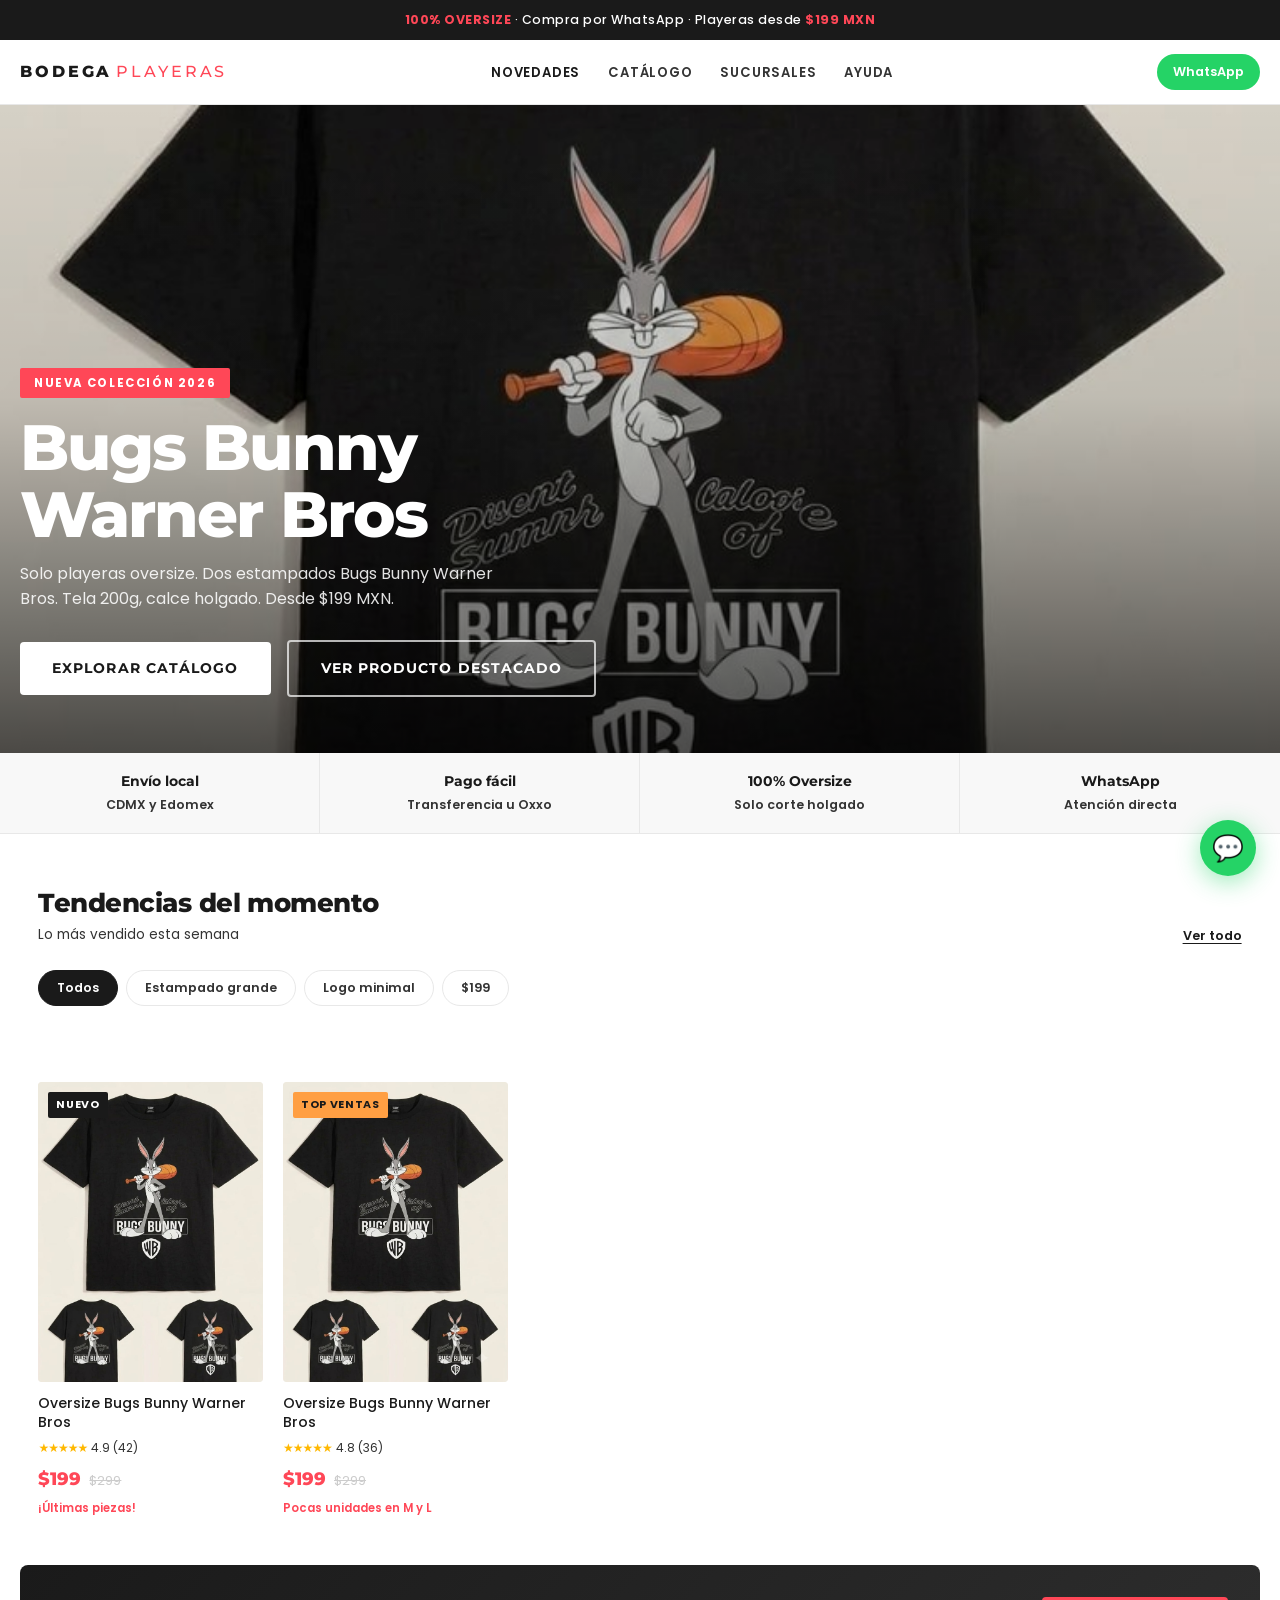
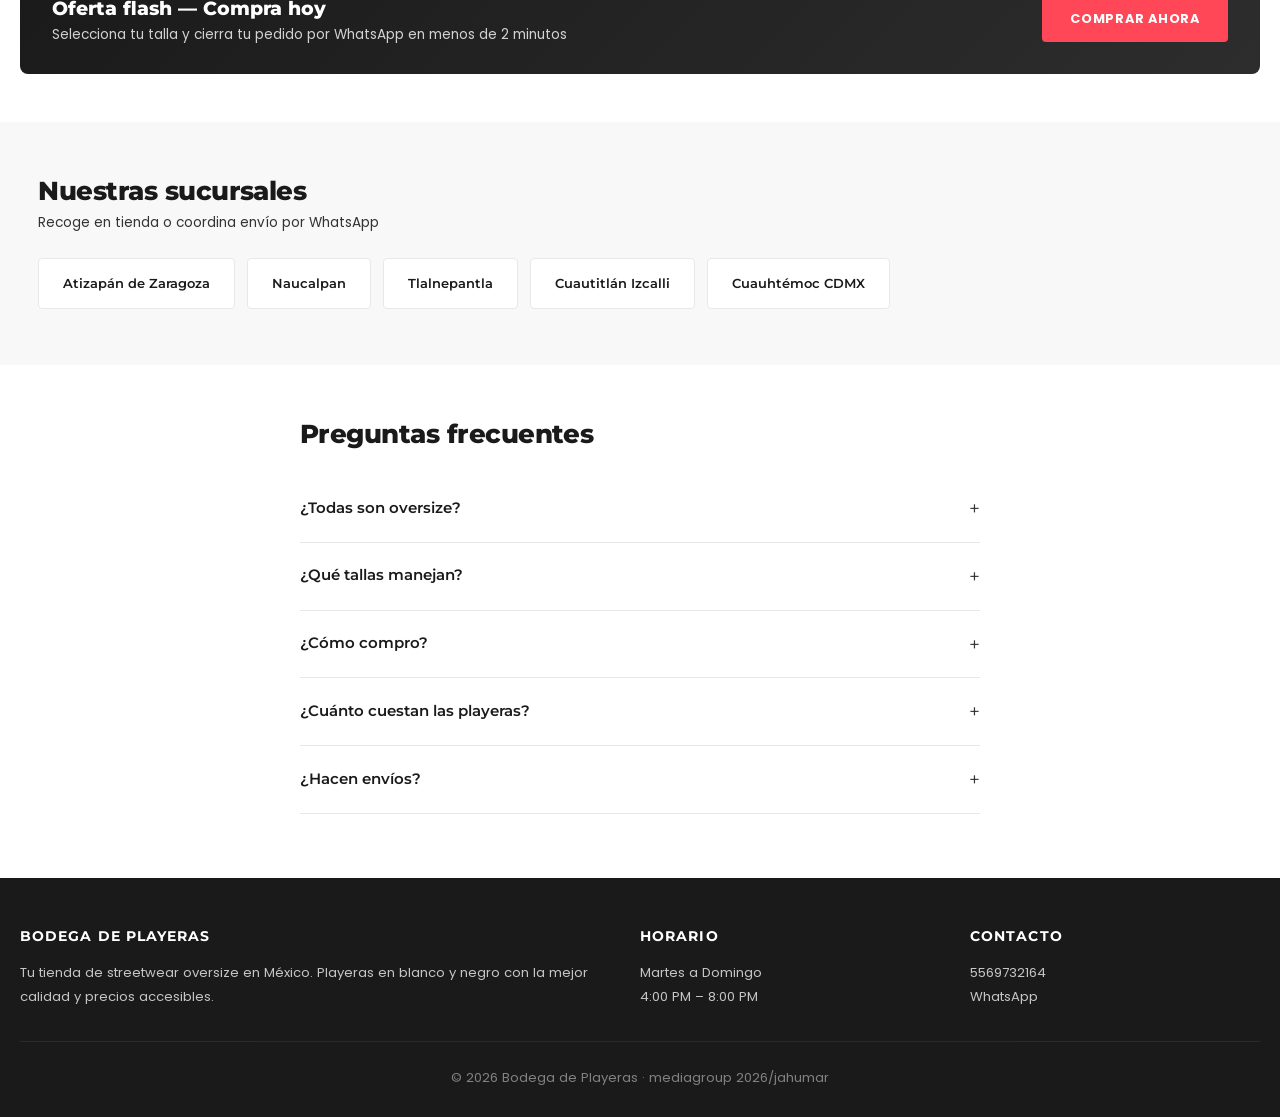
==== index.html @ 6061776b "Integrar foto de producto Bugs Bunny oversize en todo el sitio Co-authored-by: Cursor <cursoragent@c" ====
<!DOCTYPE html>
<html lang="es-MX">
<head>
    <meta charset="UTF-8">
    <meta name="viewport" content="width=device-width, initial-scale=1.0">
    <meta name="google-site-verification" content="XdOp3pEtUwwZTBhezQK1dflrmtGBMwA7yBj2yys1PDE">

    <title>Bodega de Playeras | Streetwear Oversize — Desde $199</title>
    <meta name="description" content="Tienda de playeras oversize en blanco y negro. Estilo urbano, tallas XS-XXL. Compra directa por WhatsApp. Envío CDMX y Edomex. 5569732164">
    <link rel="canonical" href="https://bodegadeplayeras.netlify.app/">

    <link rel="preconnect" href="https://fonts.googleapis.com">
    <link rel="preconnect" href="https://fonts.gstatic.com" crossorigin>
    <link href="https://fonts.googleapis.com/css2?family=Montserrat:wght@400;500;600;700;800&family=Poppins:wght@400;500;600;700&display=swap" rel="stylesheet">
    <link rel="stylesheet" href="styles.css">
</head>
<body>

    <div class="promo-bar">
        <strong>100% OVERSIZE</strong> · Compra por WhatsApp · Playeras desde <strong>$199 MXN</strong>
    </div>

    <header class="site-header">
        <div class="site-header__inner">
            <a href="index.html" class="site-header__logo">BODEGA<span>PLAYERAS</span></a>
            <ul class="site-header__nav" id="mainNav">
                <li><a href="#novedades" class="is-active">Novedades</a></li>
                <li><a href="#catalogo">Catálogo</a></li>
                <li><a href="#sucursales">Sucursales</a></li>
                <li><a href="#faq">Ayuda</a></li>
            </ul>
            <div class="site-header__actions">
                <a href="https://wa.me/525569732164" class="site-header__wa" target="_blank" rel="noopener">WhatsApp</a>
                <button class="site-header__menu-btn" id="menuBtn" aria-label="Menú">
                    <span></span><span></span><span></span>
                </button>
            </div>
        </div>
    </header>

    <!-- Hero: reemplaza src con tu foto principal de campaña -->
    <section class="hero-shop">
        <img class="hero-shop__bg hero-shop__bg--product" src="playera-producto.png" alt="Playera Oversize Bugs Bunny Warner Bros">
        <div class="hero-shop__overlay"></div>
        <div class="hero-shop__content">
            <span class="hero-shop__badge">Nueva colección 2026</span>
            <h1 class="hero-shop__title">Bugs Bunny<br>Warner Bros</h1>
            <p class="hero-shop__sub">Solo playeras oversize. Dos estampados Bugs Bunny Warner Bros. Tela 200g, calce holgado. Desde $199 MXN.</p>
            <a href="#catalogo" class="hero-shop__cta">Explorar catálogo</a>
            <a href="producto.html" class="hero-shop__cta hero-shop__cta--ghost">Ver producto destacado</a>
        </div>
    </section>

    <div class="trust-strip">
        <div class="trust-strip__item"><strong>Envío local</strong>CDMX y Edomex</div>
        <div class="trust-strip__item"><strong>Pago fácil</strong>Transferencia u Oxxo</div>
        <div class="trust-strip__item"><strong>100% Oversize</strong>Solo corte holgado</div>
        <div class="trust-strip__item"><strong>WhatsApp</strong>Atención directa</div>
    </div>

    <section class="shop-section" id="novedades">
        <div class="container">
            <div class="section-head">
                <div>
                    <h2>Tendencias del momento</h2>
                    <p>Lo más vendido esta semana</p>
                </div>
                <a href="#catalogo" class="section-head__link">Ver todo</a>
            </div>

            <div class="filter-chips" id="filterChips">
                <button class="chip is-active" data-filter="all">Todos</button>
                <button class="chip" data-filter="grande">Estampado grande</button>
                <button class="chip" data-filter="minimal">Logo minimal</button>
                <button class="chip" data-filter="199">$199</button>
            </div>
        </div>
    </section>

    <!-- Catálogo: reemplaza imágenes src con tus fotos reales -->
    <section class="shop-section" id="catalogo" style="padding-top:0">
        <div class="container">
            <div class="shop-grid" id="shopGrid">

                <a href="producto.html" class="shop-card" data-variant="grande" data-price="199">
                    <div class="shop-card__media shop-card__media--product">
                        <span class="shop-card__badge shop-card__badge--new">Nuevo</span>
                        <img src="playera-producto.png" alt="Oversize Bugs Bunny Warner Bros" loading="lazy">
                    </div>
                    <h3 class="shop-card__title">Oversize Bugs Bunny Warner Bros</h3>
                    <div class="shop-card__rating">
                        <span class="shop-card__stars">★★★★★</span>
                        <span class="shop-card__reviews">4.9 (42)</span>
                    </div>
                    <div class="shop-card__price">
                        <span class="shop-card__price-now">$199</span>
                        <span class="shop-card__price-old">$299</span>
                    </div>
                    <p class="shop-card__urgency">¡Últimas piezas!</p>
                </a>

                <a href="producto.html" class="shop-card" data-variant="minimal" data-price="199">
                    <div class="shop-card__media shop-card__media--product shop-card__media--card">
                        <span class="shop-card__badge shop-card__badge--hot">Top ventas</span>
                        <img src="playera-producto.png" alt="Oversize Bugs Bunny Warner Bros" loading="lazy">
                    </div>
                    <h3 class="shop-card__title">Oversize Bugs Bunny Warner Bros</h3>
                    <div class="shop-card__rating">
                        <span class="shop-card__stars">★★★★★</span>
                        <span class="shop-card__reviews">4.8 (36)</span>
                    </div>
                    <div class="shop-card__price">
                        <span class="shop-card__price-now">$199</span>
                        <span class="shop-card__price-old">$299</span>
                    </div>
                    <p class="shop-card__urgency">Pocas unidades en M y L</p>
                </a>

            </div>
        </div>
    </section>

    <div class="flash-banner">
        <div>
            <h3>Oferta flash — Compra hoy</h3>
            <p>Selecciona tu talla y cierra tu pedido por WhatsApp en menos de 2 minutos</p>
        </div>
        <a href="producto.html" class="flash-banner__btn">Comprar ahora</a>
    </div>

    <section class="zones-section" id="sucursales">
        <div class="container">
            <div class="section-head">
                <div>
                    <h2>Nuestras sucursales</h2>
                    <p>Recoge en tienda o coordina envío por WhatsApp</p>
                </div>
            </div>
            <div class="zones-scroll">
                <a href="atizapan.html" class="zone-pill">Atizapán de Zaragoza</a>
                <a href="naucalpan.html" class="zone-pill">Naucalpan</a>
                <a href="tlalnepantla.html" class="zone-pill">Tlalnepantla</a>
                <a href="izcalli.html" class="zone-pill">Cuautitlán Izcalli</a>
                <a href="cuhutemoc.html" class="zone-pill">Cuauhtémoc CDMX</a>
            </div>
        </div>
    </section>

    <section class="faq-section" id="faq">
        <div class="section-head" style="margin-bottom:20px">
            <h2>Preguntas frecuentes</h2>
        </div>
        <div class="faq-list">
            <details>
                <summary>¿Todas son oversize?</summary>
                <p>Sí. Todas nuestras playeras son 100% oversize: corte holgado, mangas amplias y caída streetwear. Solo cambia el diseño del estampado (grande o logo pequeño).</p>
            </details>
            <details>
                <summary>¿Qué tallas manejan?</summary>
                <p>Contamos con tallas XS, S, M, L, XL y XXL. Al comprar, selecciona tu talla en la página del producto y te confirmamos disponibilidad por WhatsApp.</p>
            </details>
            <details>
                <summary>¿Cómo compro?</summary>
                <p>Elige tu playera, selecciona talla y pulsa "Comprar por WhatsApp". Te enviamos un mensaje prellenado para coordinar pago (transferencia u Oxxo) y entrega.</p>
            </details>
            <details>
                <summary>¿Cuánto cuestan las playeras?</summary>
                <p>Los precios van de $199 a $299 MXN según el modelo. Los precios están visibles en cada producto del catálogo.</p>
            </details>
            <details>
                <summary>¿Hacen envíos?</summary>
                <p>Sí, envío express en zona metropolitana (CDMX y Estado de México). También puedes recoger en nuestras sucursales de martes a domingo de 4 a 8 PM.</p>
            </details>
        </div>
    </section>

    <footer class="site-footer" id="contacto">
        <div class="site-footer__grid">
            <div>
                <h4>Bodega de Playeras</h4>
                <p>Tu tienda de streetwear oversize en México. Playeras en blanco y negro con la mejor calidad y precios accesibles.</p>
            </div>
            <div>
                <h4>Horario</h4>
                <ul>
                    <li>Martes a Domingo</li>
                    <li>4:00 PM – 8:00 PM</li>
                </ul>
            </div>
            <div>
                <h4>Contacto</h4>
                <ul>
                    <li><a href="tel:+525569732164">5569732164</a></li>
                    <li><a href="https://wa.me/525569732164" target="_blank" rel="noopener">WhatsApp</a></li>
                </ul>
            </div>
        </div>
        <p class="site-footer__bottom">&copy; 2026 Bodega de Playeras · mediagroup 2026/jahumar</p>
    </footer>

    <a href="https://wa.me/525569732164" class="wa-float" target="_blank" rel="noopener" aria-label="WhatsApp">💬</a>

    <script src="home.js"></script>
    <script type="application/ld+json">
    {
      "@context": "https://schema.org",
      "@type": "ClothingStore",
      "name": "Bodega de Playeras",
      "url": "https://bodegadeplayeras.netlify.app",
      "telephone": "+525569732164",
      "address": { "@type": "PostalAddress", "addressRegion": "Estado de México", "addressCountry": "MX" }
    }
    </script>
</body>
</html>
---- styles.css ----
/**
 * Bodega de Playeras — Sistema visual OVRSZ
 * Inspiración: moda rápida global (limpio, fotos grandes, urgencia)
 * Identidad propia: tipografía bold, coral + negro, sin copiar marcas
 */

:root {
    --ink: #1a1a1a;
    --ink-soft: #333333;
    --white: #ffffff;
    --bg: #ffffff;
    --bg-soft: #f8f8f8;
    --bg-muted: #f2f2f2;
    --line: #e8e8e8;
    --line-dark: #cccccc;
    --coral: #ff4757;
    --coral-soft: rgba(255, 71, 87, 0.1);
    --amber: #ff9f43;
    --green: #2ed573;
    --star: #ffb800;
    --wa: #25d366;
    --font-body: 'Poppins', system-ui, sans-serif;
    --font-display: 'Montserrat', system-ui, sans-serif;
    --ease: cubic-bezier(0.4, 0, 0.2, 1);
    --shadow-sm: 0 2px 16px rgba(0, 0, 0, 0.06);
    --shadow-md: 0 8px 32px rgba(0, 0, 0, 0.1);
    --radius: 4px;
    --radius-lg: 8px;
    --container: min(1280px, 94vw);
}

*, *::before, *::after { margin: 0; padding: 0; box-sizing: border-box; }

html { scroll-behavior: smooth; }

body {
    font-family: var(--font-body);
    background: var(--bg);
    color: var(--ink);
    line-height: 1.6;
    -webkit-font-smoothing: antialiased;
}

img { display: block; max-width: 100%; }

a { color: inherit; text-decoration: none; transition: all 0.3s ease; }

button { font-family: inherit; cursor: pointer; border: none; background: none; }

.container { width: var(--container); margin-inline: auto; }

/* ═══ PROMO BAR ═══ */
.promo-bar {
    background: var(--ink);
    color: var(--white);
    text-align: center;
    font-size: 0.78rem;
    font-weight: 500;
    letter-spacing: 0.04em;
    padding: 10px 16px;
}

.promo-bar strong { color: var(--coral); font-weight: 700; }

/* ═══ HEADER ═══ */
.site-header {
    position: sticky;
    top: 0;
    z-index: 200;
    background: rgba(255, 255, 255, 0.97);
    backdrop-filter: blur(16px);
    border-bottom: 1px solid var(--line);
}

.site-header__inner {
    max-width: 1280px;
    margin: 0 auto;
    padding: 14px 20px;
    display: flex;
    align-items: center;
    justify-content: space-between;
    gap: 16px;
}

.site-header__logo {
    font-family: var(--font-display);
    font-weight: 800;
    font-size: 1rem;
    letter-spacing: 0.18em;
    color: var(--ink);
    flex-shrink: 0;
}

.site-header__logo span {
    font-weight: 500;
    color: var(--coral);
    margin-left: 4px;
}

.site-header__nav {
    display: flex;
    gap: 28px;
    list-style: none;
}

.site-header__nav a {
    font-size: 0.82rem;
    font-weight: 600;
    text-transform: uppercase;
    letter-spacing: 0.06em;
    color: var(--ink-soft);
}

.site-header__nav a:hover,
.site-header__nav a.is-active { color: var(--ink); }

.site-header__actions {
    display: flex;
    align-items: center;
    gap: 14px;
}

.site-header__wa {
    font-size: 0.8rem;
    font-weight: 600;
    padding: 8px 16px;
    background: var(--wa);
    color: var(--white);
    border-radius: 20px;
    transition: all 0.3s ease;
}

.site-header__wa:hover {
    transform: translateY(-1px);
    box-shadow: 0 4px 16px rgba(37, 211, 102, 0.35);
}

.site-header__menu-btn {
    display: none;
    width: 36px;
    height: 36px;
    flex-direction: column;
    justify-content: center;
    gap: 5px;
    padding: 6px;
}

.site-header__menu-btn span {
    display: block;
    height: 2px;
    background: var(--ink);
    border-radius: 2px;
    transition: all 0.3s ease;
}

.sucursal-tag {
    font-size: 0.65rem;
    font-weight: 700;
    letter-spacing: 0.1em;
    color: var(--coral);
    background: var(--coral-soft);
    padding: 3px 8px;
    border-radius: 3px;
    margin-left: 8px;
    vertical-align: middle;
}

/* ═══ HERO ═══ */
.hero-shop {
    position: relative;
    min-height: 72vh;
    display: flex;
    align-items: flex-end;
    overflow: hidden;
    background: var(--bg-muted);
}

.hero-shop__bg {
    position: absolute;
    inset: 0;
    width: 100%;
    height: 100%;
    object-fit: cover;
    object-position: center top;
}

.hero-shop__overlay {
    position: absolute;
    inset: 0;
    background: linear-gradient(to top, rgba(0,0,0,0.65) 0%, rgba(0,0,0,0.1) 55%, transparent 100%);
}

.hero-shop__content {
    position: relative;
    z-index: 2;
    padding: 48px 20px 56px;
    max-width: 1280px;
    margin: 0 auto;
    width: 100%;
}

.hero-shop__badge {
    display: inline-block;
    font-size: 0.72rem;
    font-weight: 700;
    letter-spacing: 0.14em;
    text-transform: uppercase;
    background: var(--coral);
    color: var(--white);
    padding: 6px 14px;
    border-radius: 2px;
    margin-bottom: 16px;
}

.hero-shop__title {
    font-family: var(--font-display);
    font-size: clamp(2.2rem, 6vw, 4rem);
    font-weight: 800;
    color: var(--white);
    line-height: 1.05;
    letter-spacing: -0.03em;
    margin-bottom: 12px;
}

.hero-shop__sub {
    font-size: 1rem;
    color: rgba(255,255,255,0.88);
    max-width: 480px;
    margin-bottom: 28px;
}

.hero-shop__cta {
    display: inline-flex;
    align-items: center;
    gap: 8px;
    padding: 16px 32px;
    background: var(--white);
    color: var(--ink);
    font-family: var(--font-display);
    font-weight: 700;
    font-size: 0.85rem;
    letter-spacing: 0.08em;
    text-transform: uppercase;
    border-radius: var(--radius);
    transition: all 0.3s ease;
}

.hero-shop__cta:hover {
    background: var(--ink);
    color: var(--white);
    transform: translateY(-2px);
}

.hero-shop__cta--ghost {
    background: transparent;
    color: var(--white);
    border: 2px solid rgba(255,255,255,0.7);
    margin-left: 12px;
}

.hero-shop__cta--ghost:hover {
    background: var(--white);
    color: var(--ink);
    border-color: var(--white);
}

/* Hero local (sucursales) */
.hero-local {
    background: var(--bg-muted);
    padding: 48px 20px;
    text-align: center;
    border-bottom: 1px solid var(--line);
}

.hero-local h1 {
    font-family: var(--font-display);
    font-size: clamp(1.5rem, 4vw, 2.2rem);
    font-weight: 800;
    letter-spacing: -0.02em;
    margin-bottom: 10px;
}

.hero-local p {
    color: var(--ink-soft);
    font-size: 0.95rem;
    max-width: 560px;
    margin: 0 auto;
}

/* ═══ TRUST STRIP ═══ */
.trust-strip {
    display: grid;
    grid-template-columns: repeat(4, 1fr);
    border-bottom: 1px solid var(--line);
    background: var(--bg-soft);
}

.trust-strip__item {
    padding: 18px 16px;
    text-align: center;
    font-size: 0.78rem;
    font-weight: 600;
    color: var(--ink-soft);
    border-right: 1px solid var(--line);
}

.trust-strip__item:last-child { border-right: none; }

.trust-strip__item strong {
    display: block;
    font-family: var(--font-display);
    font-size: 0.85rem;
    color: var(--ink);
    margin-bottom: 2px;
}

/* ═══ SECTION HEADERS ═══ */
.section-head {
    display: flex;
    justify-content: space-between;
    align-items: flex-end;
    flex-wrap: wrap;
    gap: 12px;
    margin-bottom: 24px;
}

.section-head h2 {
    font-family: var(--font-display);
    font-size: clamp(1.25rem, 3vw, 1.65rem);
    font-weight: 800;
    letter-spacing: -0.02em;
}

.section-head p {
    font-size: 0.85rem;
    color: var(--ink-soft);
}

.section-head__link {
    font-size: 0.8rem;
    font-weight: 600;
    text-decoration: underline;
    text-underline-offset: 3px;
}

/* ═══ FILTER CHIPS ═══ */
.filter-chips {
    display: flex;
    gap: 8px;
    flex-wrap: wrap;
    margin-bottom: 28px;
}

.chip {
    padding: 8px 18px;
    font-size: 0.78rem;
    font-weight: 600;
    border: 1.5px solid var(--line);
    border-radius: 20px;
    background: var(--white);
    color: var(--ink-soft);
    transition: all 0.3s ease;
}

.chip:hover,
.chip.is-active {
    border-color: var(--ink);
    background: var(--ink);
    color: var(--white);
}

/* ═══ PRODUCT GRID (homepage) ═══ */
.shop-section {
    padding: 48px 20px;
}

.shop-grid {
    display: grid;
    grid-template-columns: repeat(auto-fill, minmax(220px, 1fr));
    gap: 20px;
}

.shop-card {
    position: relative;
    transition: transform 0.3s ease;
}

.shop-card:hover { transform: translateY(-4px); }

.shop-card__media {
    position: relative;
    aspect-ratio: 3 / 4;
    overflow: hidden;
    background: var(--bg-muted);
    border-radius: var(--radius);
    margin-bottom: 12px;
}

.shop-card__media img {
    width: 100%;
    height: 100%;
    object-fit: cover;
    transition: transform 0.5s ease;
}

.shop-card:hover .shop-card__media img { transform: scale(1.06); }

.shop-card__badge {
    position: absolute;
    top: 10px;
    left: 10px;
    font-size: 0.68rem;
    font-weight: 700;
    letter-spacing: 0.06em;
    text-transform: uppercase;
    padding: 4px 8px;
    border-radius: 2px;
    z-index: 2;
}

.shop-card__badge--new { background: var(--ink); color: var(--white); }
.shop-card__badge--sale { background: var(--coral); color: var(--white); }
.shop-card__badge--hot { background: var(--amber); color: var(--ink); }

.shop-card__wish {
    position: absolute;
    top: 10px;
    right: 10px;
    width: 32px;
    height: 32px;
    background: rgba(255,255,255,0.92);
    border-radius: 50%;
    display: flex;
    align-items: center;
    justify-content: center;
    font-size: 0.9rem;
    opacity: 0;
    transition: all 0.3s ease;
}

.shop-card:hover .shop-card__wish { opacity: 1; }

.shop-card__title {
    font-size: 0.88rem;
    font-weight: 500;
    color: var(--ink);
    margin-bottom: 6px;
    line-height: 1.35;
    display: -webkit-box;
    -webkit-line-clamp: 2;
    -webkit-box-orient: vertical;
    overflow: hidden;
}

.shop-card__rating {
    display: flex;
    align-items: center;
    gap: 4px;
    margin-bottom: 8px;
    font-size: 0.75rem;
}

.shop-card__stars { color: var(--star); letter-spacing: -1px; }

.shop-card__reviews { color: var(--ink-soft); }

.shop-card__price {
    display: flex;
    align-items: baseline;
    gap: 8px;
}

.shop-card__price-now {
    font-family: var(--font-display);
    font-size: 1.1rem;
    font-weight: 800;
    color: var(--coral);
}

.shop-card__price-old {
    font-size: 0.82rem;
    color: var(--line-dark);
    text-decoration: line-through;
}

.shop-card__urgency {
    font-size: 0.72rem;
    font-weight: 600;
    color: var(--coral);
    margin-top: 6px;
}

/* ═══ FLASH BANNER ═══ */
.flash-banner {
    margin: 0 20px 48px;
    max-width: calc(1280px - 40px);
    margin-inline: auto;
    background: linear-gradient(135deg, var(--ink) 0%, #2d2d2d 100%);
    border-radius: var(--radius-lg);
    padding: 28px 32px;
    display: flex;
    align-items: center;
    justify-content: space-between;
    flex-wrap: wrap;
    gap: 20px;
    color: var(--white);
}

.flash-banner h3 {
    font-family: var(--font-display);
    font-size: 1.2rem;
    font-weight: 800;
}

.flash-banner p { font-size: 0.85rem; opacity: 0.8; }

.flash-banner__btn {
    padding: 12px 28px;
    background: var(--coral);
    color: var(--white);
    font-weight: 700;
    font-size: 0.8rem;
    letter-spacing: 0.06em;
    text-transform: uppercase;
    border-radius: var(--radius);
    transition: all 0.3s ease;
}

.flash-banner__btn:hover {
    background: #ff6b7a;
    transform: scale(1.03);
}

/* ═══ SUCURSALES ═══ */
.zones-section {
    padding: 48px 20px;
    background: var(--bg-soft);
}

.zones-scroll {
    display: flex;
    gap: 12px;
    overflow-x: auto;
    padding-bottom: 8px;
    scrollbar-width: thin;
}

.zone-pill {
    flex-shrink: 0;
    padding: 14px 24px;
    background: var(--white);
    border: 1.5px solid var(--line);
    border-radius: var(--radius);
    font-family: var(--font-display);
    font-size: 0.82rem;
    font-weight: 600;
    transition: all 0.3s ease;
    white-space: nowrap;
}

.zone-pill:hover {
    border-color: var(--ink);
    background: var(--ink);
    color: var(--white);
}

/* ═══ LOOKBOOK ═══ */
.lookbook-section { padding: 48px 20px; }

.lookbook-masonry {
    display: grid;
    grid-template-columns: repeat(3, 1fr);
    gap: 12px;
}

.lookbook-masonry figure {
    position: relative;
    overflow: hidden;
    border-radius: var(--radius);
    aspect-ratio: 3/4;
}

.lookbook-masonry figure:first-child { grid-row: span 1; }

.lookbook-masonry img {
    width: 100%;
    height: 100%;
    object-fit: cover;
    transition: transform 0.5s ease;
}

.lookbook-masonry figure:hover img { transform: scale(1.05); }

.lookbook-masonry figcaption {
    position: absolute;
    bottom: 0;
    left: 0;
    right: 0;
    padding: 16px;
    background: linear-gradient(transparent, rgba(0,0,0,0.6));
    color: var(--white);
    font-size: 0.8rem;
    font-weight: 600;
    letter-spacing: 0.08em;
    text-transform: uppercase;
}

/* ═══ FAQ ═══ */
.faq-section {
    padding: 48px 20px 64px;
    max-width: 720px;
    margin: 0 auto;
}

.faq-list details {
    border-bottom: 1px solid var(--line);
    padding: 18px 0;
}

.faq-list summary {
    font-family: var(--font-display);
    font-weight: 600;
    font-size: 0.92rem;
    cursor: pointer;
    list-style: none;
    display: flex;
    justify-content: space-between;
    align-items: center;
}

.faq-list summary::after {
    content: '+';
    font-size: 1.2rem;
    font-weight: 400;
    color: var(--ink-soft);
    transition: transform 0.3s ease;
}

.faq-list details[open] summary::after { transform: rotate(45deg); }

.faq-list p {
    margin-top: 12px;
    font-size: 0.88rem;
    color: var(--ink-soft);
    line-height: 1.7;
}

/* ═══ FOOTER ═══ */
.site-footer {
    background: var(--ink);
    color: rgba(255,255,255,0.75);
    padding: 48px 20px 28px;
}

.site-footer__grid {
    max-width: 1280px;
    margin: 0 auto 32px;
    display: grid;
    grid-template-columns: 2fr 1fr 1fr;
    gap: 40px;
}

.site-footer h4 {
    font-family: var(--font-display);
    color: var(--white);
    font-size: 0.85rem;
    font-weight: 700;
    letter-spacing: 0.08em;
    text-transform: uppercase;
    margin-bottom: 14px;
}

.site-footer p,
.site-footer li {
    font-size: 0.82rem;
    line-height: 1.8;
    list-style: none;
}

.site-footer a:hover { color: var(--white); }

.site-footer__bottom {
    max-width: 1280px;
    margin: 0 auto;
    padding-top: 24px;
    border-top: 1px solid rgba(255,255,255,0.12);
    font-size: 0.75rem;
    text-align: center;
    opacity: 0.6;
}

/* ═══ WHATSAPP FLOAT ═══ */
.wa-float {
    position: fixed;
    bottom: 24px;
    right: 24px;
    z-index: 300;
    width: 56px;
    height: 56px;
    background: var(--wa);
    color: var(--white);
    border-radius: 50%;
    display: flex;
    align-items: center;
    justify-content: center;
    font-size: 1.6rem;
    box-shadow: 0 6px 24px rgba(37, 211, 102, 0.45);
    transition: all 0.3s ease;
}

.wa-float:hover {
    transform: scale(1.08);
    box-shadow: 0 8px 32px rgba(37, 211, 102, 0.55);
}

/* ═══ PRODUCT PAGE (detalle) ═══ */
.product-page { padding: 24px 20px 60px; }

.product-page__inner {
    max-width: 1200px;
    margin: 0 auto;
    display: grid;
    grid-template-columns: 1fr 1fr;
    gap: 48px;
    align-items: start;
}

/* ═══ PRODUCT GALLERY (detalle) ═══ */
.gallery {
    position: sticky;
    top: 80px;
}

.gallery__main {
    position: relative;
    overflow: hidden;
    background: linear-gradient(165deg, #fafafa 0%, #f2f2f4 50%, #ebebed 100%);
    border-radius: var(--radius-lg);
    aspect-ratio: 3 / 4;
    cursor: crosshair;
    box-shadow: 0 4px 24px rgba(0, 0, 0, 0.08);
    border: 1px solid var(--line);
}

.gallery__main::before {
    content: '';
    position: absolute;
    inset: 0;
    background: radial-gradient(ellipse at 50% 30%, rgba(255, 255, 255, 0.5), transparent 70%);
    pointer-events: none;
    z-index: 1;
}

.gallery__main-img {
    width: 100%;
    height: 100%;
    object-fit: cover;
    object-position: center 42%;
    padding: 0;
    transform: scale(1.32);
    transform-origin: center center;
    filter: brightness(1.09) contrast(1.06) saturate(1.08);
    transition: opacity 0.35s ease, transform 0.2s ease-out;
    will-change: transform, opacity;
}

/* Recorte optimizado por diseño */
.gallery__main-img.photo--grande {
    object-position: 50% 44%;
    transform: scale(1.38);
}

.gallery__main-img.photo--chica {
    object-position: 50% 36%;
    transform: scale(1.45);
}

.gallery__main-img.is-fading {
    opacity: 0;
}

.gallery__thumbs {
    display: grid;
    grid-template-columns: repeat(2, 1fr);
    gap: 12px;
    margin-top: 14px;
}

.gallery__thumb {
    position: relative;
    aspect-ratio: 1;
    overflow: hidden;
    border: 2.5px solid transparent;
    border-radius: var(--radius-lg);
    padding: 0;
    background: linear-gradient(165deg, #fafafa, #efeff2);
    transition: all 0.3s ease;
    opacity: 0.72;
    box-shadow: var(--shadow-sm);
}

.gallery__thumb img {
    width: 100%;
    height: 100%;
    object-fit: cover;
    object-position: center 42%;
    padding: 0;
    transform: scale(1.35);
    filter: brightness(1.07) contrast(1.05) saturate(1.06);
    pointer-events: none;
    transition: transform 0.3s ease;
}

.gallery__thumb[data-index="1"] img {
    object-position: 50% 36%;
    transform: scale(1.42);
}

.gallery__thumb:hover {
    opacity: 1;
    border-color: var(--line-dark);
    transform: translateY(-2px);
}

.gallery__thumb.is-active {
    opacity: 1;
    border-color: var(--ink);
    box-shadow: 0 0 0 1px var(--ink);
}

.gallery__thumb-label {
    position: absolute;
    bottom: 0;
    left: 0;
    right: 0;
    padding: 8px 6px;
    font-size: 0.68rem;
    font-weight: 600;
    text-align: center;
    color: var(--ink);
    background: linear-gradient(transparent, rgba(255, 255, 255, 0.95));
    letter-spacing: 0.02em;
}

.gallery__counter {
    position: absolute;
    top: 14px;
    right: 14px;
    z-index: 2;
    font-size: 0.72rem;
    font-weight: 600;
    color: var(--ink-soft);
    background: rgba(255, 255, 255, 0.92);
    padding: 5px 10px;
    border-radius: 20px;
    border: 1px solid var(--line);
}

/* Fotos de producto — recorte estudio en catálogo */
.shop-card__media--product {
    background: #f5f0e8;
}

.shop-card__media--product img {
    object-fit: cover;
    object-position: center 42%;
    transform: scale(1.32);
    padding: 0;
    filter: brightness(1.08) contrast(1.05) saturate(1.06);
    transition: transform 0.5s ease, filter 0.3s ease;
}

.shop-card__media--product.shop-card__media--chica img {
    object-position: center 36%;
    transform: scale(1.38);
}

.shop-card:hover .shop-card__media--product img {
    transform: scale(1.38);
}

.shop-card:hover .shop-card__media--product.shop-card__media--chica img {
    transform: scale(1.44);
}

.gallery__composite {
    width: 100%;
    display: block;
    border-radius: var(--radius-lg);
    box-shadow: 0 4px 24px rgba(0, 0, 0, 0.08);
    border: 1px solid var(--line);
    background: #f5f0e8;
}

.hero-shop--gradient {
    background: linear-gradient(135deg, #1a1a1a 0%, #2d2d2d 50%, #1a1a1a 100%);
}

.hero-shop__bg--product {
    object-fit: cover;
    object-position: center 28%;
    filter: brightness(0.88) contrast(1.04);
}

.shop-card__media--product img {
    object-fit: cover;
    object-position: center 22%;
    transform: scale(1.05);
    padding: 0;
    filter: none;
}

.shop-card__media--card img {
    object-position: center 30%;
}

.product-info { padding-top: 8px; }

.product-info__title {
    font-family: var(--font-display);
    font-size: clamp(1.5rem, 3vw, 1.85rem);
    font-weight: 700;
    line-height: 1.25;
    letter-spacing: -0.02em;
    margin-bottom: 16px;
}

.product-info__price-row {
    display: flex;
    align-items: baseline;
    gap: 12px;
    margin-bottom: 14px;
}

.product-info__price {
    font-family: var(--font-display);
    font-size: 2rem;
    font-weight: 800;
    color: var(--coral);
    letter-spacing: -0.03em;
}

.product-info__currency {
    font-size: 1rem;
    font-weight: 600;
    color: var(--ink-soft);
}

.product-info__price-old {
    font-size: 1rem;
    color: var(--line-dark);
    text-decoration: line-through;
}

.product-info__rating {
    display: flex;
    align-items: center;
    gap: 8px;
    margin-bottom: 20px;
}

.stars { display: flex; gap: 2px; }

.stars__icon { color: var(--star); font-size: 1.1rem; line-height: 1; }

.stars__icon--half { position: relative; color: var(--line); }

.stars__icon--half::before {
    content: '★';
    position: absolute;
    left: 0;
    width: 50%;
    overflow: hidden;
    color: var(--star);
}

.product-info__rating-score { font-weight: 700; font-size: 0.95rem; }
.product-info__rating-count { font-size: 0.85rem; color: var(--ink-soft); }

.product-info__desc {
    font-size: 0.92rem;
    color: var(--ink-soft);
    margin-bottom: 28px;
    line-height: 1.75;
}

.size-selector { margin-bottom: 24px; }

.size-selector__header {
    display: flex;
    justify-content: space-between;
    align-items: center;
    flex-wrap: wrap;
    gap: 8px;
    margin-bottom: 14px;
}

.size-selector__label {
    font-family: var(--font-display);
    font-weight: 700;
    font-size: 0.9rem;
    text-transform: uppercase;
    letter-spacing: 0.06em;
}

.size-selector__urgency {
    font-size: 0.75rem;
    font-weight: 600;
    color: var(--amber);
    background: rgba(255, 159, 67, 0.12);
    padding: 4px 10px;
    border-radius: 20px;
    animation: pulse-urgency 2s ease-in-out infinite;
}

@keyframes pulse-urgency {
    0%, 100% { opacity: 1; }
    50% { opacity: 0.75; }
}

.size-selector__grid {
    display: grid;
    grid-template-columns: repeat(6, 1fr);
    gap: 8px;
}

.size-btn {
    aspect-ratio: 1;
    min-height: 48px;
    display: flex;
    align-items: center;
    justify-content: center;
    font-family: var(--font-display);
    font-size: 0.85rem;
    font-weight: 600;
    border: 1.5px solid var(--line-dark);
    border-radius: var(--radius);
    background: var(--white);
    color: var(--ink);
    transition: all 0.3s ease;
}

.size-btn:hover { border-color: var(--ink); background: var(--bg-soft); }

.size-btn.is-selected {
    background: var(--ink);
    color: var(--white);
    border-color: var(--ink);
    border-width: 2.5px;
    transform: scale(1.04);
    box-shadow: var(--shadow-sm);
}

.size-selector__hint {
    margin-top: 10px;
    font-size: 0.78rem;
    font-weight: 500;
    color: var(--coral);
}

.btn-buy {
    width: 100%;
    padding: 18px 24px;
    background: var(--ink);
    color: var(--white);
    font-family: var(--font-display);
    font-size: 0.95rem;
    font-weight: 700;
    letter-spacing: 0.04em;
    text-transform: uppercase;
    border-radius: var(--radius);
    transition: all 0.3s ease;
    box-shadow: var(--shadow-md);
}

.btn-buy:hover {
    background: #333;
    transform: translateY(-2px);
    box-shadow: 0 12px 36px rgba(0, 0, 0, 0.18);
}

.product-info__trust {
    list-style: none;
    margin-top: 24px;
    padding-top: 24px;
    border-top: 1px solid var(--line);
}

.product-info__trust li {
    font-size: 0.82rem;
    color: var(--ink-soft);
    padding: 6px 0;
}

/* Modal */
.alert-modal {
    position: fixed;
    inset: 0;
    z-index: 1000;
    display: flex;
    align-items: center;
    justify-content: center;
    padding: 20px;
}

.alert-modal[hidden] { display: none; }

.alert-modal__backdrop {
    position: absolute;
    inset: 0;
    background: rgba(0, 0, 0, 0.45);
    backdrop-filter: blur(4px);
}

.alert-modal__box {
    position: relative;
    background: var(--white);
    border-radius: 12px;
    padding: 32px 28px;
    max-width: 380px;
    width: 100%;
    text-align: center;
    box-shadow: 0 20px 60px rgba(0, 0, 0, 0.2);
}

.alert-modal__icon {
    width: 52px;
    height: 52px;
    margin: 0 auto 16px;
    border-radius: 50%;
    background: var(--coral-soft);
    color: var(--coral);
    font-size: 1.5rem;
    font-weight: 800;
    display: flex;
    align-items: center;
    justify-content: center;
}

.alert-modal__title {
    font-family: var(--font-display);
    font-size: 1.15rem;
    font-weight: 700;
    margin-bottom: 8px;
}

.alert-modal__text {
    font-size: 0.9rem;
    color: var(--ink-soft);
    margin-bottom: 22px;
    line-height: 1.6;
}

.alert-modal__btn {
    width: 100%;
    padding: 14px;
    background: var(--ink);
    color: var(--white);
    font-weight: 600;
    font-size: 0.9rem;
    border-radius: var(--radius);
    transition: all 0.3s ease;
}

.alert-modal__btn:hover { background: #333; }

/* Local page SEO text */
.seo-block {
    max-width: 720px;
    margin: 0 auto;
    padding: 32px 20px;
    text-align: center;
}

.seo-block h2 {
    font-family: var(--font-display);
    font-size: 1.3rem;
    font-weight: 800;
    margin-bottom: 10px;
}

.seo-block h2 span { color: var(--coral); }

.seo-block p { font-size: 0.9rem; color: var(--ink-soft); }

/* ═══ RESPONSIVE ═══ */
@media (max-width: 900px) {
    .site-header__nav { display: none; }
    .site-header__menu-btn { display: flex; }

    .site-header__nav.is-open {
        display: flex;
        flex-direction: column;
        position: absolute;
        top: 100%;
        left: 0;
        right: 0;
        background: var(--white);
        padding: 20px;
        border-bottom: 1px solid var(--line);
        gap: 16px;
    }

    .trust-strip { grid-template-columns: repeat(2, 1fr); }
    .trust-strip__item:nth-child(2) { border-right: none; }
    .trust-strip__item { border-bottom: 1px solid var(--line); }

    .product-page__inner { grid-template-columns: 1fr; gap: 28px; }
    .gallery { position: static; }
    .size-selector__grid { grid-template-columns: repeat(3, 1fr); }

    .lookbook-masonry { grid-template-columns: 1fr 1fr; }
    .site-footer__grid { grid-template-columns: 1fr; gap: 28px; }

    .hero-shop__cta--ghost { margin-left: 0; margin-top: 10px; }
}

@media (max-width: 600px) {
    .shop-grid { grid-template-columns: repeat(2, 1fr); gap: 12px; }
    .lookbook-masonry { grid-template-columns: 1fr; }
    .flash-banner { margin: 0 14px 36px; padding: 20px; }
    .hero-shop { min-height: 60vh; }
}

@media (max-width: 480px) {
    .product-info__price { font-size: 1.65rem; }
    .btn-buy { font-size: 0.82rem; padding: 16px 18px; }
}

/* Hidden filter */
.shop-card.is-hidden { display: none; }
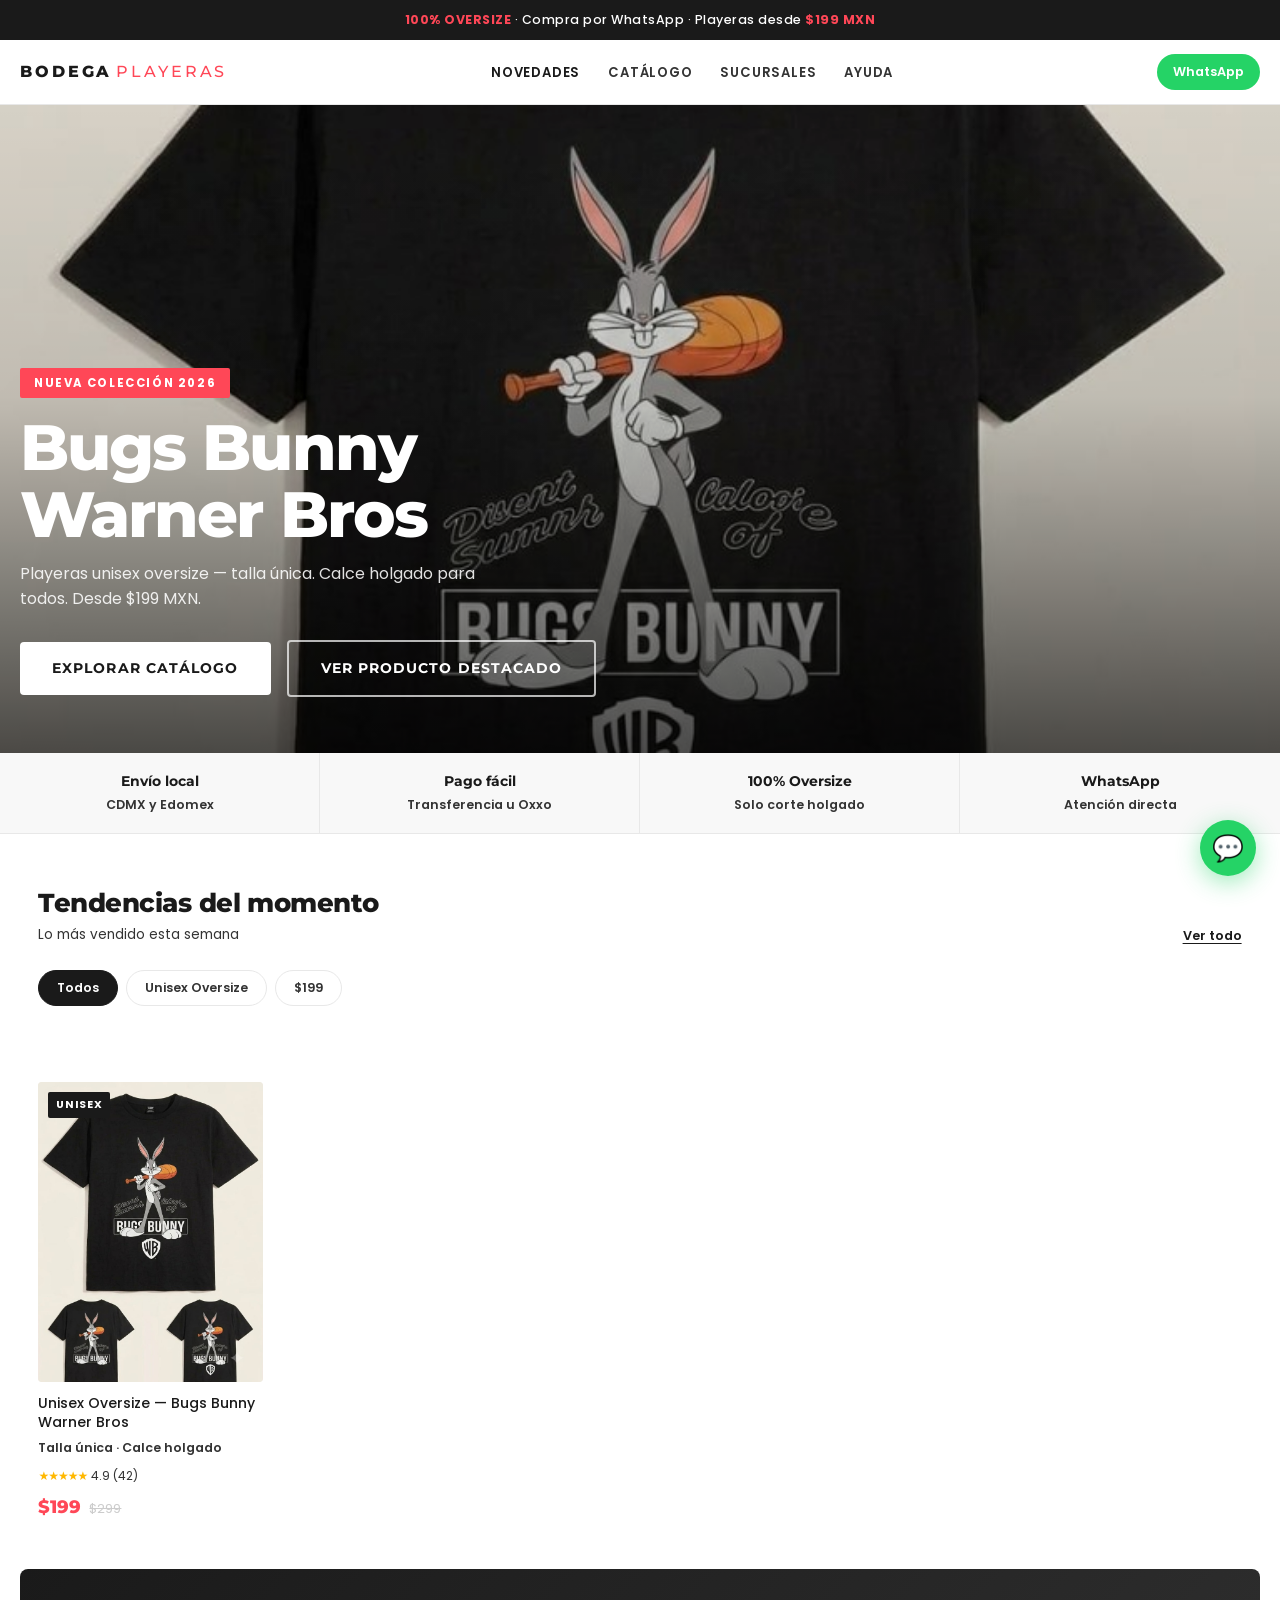
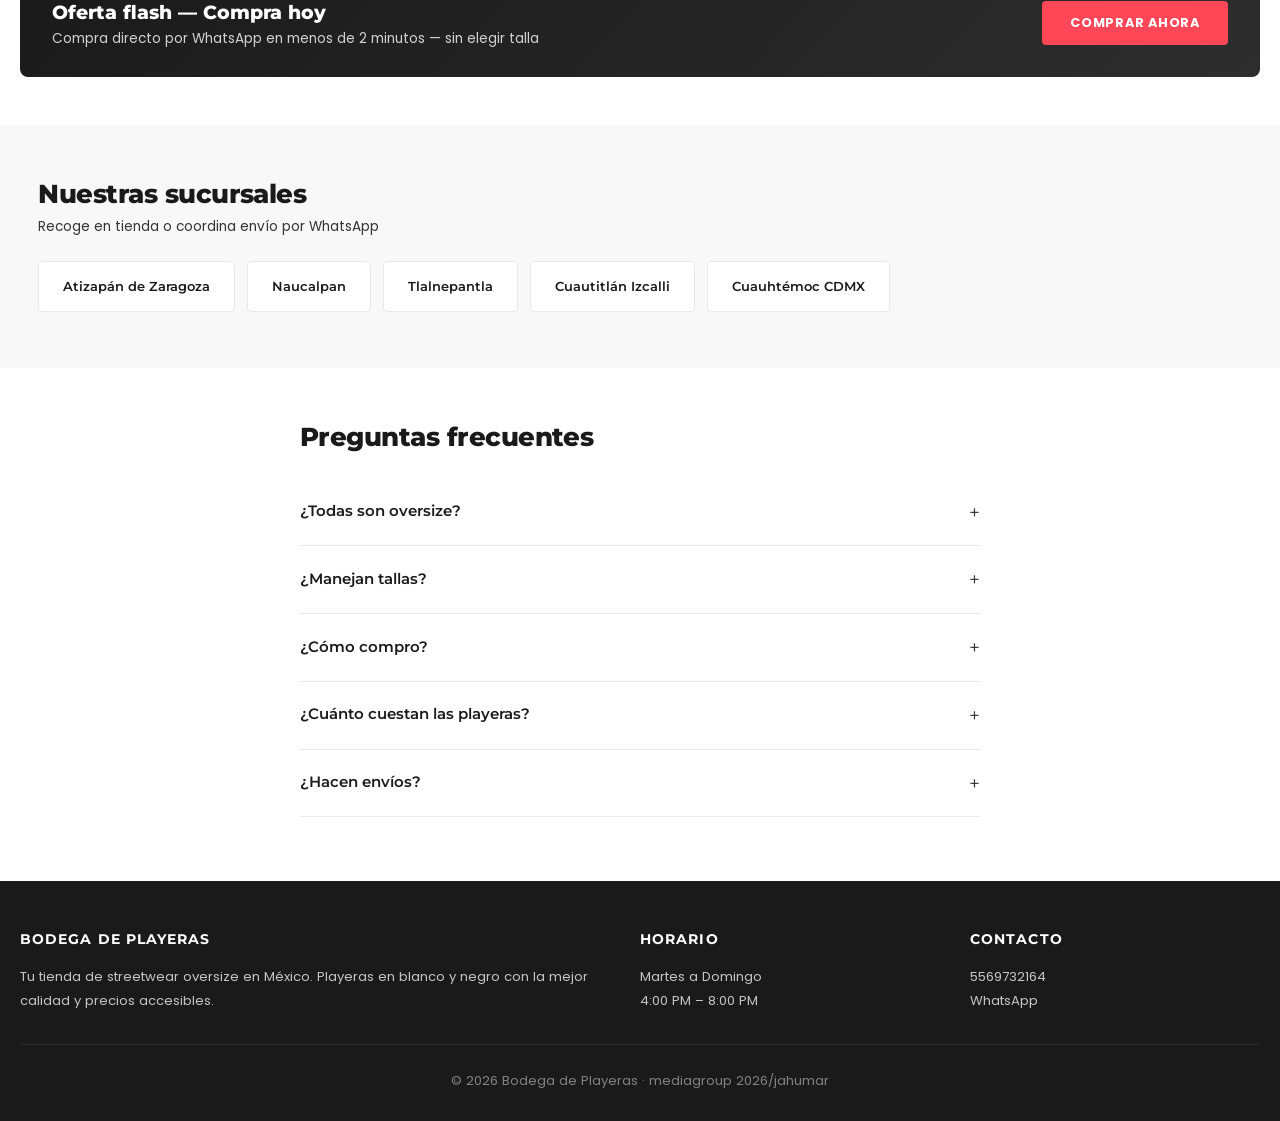
==== commit b8f20b99: "Quitar selector de tallas: solo unisex oversize talla única Elimina XS–XXL y compra directa por What" ====
--- a/index.html
+++ b/index.html
@@ -6,7 +6,7 @@
     <meta name="google-site-verification" content="XdOp3pEtUwwZTBhezQK1dflrmtGBMwA7yBj2yys1PDE">
 
     <title>Bodega de Playeras | Streetwear Oversize — Desde $199</title>
-    <meta name="description" content="Tienda de playeras oversize en blanco y negro. Estilo urbano, tallas XS-XXL. Compra directa por WhatsApp. Envío CDMX y Edomex. 5569732164">
+    <meta name="description" content="Playeras unisex oversize. Talla única holgada. Compra directa por WhatsApp. Envío CDMX y Edomex. 5569732164">
     <link rel="canonical" href="https://bodegadeplayeras.netlify.app/">
 
     <link rel="preconnect" href="https://fonts.googleapis.com">
@@ -45,7 +45,7 @@
         <div class="hero-shop__content">
             <span class="hero-shop__badge">Nueva colección 2026</span>
             <h1 class="hero-shop__title">Bugs Bunny<br>Warner Bros</h1>
-            <p class="hero-shop__sub">Solo playeras oversize. Dos estampados Bugs Bunny Warner Bros. Tela 200g, calce holgado. Desde $199 MXN.</p>
+            <p class="hero-shop__sub">Playeras unisex oversize — talla única. Calce holgado para todos. Desde $199 MXN.</p>
             <a href="#catalogo" class="hero-shop__cta">Explorar catálogo</a>
             <a href="producto.html" class="hero-shop__cta hero-shop__cta--ghost">Ver producto destacado</a>
         </div>
@@ -70,8 +70,7 @@
 
             <div class="filter-chips" id="filterChips">
                 <button class="chip is-active" data-filter="all">Todos</button>
-                <button class="chip" data-filter="grande">Estampado grande</button>
-                <button class="chip" data-filter="minimal">Logo minimal</button>
+                <button class="chip" data-filter="oversize">Unisex Oversize</button>
                 <button class="chip" data-filter="199">$199</button>
             </div>
         </div>
@@ -82,12 +81,13 @@
         <div class="container">
             <div class="shop-grid" id="shopGrid">
 
-                <a href="producto.html" class="shop-card" data-variant="grande" data-price="199">
+                <a href="producto.html" class="shop-card" data-variant="oversize" data-price="199">
                     <div class="shop-card__media shop-card__media--product">
-                        <span class="shop-card__badge shop-card__badge--new">Nuevo</span>
-                        <img src="playera-producto.png" alt="Oversize Bugs Bunny Warner Bros" loading="lazy">
+                        <span class="shop-card__badge shop-card__badge--new">Unisex</span>
+                        <img src="playera-producto.png" alt="Unisex Oversize Bugs Bunny Warner Bros" loading="lazy">
                     </div>
-                    <h3 class="shop-card__title">Oversize Bugs Bunny Warner Bros</h3>
+                    <h3 class="shop-card__title">Unisex Oversize — Bugs Bunny Warner Bros</h3>
+                    <p class="shop-card__fit">Talla única · Calce holgado</p>
                     <div class="shop-card__rating">
                         <span class="shop-card__stars">★★★★★</span>
                         <span class="shop-card__reviews">4.9 (42)</span>
@@ -96,24 +96,6 @@
                         <span class="shop-card__price-now">$199</span>
                         <span class="shop-card__price-old">$299</span>
                     </div>
-                    <p class="shop-card__urgency">¡Últimas piezas!</p>
-                </a>
-
-                <a href="producto.html" class="shop-card" data-variant="minimal" data-price="199">
-                    <div class="shop-card__media shop-card__media--product shop-card__media--card">
-                        <span class="shop-card__badge shop-card__badge--hot">Top ventas</span>
-                        <img src="playera-producto.png" alt="Oversize Bugs Bunny Warner Bros" loading="lazy">
-                    </div>
-                    <h3 class="shop-card__title">Oversize Bugs Bunny Warner Bros</h3>
-                    <div class="shop-card__rating">
-                        <span class="shop-card__stars">★★★★★</span>
-                        <span class="shop-card__reviews">4.8 (36)</span>
-                    </div>
-                    <div class="shop-card__price">
-                        <span class="shop-card__price-now">$199</span>
-                        <span class="shop-card__price-old">$299</span>
-                    </div>
-                    <p class="shop-card__urgency">Pocas unidades en M y L</p>
                 </a>
 
             </div>
@@ -123,7 +105,7 @@
     <div class="flash-banner">
         <div>
             <h3>Oferta flash — Compra hoy</h3>
-            <p>Selecciona tu talla y cierra tu pedido por WhatsApp en menos de 2 minutos</p>
+            <p>Compra directo por WhatsApp en menos de 2 minutos — sin elegir talla</p>
         </div>
         <a href="producto.html" class="flash-banner__btn">Comprar ahora</a>
     </div>
@@ -153,19 +135,19 @@
         <div class="faq-list">
             <details>
                 <summary>¿Todas son oversize?</summary>
-                <p>Sí. Todas nuestras playeras son 100% oversize: corte holgado, mangas amplias y caída streetwear. Solo cambia el diseño del estampado (grande o logo pequeño).</p>
+                <p>Sí. Todas nuestras playeras son <strong>unisex oversize</strong>: corte holgado, mangas amplias y caída streetwear en talla única.</p>
             </details>
             <details>
-                <summary>¿Qué tallas manejan?</summary>
-                <p>Contamos con tallas XS, S, M, L, XL y XXL. Al comprar, selecciona tu talla en la página del producto y te confirmamos disponibilidad por WhatsApp.</p>
+                <summary>¿Manejan tallas?</summary>
+                <p>No. Todas nuestras playeras son <strong>unisex oversize en talla única</strong>. Un solo calce holgado que adapta a la mayoría, sin elegir XS, S, M, L, etc.</p>
             </details>
             <details>
                 <summary>¿Cómo compro?</summary>
-                <p>Elige tu playera, selecciona talla y pulsa "Comprar por WhatsApp". Te enviamos un mensaje prellenado para coordinar pago (transferencia u Oxxo) y entrega.</p>
+                <p>Elige tu playera y pulsa "Comprar por WhatsApp". Te enviamos un mensaje prellenado para coordinar pago (transferencia u Oxxo) y entrega.</p>
             </details>
             <details>
                 <summary>¿Cuánto cuestan las playeras?</summary>
-                <p>Los precios van de $199 a $299 MXN según el modelo. Los precios están visibles en cada producto del catálogo.</p>
+                <p>La playera Bugs Bunny Warner Bros está en <strong>$199 MXN</strong> (antes $299). Precio visible en el catálogo y en la página del producto.</p>
             </details>
             <details>
                 <summary>¿Hacen envíos?</summary>
--- a/styles.css
+++ b/styles.css
@@ -914,6 +914,39 @@
     object-position: center 30%;
 }
 
+.shop-card__fit {
+    font-size: 0.78rem;
+    font-weight: 600;
+    color: var(--ink-soft);
+    margin-bottom: 8px;
+}
+
+.fit-badge {
+    display: flex;
+    flex-wrap: wrap;
+    gap: 8px;
+    margin-bottom: 10px;
+}
+
+.fit-badge__tag {
+    font-size: 0.75rem;
+    font-weight: 700;
+    letter-spacing: 0.04em;
+    text-transform: uppercase;
+    padding: 6px 12px;
+    border: 1.5px solid var(--ink);
+    border-radius: var(--radius);
+    background: var(--ink);
+    color: var(--white);
+}
+
+.fit-badge__note {
+    font-size: 0.82rem;
+    color: var(--ink-soft);
+    margin-bottom: 24px;
+    line-height: 1.5;
+}
+
 .product-info { padding-top: 8px; }
 
 .product-info__title {
@@ -984,80 +1017,6 @@
     line-height: 1.75;
 }
 
-.size-selector { margin-bottom: 24px; }
-
-.size-selector__header {
-    display: flex;
-    justify-content: space-between;
-    align-items: center;
-    flex-wrap: wrap;
-    gap: 8px;
-    margin-bottom: 14px;
-}
-
-.size-selector__label {
-    font-family: var(--font-display);
-    font-weight: 700;
-    font-size: 0.9rem;
-    text-transform: uppercase;
-    letter-spacing: 0.06em;
-}
-
-.size-selector__urgency {
-    font-size: 0.75rem;
-    font-weight: 600;
-    color: var(--amber);
-    background: rgba(255, 159, 67, 0.12);
-    padding: 4px 10px;
-    border-radius: 20px;
-    animation: pulse-urgency 2s ease-in-out infinite;
-}
-
-@keyframes pulse-urgency {
-    0%, 100% { opacity: 1; }
-    50% { opacity: 0.75; }
-}
-
-.size-selector__grid {
-    display: grid;
-    grid-template-columns: repeat(6, 1fr);
-    gap: 8px;
-}
-
-.size-btn {
-    aspect-ratio: 1;
-    min-height: 48px;
-    display: flex;
-    align-items: center;
-    justify-content: center;
-    font-family: var(--font-display);
-    font-size: 0.85rem;
-    font-weight: 600;
-    border: 1.5px solid var(--line-dark);
-    border-radius: var(--radius);
-    background: var(--white);
-    color: var(--ink);
-    transition: all 0.3s ease;
-}
-
-.size-btn:hover { border-color: var(--ink); background: var(--bg-soft); }
-
-.size-btn.is-selected {
-    background: var(--ink);
-    color: var(--white);
-    border-color: var(--ink);
-    border-width: 2.5px;
-    transform: scale(1.04);
-    box-shadow: var(--shadow-sm);
-}
-
-.size-selector__hint {
-    margin-top: 10px;
-    font-size: 0.78rem;
-    font-weight: 500;
-    color: var(--coral);
-}
-
 .btn-buy {
     width: 100%;
     padding: 18px 24px;
@@ -1091,78 +1050,6 @@
     color: var(--ink-soft);
     padding: 6px 0;
 }
-
-/* Modal */
-.alert-modal {
-    position: fixed;
-    inset: 0;
-    z-index: 1000;
-    display: flex;
-    align-items: center;
-    justify-content: center;
-    padding: 20px;
-}
-
-.alert-modal[hidden] { display: none; }
-
-.alert-modal__backdrop {
-    position: absolute;
-    inset: 0;
-    background: rgba(0, 0, 0, 0.45);
-    backdrop-filter: blur(4px);
-}
-
-.alert-modal__box {
-    position: relative;
-    background: var(--white);
-    border-radius: 12px;
-    padding: 32px 28px;
-    max-width: 380px;
-    width: 100%;
-    text-align: center;
-    box-shadow: 0 20px 60px rgba(0, 0, 0, 0.2);
-}
-
-.alert-modal__icon {
-    width: 52px;
-    height: 52px;
-    margin: 0 auto 16px;
-    border-radius: 50%;
-    background: var(--coral-soft);
-    color: var(--coral);
-    font-size: 1.5rem;
-    font-weight: 800;
-    display: flex;
-    align-items: center;
-    justify-content: center;
-}
-
-.alert-modal__title {
-    font-family: var(--font-display);
-    font-size: 1.15rem;
-    font-weight: 700;
-    margin-bottom: 8px;
-}
-
-.alert-modal__text {
-    font-size: 0.9rem;
-    color: var(--ink-soft);
-    margin-bottom: 22px;
-    line-height: 1.6;
-}
-
-.alert-modal__btn {
-    width: 100%;
-    padding: 14px;
-    background: var(--ink);
-    color: var(--white);
-    font-weight: 600;
-    font-size: 0.9rem;
-    border-radius: var(--radius);
-    transition: all 0.3s ease;
-}
-
-.alert-modal__btn:hover { background: #333; }
 
 /* Local page SEO text */
 .seo-block {
@@ -1207,7 +1094,6 @@
 
     .product-page__inner { grid-template-columns: 1fr; gap: 28px; }
     .gallery { position: static; }
-    .size-selector__grid { grid-template-columns: repeat(3, 1fr); }
 
     .lookbook-masonry { grid-template-columns: 1fr 1fr; }
     .site-footer__grid { grid-template-columns: 1fr; gap: 28px; }
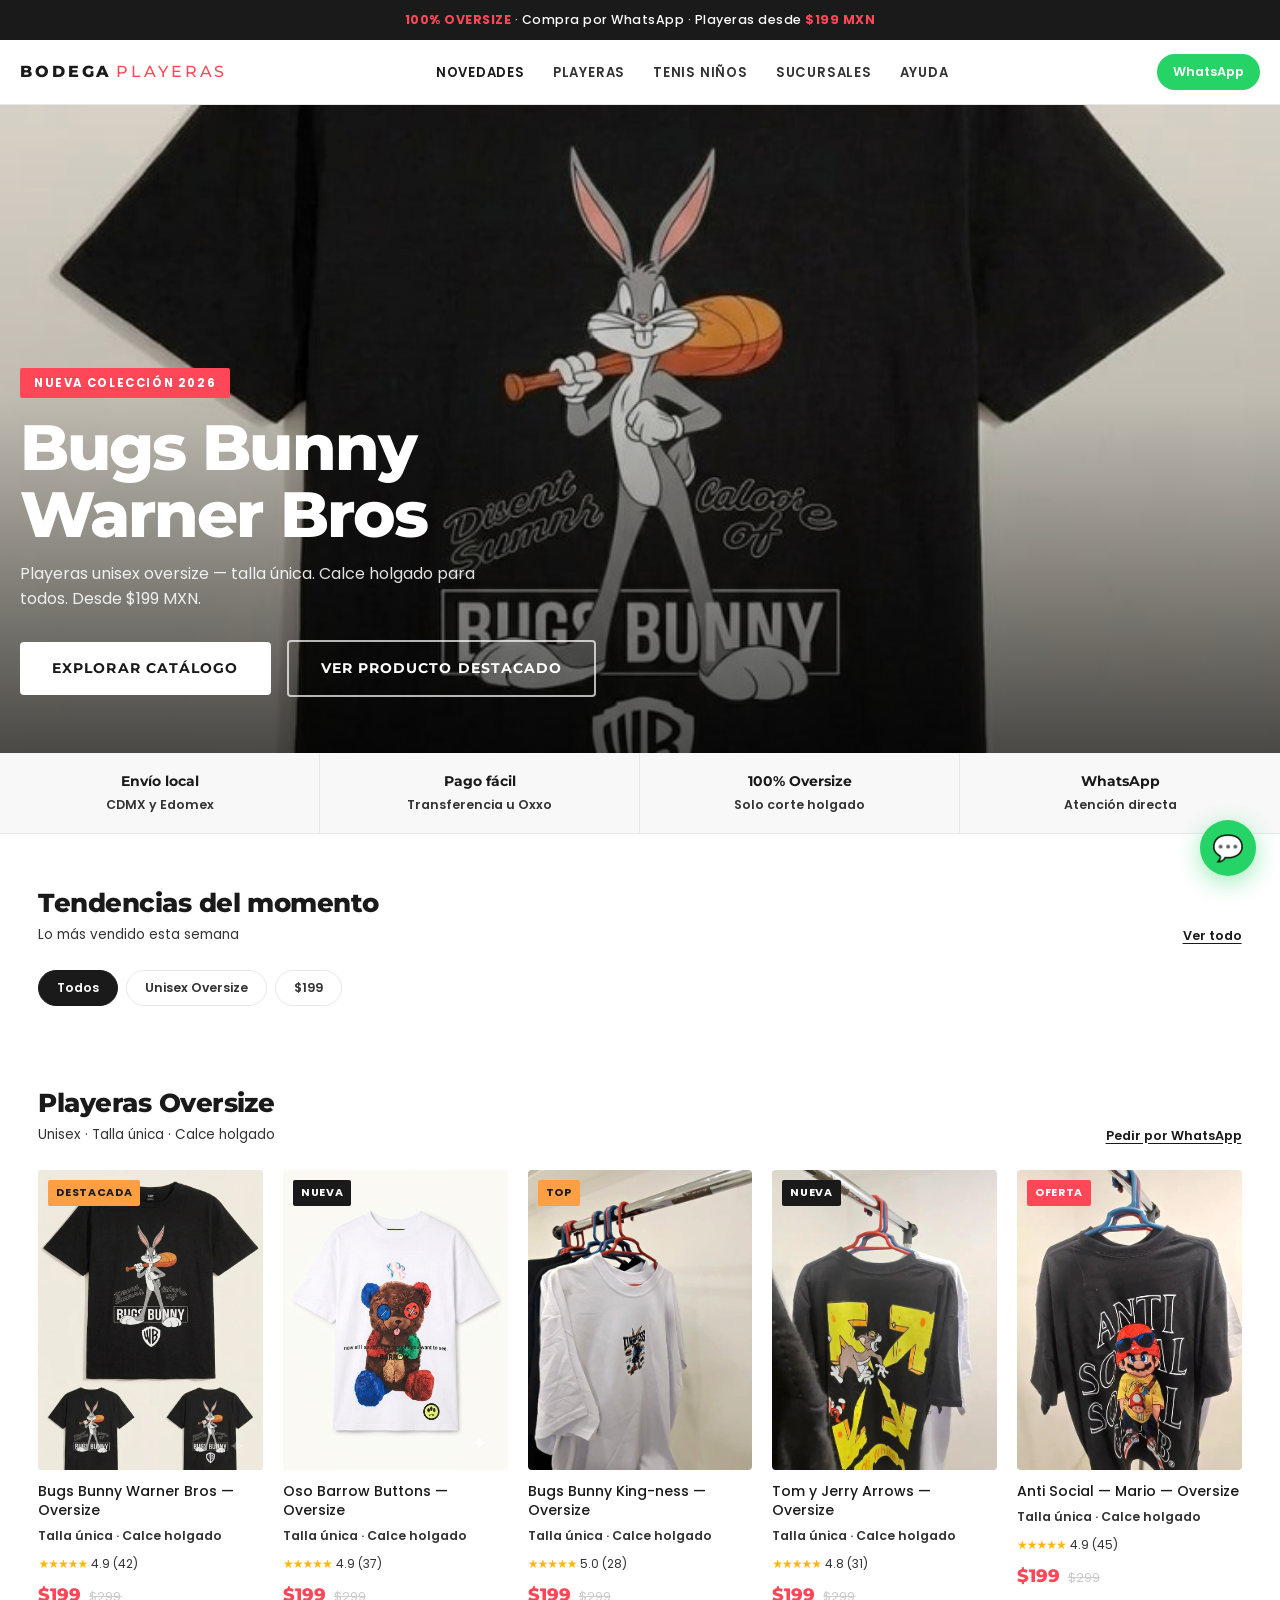
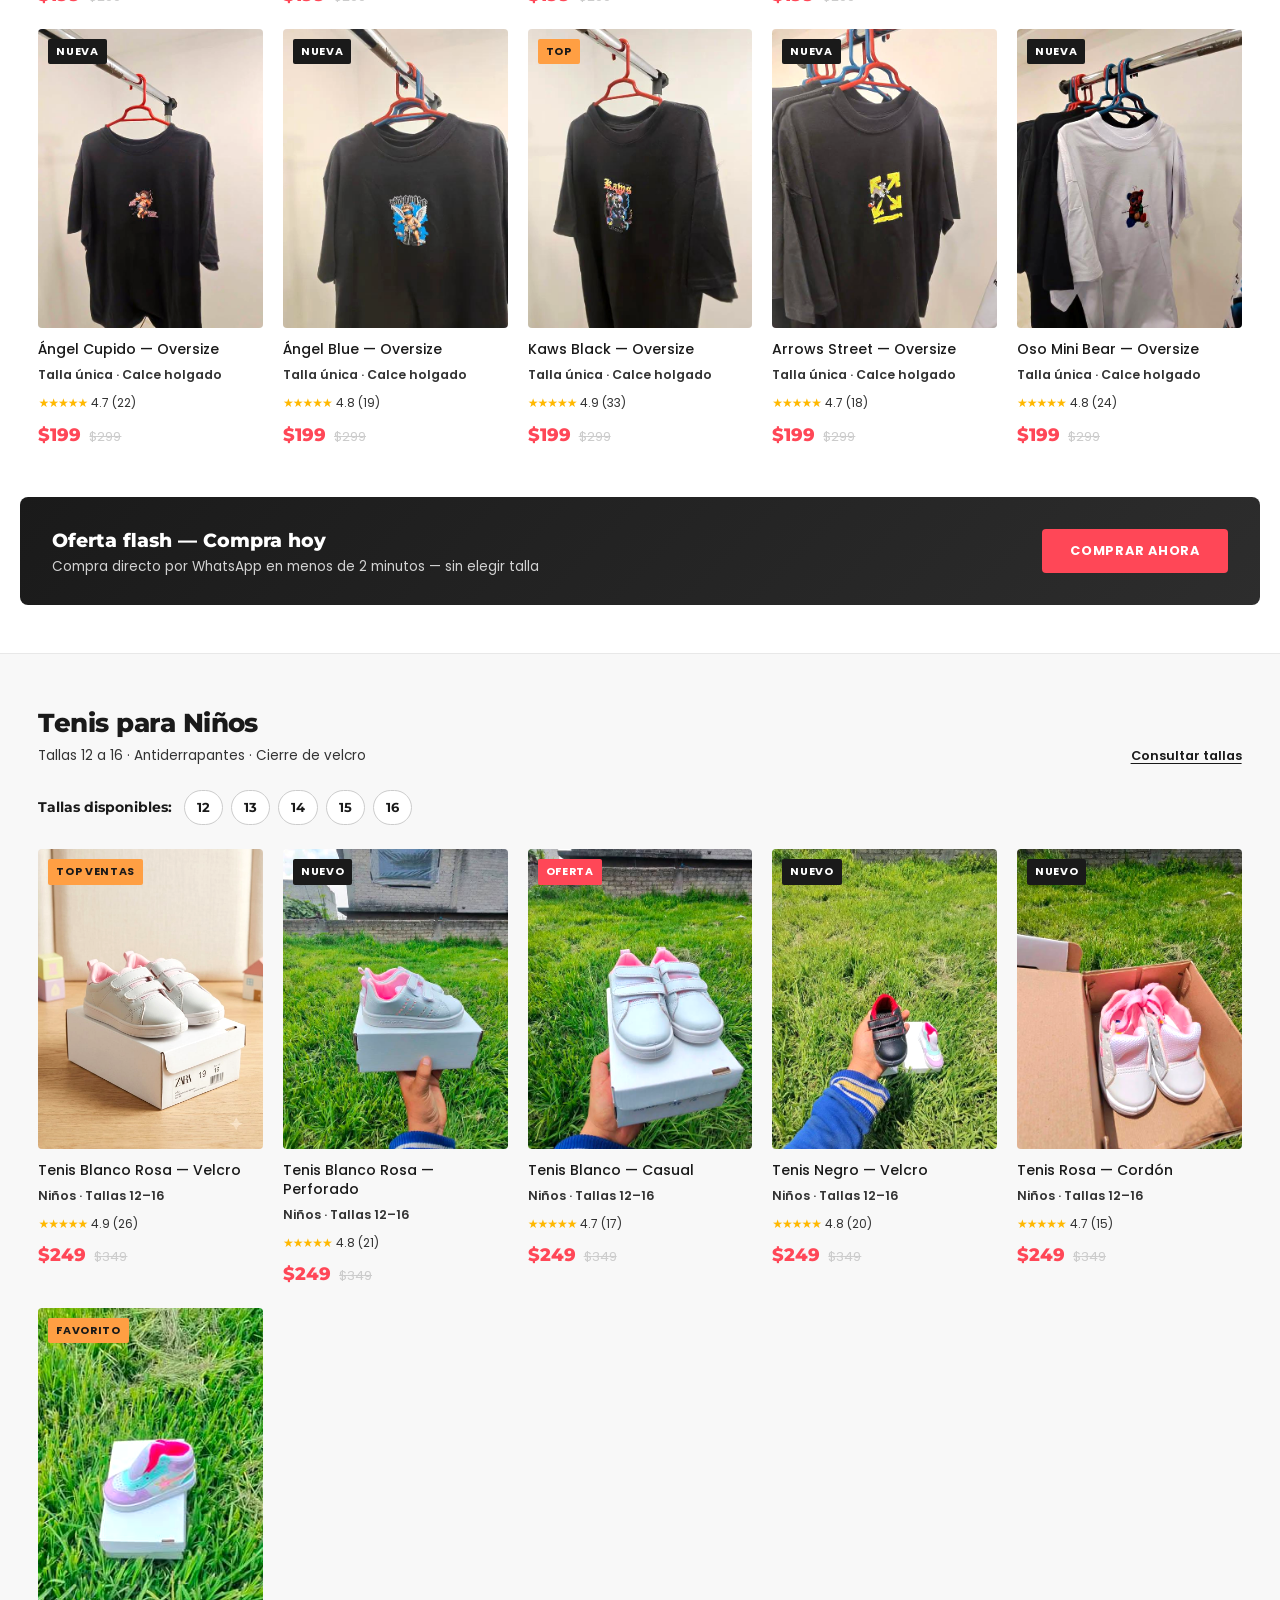
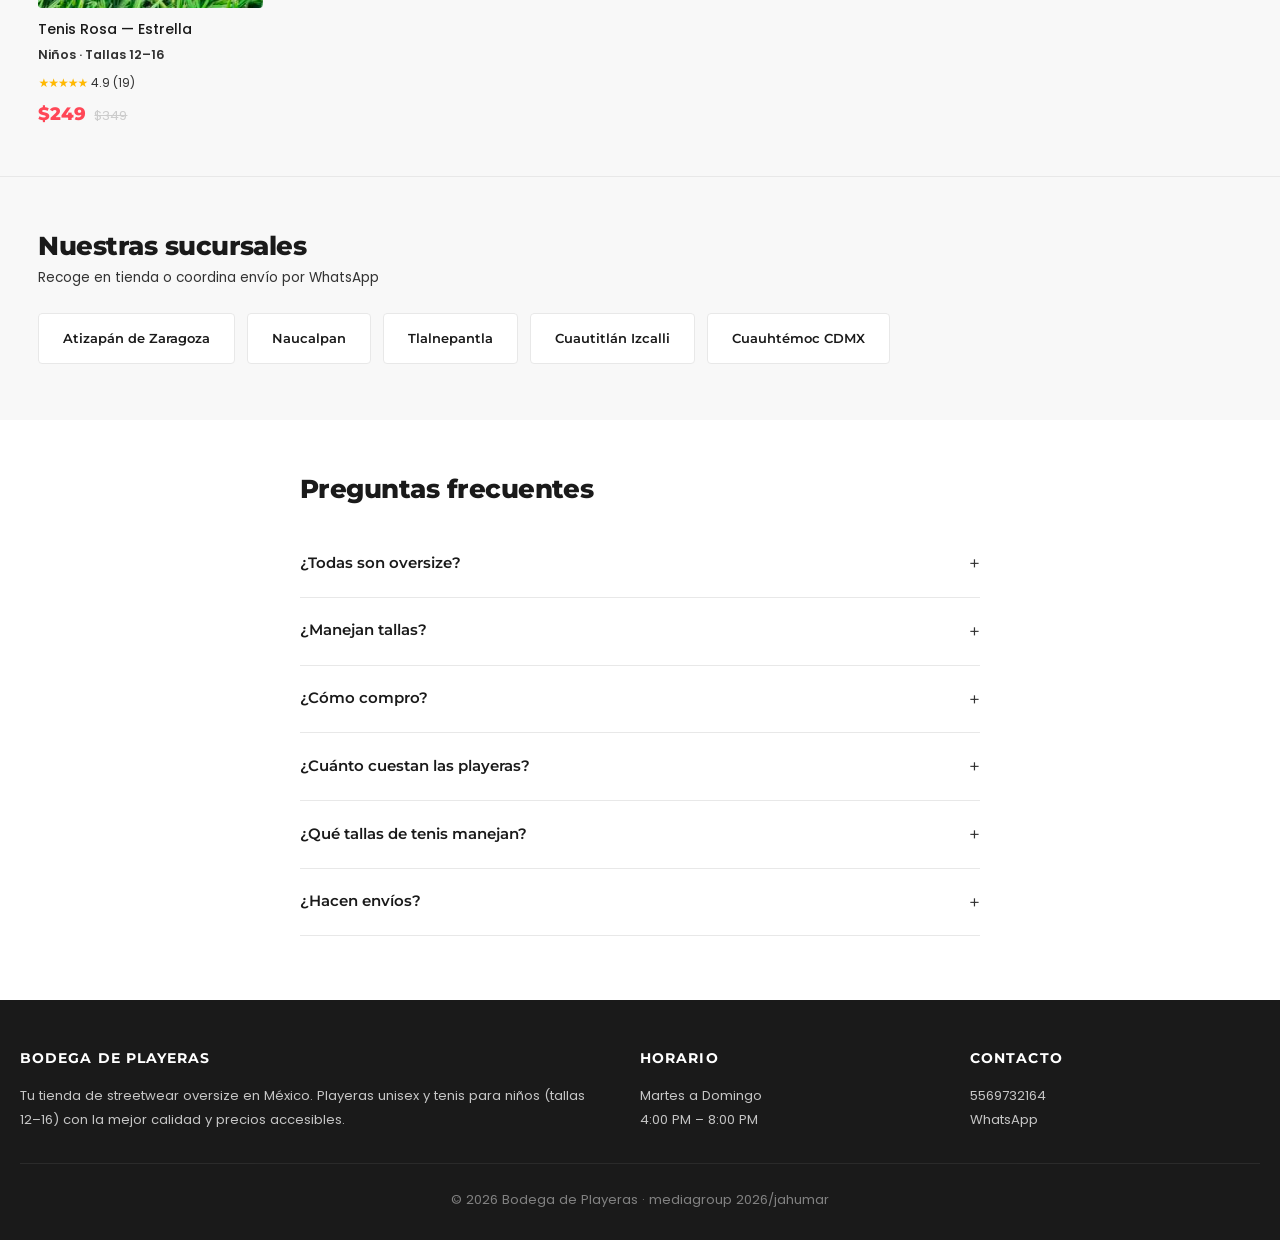
==== commit 218c715c: "Agregar catalogo de playeras real y seccion de tenis para ninos - Reemplazar tarjeta unica por catal" ====
--- a/index.html
+++ b/index.html
@@ -25,7 +25,8 @@
             <a href="index.html" class="site-header__logo">BODEGA<span>PLAYERAS</span></a>
             <ul class="site-header__nav" id="mainNav">
                 <li><a href="#novedades" class="is-active">Novedades</a></li>
-                <li><a href="#catalogo">Catálogo</a></li>
+                <li><a href="#catalogo">Playeras</a></li>
+                <li><a href="#tenis">Tenis Niños</a></li>
                 <li><a href="#sucursales">Sucursales</a></li>
                 <li><a href="#faq">Ayuda</a></li>
             </ul>
@@ -76,21 +77,182 @@
         </div>
     </section>
 
-    <!-- Catálogo: reemplaza imágenes src con tus fotos reales -->
+    <!-- Catálogo de playeras -->
     <section class="shop-section" id="catalogo" style="padding-top:0">
         <div class="container">
+            <div class="section-head">
+                <div>
+                    <h2>Playeras Oversize</h2>
+                    <p>Unisex · Talla única · Calce holgado</p>
+                </div>
+                <a href="https://wa.me/525569732164" class="section-head__link" target="_blank" rel="noopener">Pedir por WhatsApp</a>
+            </div>
+
             <div class="shop-grid" id="shopGrid">
 
                 <a href="producto.html" class="shop-card" data-variant="oversize" data-price="199">
                     <div class="shop-card__media shop-card__media--product">
-                        <span class="shop-card__badge shop-card__badge--new">Unisex</span>
-                        <img src="playera-producto.png" alt="Unisex Oversize Bugs Bunny Warner Bros" loading="lazy">
-                    </div>
-                    <h3 class="shop-card__title">Unisex Oversize — Bugs Bunny Warner Bros</h3>
+                        <span class="shop-card__badge shop-card__badge--hot">Destacada</span>
+                        <img src="playera-producto.png" alt="Playera Oversize Bugs Bunny Warner Bros" loading="lazy">
+                    </div>
+                    <h3 class="shop-card__title">Bugs Bunny Warner Bros — Oversize</h3>
                     <p class="shop-card__fit">Talla única · Calce holgado</p>
                     <div class="shop-card__rating">
                         <span class="shop-card__stars">★★★★★</span>
                         <span class="shop-card__reviews">4.9 (42)</span>
+                    </div>
+                    <div class="shop-card__price">
+                        <span class="shop-card__price-now">$199</span>
+                        <span class="shop-card__price-old">$299</span>
+                    </div>
+                </a>
+
+                <a href="https://wa.me/525569732164?text=Hola%2C%20me%20interesa%20la%20Playera%20Oso%20Barrow%20oversize%20por%20%24199%20MXN.%20%C2%BFSigue%20disponible%3F" class="shop-card" data-variant="oversize" data-price="199" target="_blank" rel="noopener">
+                    <div class="shop-card__media shop-card__media--tee">
+                        <span class="shop-card__badge shop-card__badge--new">Nueva</span>
+                        <img src="img/WhatsApp%20Image%202026-07-10%20at%203.26.46%20PM%20(3).jpeg" alt="Playera Oso Barrow botones oversize" loading="lazy">
+                    </div>
+                    <h3 class="shop-card__title">Oso Barrow Buttons — Oversize</h3>
+                    <p class="shop-card__fit">Talla única · Calce holgado</p>
+                    <div class="shop-card__rating">
+                        <span class="shop-card__stars">★★★★★</span>
+                        <span class="shop-card__reviews">4.9 (37)</span>
+                    </div>
+                    <div class="shop-card__price">
+                        <span class="shop-card__price-now">$199</span>
+                        <span class="shop-card__price-old">$299</span>
+                    </div>
+                </a>
+
+                <a href="https://wa.me/525569732164?text=Hola%2C%20me%20interesa%20la%20Playera%20Bugs%20Bunny%20King-ness%20oversize%20por%20%24199%20MXN.%20%C2%BFSigue%20disponible%3F" class="shop-card" data-variant="oversize" data-price="199" target="_blank" rel="noopener">
+                    <div class="shop-card__media shop-card__media--tee">
+                        <span class="shop-card__badge shop-card__badge--hot">Top</span>
+                        <img src="img/WhatsApp%20Image%202026-07-10%20at%203.26.47%20PM%20(3).jpeg" alt="Playera Bugs Bunny King-ness blanca oversize" loading="lazy">
+                    </div>
+                    <h3 class="shop-card__title">Bugs Bunny King-ness — Oversize</h3>
+                    <p class="shop-card__fit">Talla única · Calce holgado</p>
+                    <div class="shop-card__rating">
+                        <span class="shop-card__stars">★★★★★</span>
+                        <span class="shop-card__reviews">5.0 (28)</span>
+                    </div>
+                    <div class="shop-card__price">
+                        <span class="shop-card__price-now">$199</span>
+                        <span class="shop-card__price-old">$299</span>
+                    </div>
+                </a>
+
+                <a href="https://wa.me/525569732164?text=Hola%2C%20me%20interesa%20la%20Playera%20Tom%20y%20Jerry%20oversize%20por%20%24199%20MXN.%20%C2%BFSigue%20disponible%3F" class="shop-card" data-variant="oversize" data-price="199" target="_blank" rel="noopener">
+                    <div class="shop-card__media shop-card__media--tee">
+                        <span class="shop-card__badge shop-card__badge--new">Nueva</span>
+                        <img src="img/WhatsApp%20Image%202026-07-10%20at%203.26.47%20PM%20(6).jpeg" alt="Playera Tom y Jerry negra oversize" loading="lazy">
+                    </div>
+                    <h3 class="shop-card__title">Tom y Jerry Arrows — Oversize</h3>
+                    <p class="shop-card__fit">Talla única · Calce holgado</p>
+                    <div class="shop-card__rating">
+                        <span class="shop-card__stars">★★★★★</span>
+                        <span class="shop-card__reviews">4.8 (31)</span>
+                    </div>
+                    <div class="shop-card__price">
+                        <span class="shop-card__price-now">$199</span>
+                        <span class="shop-card__price-old">$299</span>
+                    </div>
+                </a>
+
+                <a href="https://wa.me/525569732164?text=Hola%2C%20me%20interesa%20la%20Playera%20Anti%20Social%20Mario%20oversize%20por%20%24199%20MXN.%20%C2%BFSigue%20disponible%3F" class="shop-card" data-variant="oversize" data-price="199" target="_blank" rel="noopener">
+                    <div class="shop-card__media shop-card__media--tee">
+                        <span class="shop-card__badge shop-card__badge--sale">Oferta</span>
+                        <img src="img/WhatsApp%20Image%202026-07-10%20at%203.26.46%20PM%20(12).jpeg" alt="Playera Anti Social Social Club Mario negra oversize" loading="lazy">
+                    </div>
+                    <h3 class="shop-card__title">Anti Social — Mario — Oversize</h3>
+                    <p class="shop-card__fit">Talla única · Calce holgado</p>
+                    <div class="shop-card__rating">
+                        <span class="shop-card__stars">★★★★★</span>
+                        <span class="shop-card__reviews">4.9 (45)</span>
+                    </div>
+                    <div class="shop-card__price">
+                        <span class="shop-card__price-now">$199</span>
+                        <span class="shop-card__price-old">$299</span>
+                    </div>
+                </a>
+
+                <a href="https://wa.me/525569732164?text=Hola%2C%20me%20interesa%20la%20Playera%20Angel%20Cupido%20oversize%20por%20%24199%20MXN.%20%C2%BFSigue%20disponible%3F" class="shop-card" data-variant="oversize" data-price="199" target="_blank" rel="noopener">
+                    <div class="shop-card__media shop-card__media--tee">
+                        <span class="shop-card__badge shop-card__badge--new">Nueva</span>
+                        <img src="img/WhatsApp%20Image%202026-07-10%20at%203.26.47%20PM%20(7).jpeg" alt="Playera Ángel Cupido negra oversize" loading="lazy">
+                    </div>
+                    <h3 class="shop-card__title">Ángel Cupido — Oversize</h3>
+                    <p class="shop-card__fit">Talla única · Calce holgado</p>
+                    <div class="shop-card__rating">
+                        <span class="shop-card__stars">★★★★★</span>
+                        <span class="shop-card__reviews">4.7 (22)</span>
+                    </div>
+                    <div class="shop-card__price">
+                        <span class="shop-card__price-now">$199</span>
+                        <span class="shop-card__price-old">$299</span>
+                    </div>
+                </a>
+
+                <a href="https://wa.me/525569732164?text=Hola%2C%20me%20interesa%20la%20Playera%20Angel%20Blue%20oversize%20por%20%24199%20MXN.%20%C2%BFSigue%20disponible%3F" class="shop-card" data-variant="oversize" data-price="199" target="_blank" rel="noopener">
+                    <div class="shop-card__media shop-card__media--tee">
+                        <span class="shop-card__badge shop-card__badge--new">Nueva</span>
+                        <img src="img/WhatsApp%20Image%202026-07-10%20at%203.26.47%20PM%20(9).jpeg" alt="Playera Ángel Blue negra oversize" loading="lazy">
+                    </div>
+                    <h3 class="shop-card__title">Ángel Blue — Oversize</h3>
+                    <p class="shop-card__fit">Talla única · Calce holgado</p>
+                    <div class="shop-card__rating">
+                        <span class="shop-card__stars">★★★★★</span>
+                        <span class="shop-card__reviews">4.8 (19)</span>
+                    </div>
+                    <div class="shop-card__price">
+                        <span class="shop-card__price-now">$199</span>
+                        <span class="shop-card__price-old">$299</span>
+                    </div>
+                </a>
+
+                <a href="https://wa.me/525569732164?text=Hola%2C%20me%20interesa%20la%20Playera%20Kaws%20Black%20oversize%20por%20%24199%20MXN.%20%C2%BFSigue%20disponible%3F" class="shop-card" data-variant="oversize" data-price="199" target="_blank" rel="noopener">
+                    <div class="shop-card__media shop-card__media--tee">
+                        <span class="shop-card__badge shop-card__badge--hot">Top</span>
+                        <img src="img/WhatsApp%20Image%202026-07-10%20at%203.26.47%20PM%20(11).jpeg" alt="Playera Kaws negra oversize" loading="lazy">
+                    </div>
+                    <h3 class="shop-card__title">Kaws Black — Oversize</h3>
+                    <p class="shop-card__fit">Talla única · Calce holgado</p>
+                    <div class="shop-card__rating">
+                        <span class="shop-card__stars">★★★★★</span>
+                        <span class="shop-card__reviews">4.9 (33)</span>
+                    </div>
+                    <div class="shop-card__price">
+                        <span class="shop-card__price-now">$199</span>
+                        <span class="shop-card__price-old">$299</span>
+                    </div>
+                </a>
+
+                <a href="https://wa.me/525569732164?text=Hola%2C%20me%20interesa%20la%20Playera%20Arrows%20Off%20oversize%20por%20%24199%20MXN.%20%C2%BFSigue%20disponible%3F" class="shop-card" data-variant="oversize" data-price="199" target="_blank" rel="noopener">
+                    <div class="shop-card__media shop-card__media--tee">
+                        <span class="shop-card__badge shop-card__badge--new">Nueva</span>
+                        <img src="img/WhatsApp%20Image%202026-07-10%20at%203.26.47%20PM%20(2).jpeg" alt="Playera Arrows negra oversize" loading="lazy">
+                    </div>
+                    <h3 class="shop-card__title">Arrows Street — Oversize</h3>
+                    <p class="shop-card__fit">Talla única · Calce holgado</p>
+                    <div class="shop-card__rating">
+                        <span class="shop-card__stars">★★★★★</span>
+                        <span class="shop-card__reviews">4.7 (18)</span>
+                    </div>
+                    <div class="shop-card__price">
+                        <span class="shop-card__price-now">$199</span>
+                        <span class="shop-card__price-old">$299</span>
+                    </div>
+                </a>
+
+                <a href="https://wa.me/525569732164?text=Hola%2C%20me%20interesa%20la%20Playera%20Oso%20Mini%20oversize%20por%20%24199%20MXN.%20%C2%BFSigue%20disponible%3F" class="shop-card" data-variant="oversize" data-price="199" target="_blank" rel="noopener">
+                    <div class="shop-card__media shop-card__media--tee">
+                        <span class="shop-card__badge shop-card__badge--new">Nueva</span>
+                        <img src="img/WhatsApp%20Image%202026-07-10%20at%203.26.47%20PM%20(5).jpeg" alt="Playera Oso Mini blanca oversize" loading="lazy">
+                    </div>
+                    <h3 class="shop-card__title">Oso Mini Bear — Oversize</h3>
+                    <p class="shop-card__fit">Talla única · Calce holgado</p>
+                    <div class="shop-card__rating">
+                        <span class="shop-card__stars">★★★★★</span>
+                        <span class="shop-card__reviews">4.8 (24)</span>
                     </div>
                     <div class="shop-card__price">
                         <span class="shop-card__price-now">$199</span>
@@ -109,6 +271,134 @@
         </div>
         <a href="producto.html" class="flash-banner__btn">Comprar ahora</a>
     </div>
+
+    <!-- Tenis para niños (tallas 12–16) -->
+    <section class="shop-section shop-section--tenis" id="tenis">
+        <div class="container">
+            <div class="section-head">
+                <div>
+                    <h2>Tenis para Niños</h2>
+                    <p>Tallas 12 a 16 · Antiderrapantes · Cierre de velcro</p>
+                </div>
+                <a href="https://wa.me/525569732164?text=Hola%2C%20me%20interesan%20los%20Tenis%20para%20ni%C3%B1o%20(talla%2012-16).%20%C2%BFQu%C3%A9%20modelos%20tienen%3F" class="section-head__link" target="_blank" rel="noopener">Consultar tallas</a>
+            </div>
+
+            <div class="size-note">
+                <strong>Tallas disponibles:</strong>
+                <span class="size-pill">12</span>
+                <span class="size-pill">13</span>
+                <span class="size-pill">14</span>
+                <span class="size-pill">15</span>
+                <span class="size-pill">16</span>
+            </div>
+
+            <div class="shop-grid">
+
+                <a href="https://wa.me/525569732164?text=Hola%2C%20me%20interesan%20los%20Tenis%20Blanco%20Rosa%20Velcro%20(ni%C3%B1o%2C%20talla%2012-16)%20por%20%24249%20MXN.%20%C2%BFSiguen%20disponibles%3F" class="shop-card" target="_blank" rel="noopener">
+                    <div class="shop-card__media shop-card__media--tenis">
+                        <span class="shop-card__badge shop-card__badge--hot">Top ventas</span>
+                        <img src="img/WhatsApp%20Image%202026-07-10%20at%203.26.46%20PM%20(1).jpeg" alt="Tenis blanco con rosa de velcro para niña talla 12-16" loading="lazy" style="object-position:center 40%">
+                    </div>
+                    <h3 class="shop-card__title">Tenis Blanco Rosa — Velcro</h3>
+                    <p class="shop-card__fit">Niños · Tallas 12–16</p>
+                    <div class="shop-card__rating">
+                        <span class="shop-card__stars">★★★★★</span>
+                        <span class="shop-card__reviews">4.9 (26)</span>
+                    </div>
+                    <div class="shop-card__price">
+                        <span class="shop-card__price-now">$249</span>
+                        <span class="shop-card__price-old">$349</span>
+                    </div>
+                </a>
+
+                <a href="https://wa.me/525569732164?text=Hola%2C%20me%20interesan%20los%20Tenis%20Blanco%20Rosa%20Perforado%20(ni%C3%B1o%2C%20talla%2012-16)%20por%20%24249%20MXN.%20%C2%BFSiguen%20disponibles%3F" class="shop-card" target="_blank" rel="noopener">
+                    <div class="shop-card__media shop-card__media--tenis">
+                        <span class="shop-card__badge shop-card__badge--new">Nuevo</span>
+                        <img src="img/WhatsApp%20Image%202026-07-10%20at%203.26.47%20PM.jpeg" alt="Tenis blanco con rosa perforado para niña talla 12-16" loading="lazy" style="object-position:center 45%">
+                    </div>
+                    <h3 class="shop-card__title">Tenis Blanco Rosa — Perforado</h3>
+                    <p class="shop-card__fit">Niños · Tallas 12–16</p>
+                    <div class="shop-card__rating">
+                        <span class="shop-card__stars">★★★★★</span>
+                        <span class="shop-card__reviews">4.8 (21)</span>
+                    </div>
+                    <div class="shop-card__price">
+                        <span class="shop-card__price-now">$249</span>
+                        <span class="shop-card__price-old">$349</span>
+                    </div>
+                </a>
+
+                <a href="https://wa.me/525569732164?text=Hola%2C%20me%20interesan%20los%20Tenis%20Blanco%20Velcro%20(ni%C3%B1o%2C%20talla%2012-16)%20por%20%24249%20MXN.%20%C2%BFSiguen%20disponibles%3F" class="shop-card" target="_blank" rel="noopener">
+                    <div class="shop-card__media shop-card__media--tenis">
+                        <span class="shop-card__badge shop-card__badge--sale">Oferta</span>
+                        <img src="img/WhatsApp%20Image%202026-07-10%20at%203.26.46%20PM%20(6).jpeg" alt="Tenis blanco de velcro para niña talla 12-16" loading="lazy" style="object-position:center 45%">
+                    </div>
+                    <h3 class="shop-card__title">Tenis Blanco — Casual</h3>
+                    <p class="shop-card__fit">Niños · Tallas 12–16</p>
+                    <div class="shop-card__rating">
+                        <span class="shop-card__stars">★★★★★</span>
+                        <span class="shop-card__reviews">4.7 (17)</span>
+                    </div>
+                    <div class="shop-card__price">
+                        <span class="shop-card__price-now">$249</span>
+                        <span class="shop-card__price-old">$349</span>
+                    </div>
+                </a>
+
+                <a href="https://wa.me/525569732164?text=Hola%2C%20me%20interesan%20los%20Tenis%20Negro%20Velcro%20(ni%C3%B1o%2C%20talla%2012-16)%20por%20%24249%20MXN.%20%C2%BFSiguen%20disponibles%3F" class="shop-card" target="_blank" rel="noopener">
+                    <div class="shop-card__media shop-card__media--tenis">
+                        <span class="shop-card__badge shop-card__badge--new">Nuevo</span>
+                        <img src="img/WhatsApp%20Image%202026-07-10%20at%203.26.46%20PM%20(13).jpeg" alt="Tenis negro de velcro para niño talla 12-16" loading="lazy" style="object-position:center 48%">
+                    </div>
+                    <h3 class="shop-card__title">Tenis Negro — Velcro</h3>
+                    <p class="shop-card__fit">Niños · Tallas 12–16</p>
+                    <div class="shop-card__rating">
+                        <span class="shop-card__stars">★★★★★</span>
+                        <span class="shop-card__reviews">4.8 (20)</span>
+                    </div>
+                    <div class="shop-card__price">
+                        <span class="shop-card__price-now">$249</span>
+                        <span class="shop-card__price-old">$349</span>
+                    </div>
+                </a>
+
+                <a href="https://wa.me/525569732164?text=Hola%2C%20me%20interesan%20los%20Tenis%20Rosa%20Cordon%20(ni%C3%B1o%2C%20talla%2012-16)%20por%20%24249%20MXN.%20%C2%BFSiguen%20disponibles%3F" class="shop-card" target="_blank" rel="noopener">
+                    <div class="shop-card__media shop-card__media--tenis">
+                        <span class="shop-card__badge shop-card__badge--new">Nuevo</span>
+                        <img src="img/WhatsApp%20Image%202026-07-10%20at%203.26.47%20PM%20(10).jpeg" alt="Tenis rosa con cordón para niña talla 12-16" loading="lazy" style="object-position:center 52%">
+                    </div>
+                    <h3 class="shop-card__title">Tenis Rosa — Cordón</h3>
+                    <p class="shop-card__fit">Niños · Tallas 12–16</p>
+                    <div class="shop-card__rating">
+                        <span class="shop-card__stars">★★★★★</span>
+                        <span class="shop-card__reviews">4.7 (15)</span>
+                    </div>
+                    <div class="shop-card__price">
+                        <span class="shop-card__price-now">$249</span>
+                        <span class="shop-card__price-old">$349</span>
+                    </div>
+                </a>
+
+                <a href="https://wa.me/525569732164?text=Hola%2C%20me%20interesan%20los%20Tenis%20Rosa%20Estrella%20(ni%C3%B1o%2C%20talla%2012-16)%20por%20%24249%20MXN.%20%C2%BFSiguen%20disponibles%3F" class="shop-card" target="_blank" rel="noopener">
+                    <div class="shop-card__media shop-card__media--tenis">
+                        <span class="shop-card__badge shop-card__badge--hot">Favorito</span>
+                        <img src="img/WhatsApp%20Image%202026-07-10%20at%203.26.46%20PM%20(7).jpeg" alt="Tenis rosa con estrella para niña talla 12-16" loading="lazy" class="tenis-img--zoom" style="object-position:center 52%">
+                    </div>
+                    <h3 class="shop-card__title">Tenis Rosa — Estrella</h3>
+                    <p class="shop-card__fit">Niños · Tallas 12–16</p>
+                    <div class="shop-card__rating">
+                        <span class="shop-card__stars">★★★★★</span>
+                        <span class="shop-card__reviews">4.9 (19)</span>
+                    </div>
+                    <div class="shop-card__price">
+                        <span class="shop-card__price-now">$249</span>
+                        <span class="shop-card__price-old">$349</span>
+                    </div>
+                </a>
+
+            </div>
+        </div>
+    </section>
 
     <section class="zones-section" id="sucursales">
         <div class="container">
@@ -150,6 +440,10 @@
                 <p>La playera Bugs Bunny Warner Bros está en <strong>$199 MXN</strong> (antes $299). Precio visible en el catálogo y en la página del producto.</p>
             </details>
             <details>
+                <summary>¿Qué tallas de tenis manejan?</summary>
+                <p>Nuestros <strong>tenis para niños</strong> están disponibles en <strong>tallas 12, 13, 14, 15 y 16</strong>. Escríbenos por WhatsApp con el modelo y la talla que buscas para confirmar disponibilidad. Precio desde <strong>$249 MXN</strong>.</p>
+            </details>
+            <details>
                 <summary>¿Hacen envíos?</summary>
                 <p>Sí, envío express en zona metropolitana (CDMX y Estado de México). También puedes recoger en nuestras sucursales de martes a domingo de 4 a 8 PM.</p>
             </details>
@@ -160,7 +454,7 @@
         <div class="site-footer__grid">
             <div>
                 <h4>Bodega de Playeras</h4>
-                <p>Tu tienda de streetwear oversize en México. Playeras en blanco y negro con la mejor calidad y precios accesibles.</p>
+                <p>Tu tienda de streetwear oversize en México. Playeras unisex y tenis para niños (tallas 12–16) con la mejor calidad y precios accesibles.</p>
             </div>
             <div>
                 <h4>Horario</h4>
--- a/styles.css
+++ b/styles.css
@@ -1115,3 +1115,85 @@
 
 /* Hidden filter */
 .shop-card.is-hidden { display: none; }
+
+/* ═══ MEDIA DE PLAYERAS (catálogo real) ═══ */
+.shop-card__media--tee {
+    background: linear-gradient(165deg, #fafafa 0%, #f1f1f3 100%);
+}
+
+.shop-card__media--tee img {
+    object-fit: cover;
+    object-position: center 30%;
+    transform: scale(1.02);
+    filter: brightness(1.03) contrast(1.03) saturate(1.03);
+    transition: transform 0.5s ease, filter 0.3s ease;
+}
+
+.shop-card:hover .shop-card__media--tee img {
+    transform: scale(1.08);
+}
+
+/* ═══ SECCIÓN + MEDIA DE TENIS ═══ */
+.shop-section--tenis {
+    background: var(--bg-soft);
+    border-top: 1px solid var(--line);
+    border-bottom: 1px solid var(--line);
+}
+
+.shop-card__media--tenis {
+    background: linear-gradient(165deg, #f6f6f8 0%, #ececef 100%);
+}
+
+.shop-card__media--tenis img {
+    object-fit: cover;
+    object-position: center center;
+    transform: scale(1.04);
+    filter: brightness(1.04) contrast(1.04) saturate(1.05);
+    transition: transform 0.5s ease, filter 0.3s ease;
+}
+
+.shop-card:hover .shop-card__media--tenis img {
+    transform: scale(1.1);
+}
+
+/* Acercamiento para fotos tomadas de lejos */
+.shop-card__media--tenis img.tenis-img--zoom {
+    transform: scale(2.2);
+    transform-origin: center 52%;
+}
+
+.shop-card:hover .shop-card__media--tenis img.tenis-img--zoom {
+    transform: scale(2.32);
+}
+
+/* Chips de tallas de niños */
+.size-note {
+    display: flex;
+    align-items: center;
+    flex-wrap: wrap;
+    gap: 8px;
+    margin-bottom: 24px;
+    font-size: 0.85rem;
+    color: var(--ink-soft);
+}
+
+.size-note strong {
+    font-family: var(--font-display);
+    color: var(--ink);
+    margin-right: 4px;
+}
+
+.size-pill {
+    display: inline-flex;
+    align-items: center;
+    justify-content: center;
+    min-width: 38px;
+    padding: 6px 12px;
+    font-family: var(--font-display);
+    font-weight: 700;
+    font-size: 0.82rem;
+    color: var(--ink);
+    background: var(--white);
+    border: 1.5px solid var(--line-dark);
+    border-radius: 20px;
+}
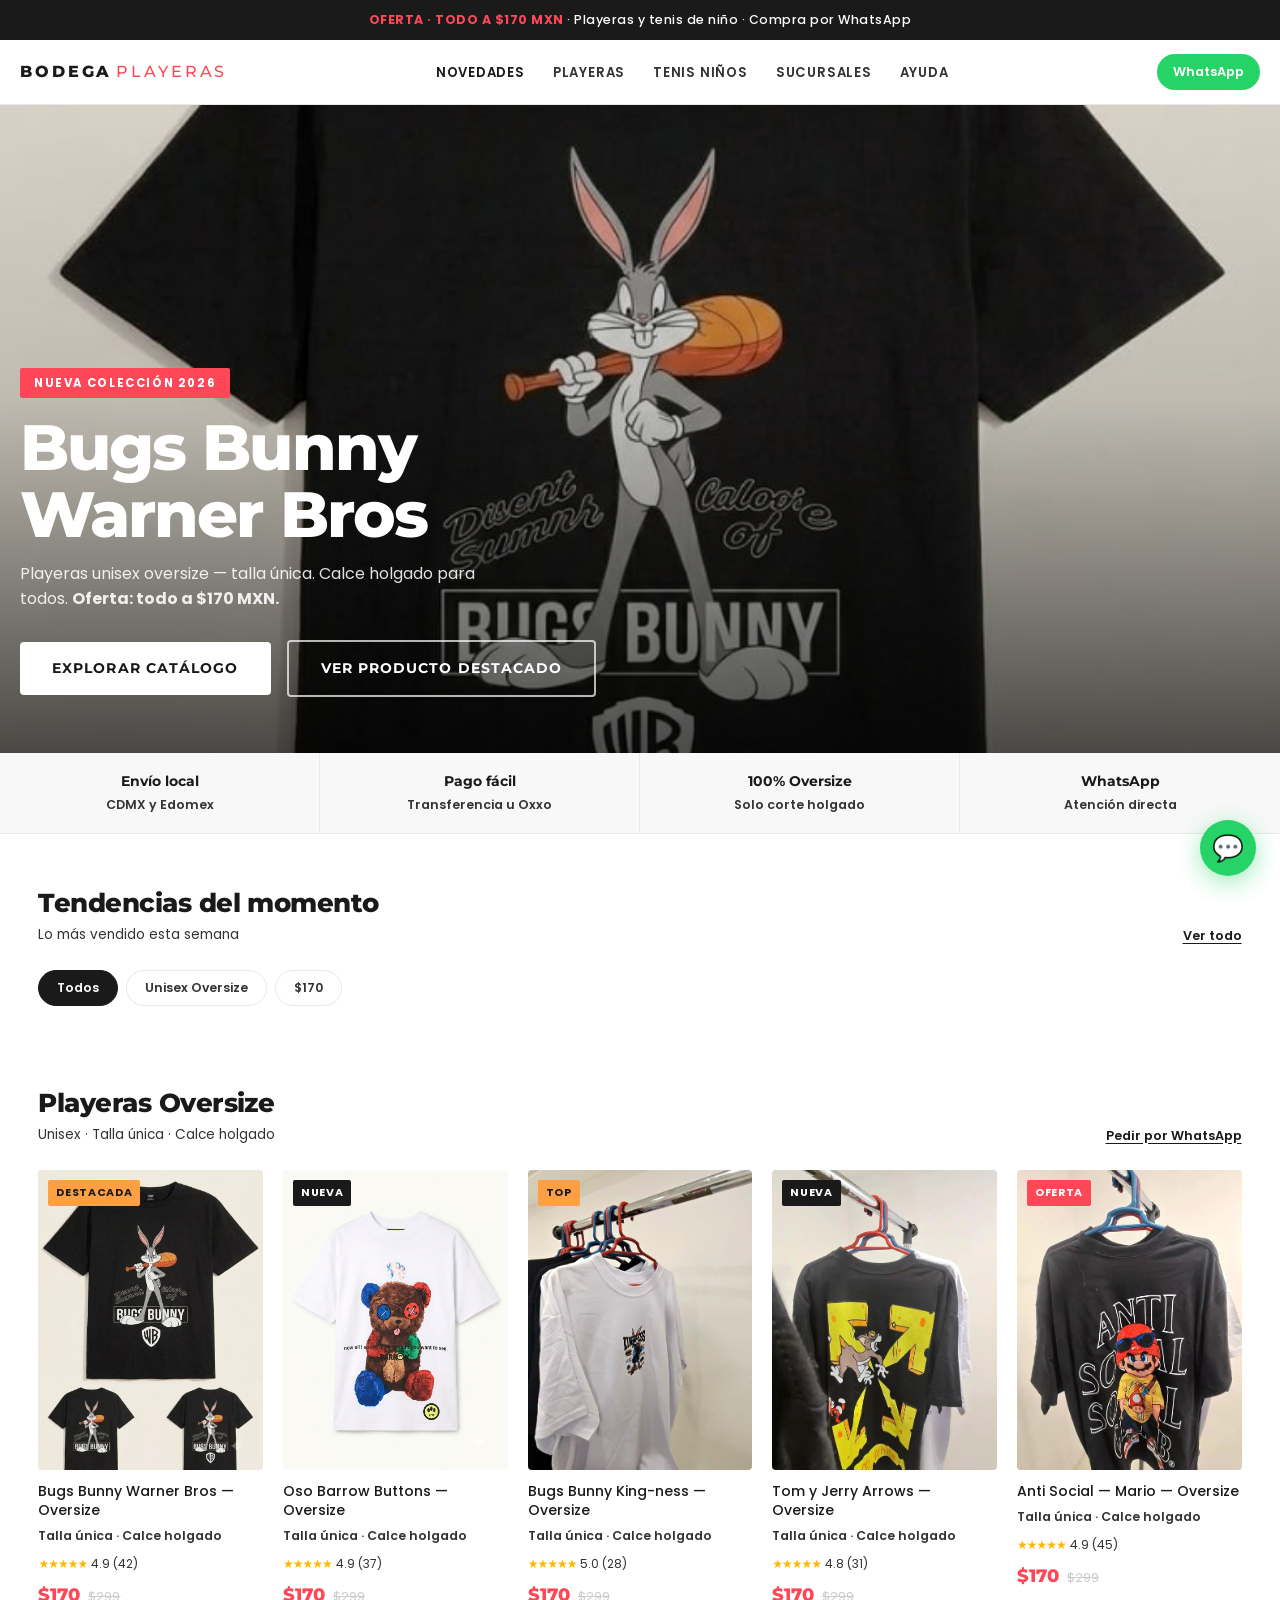
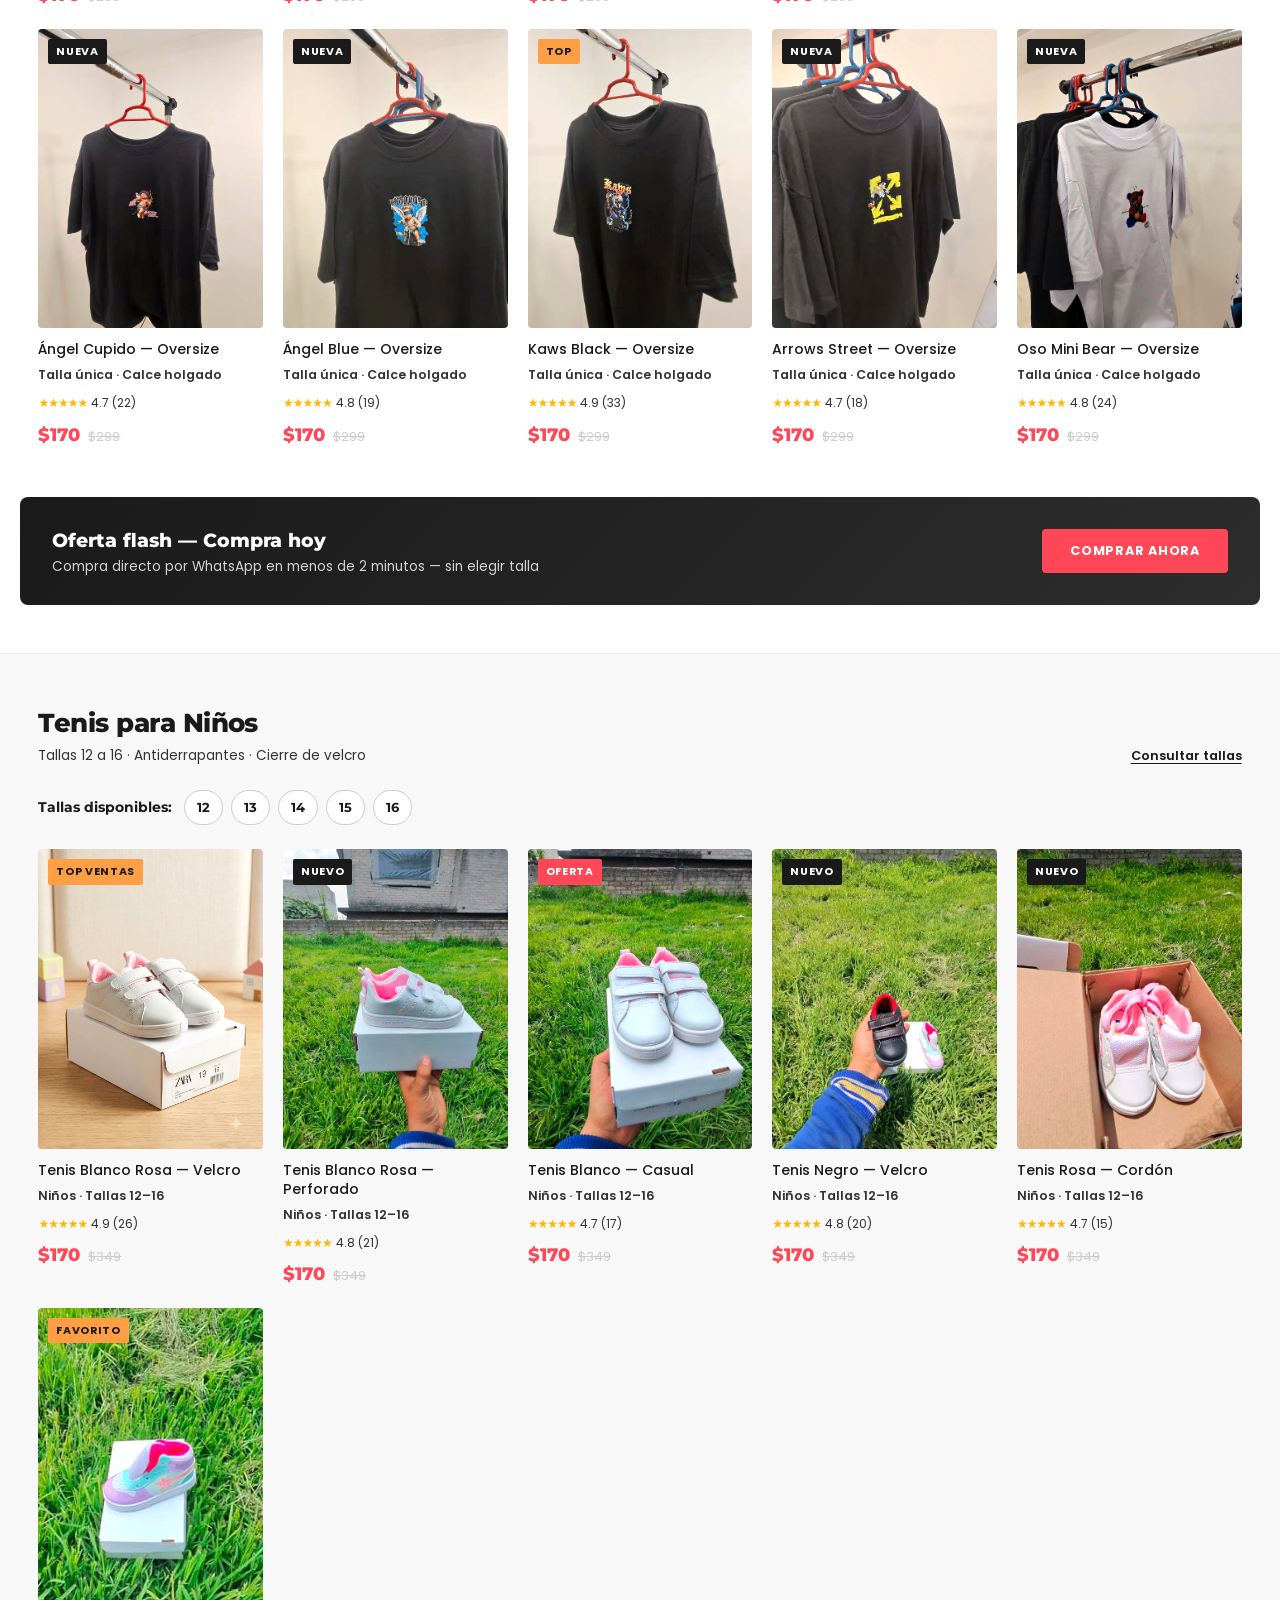
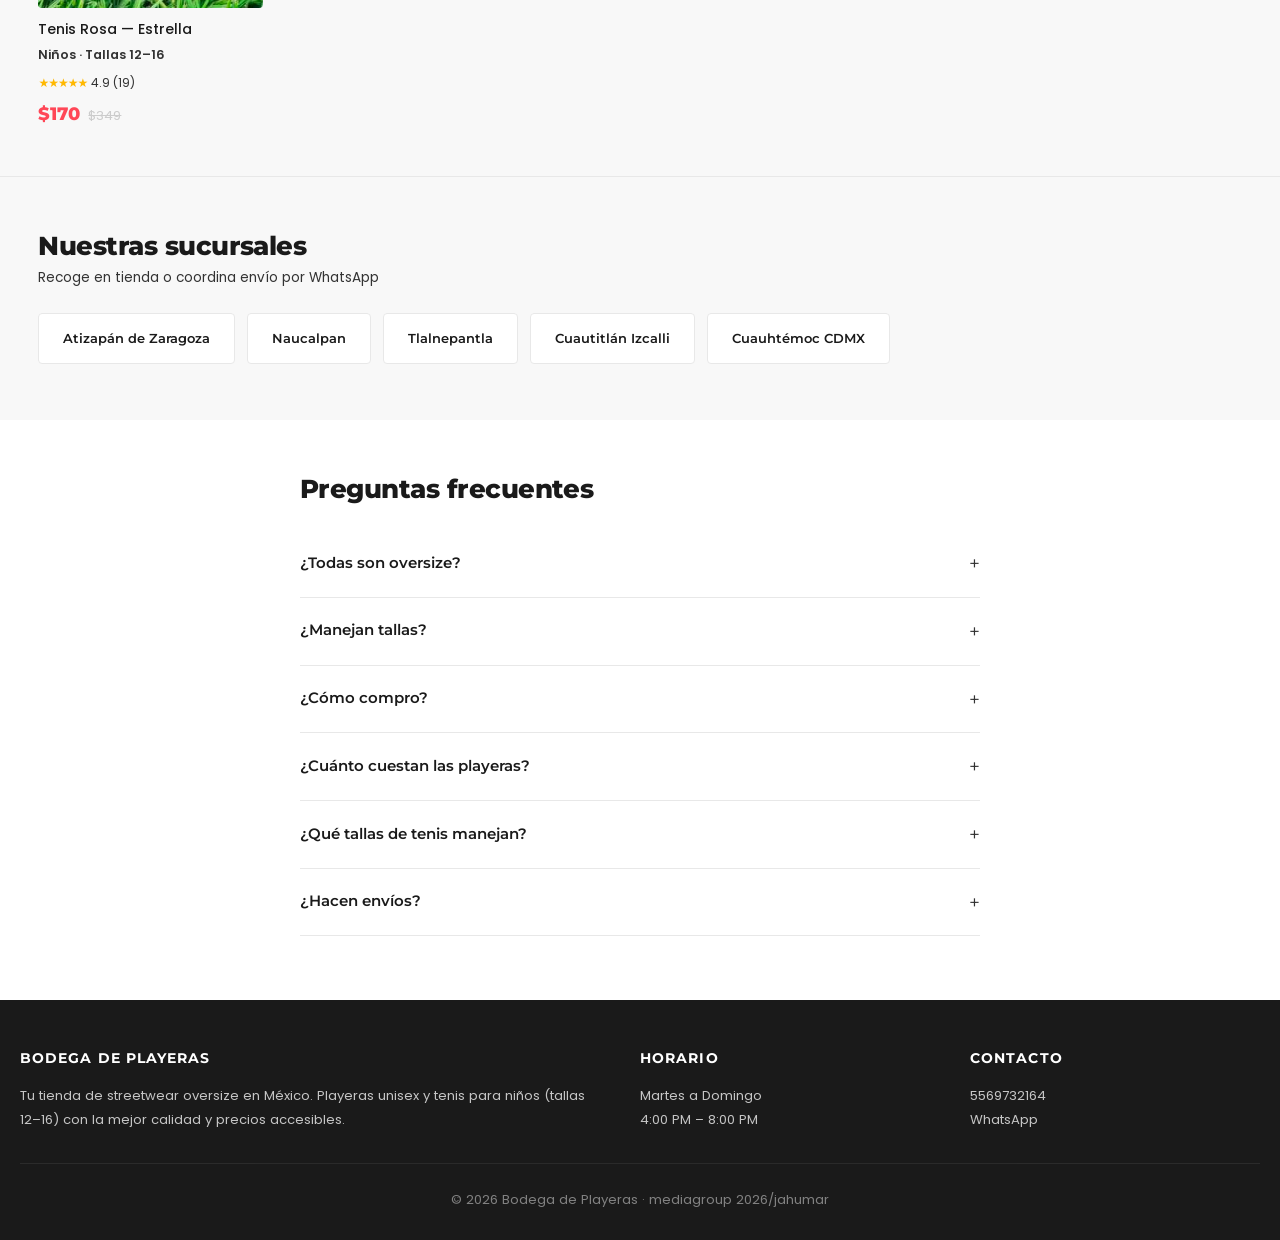
==== commit 40e96d39: "Aplicar oferta de  en toda la tienda - Playeras y tenis de nino a  (precio anterior tachado)  - Actu" ====
--- a/index.html
+++ b/index.html
@@ -5,7 +5,7 @@
     <meta name="viewport" content="width=device-width, initial-scale=1.0">
     <meta name="google-site-verification" content="XdOp3pEtUwwZTBhezQK1dflrmtGBMwA7yBj2yys1PDE">
 
-    <title>Bodega de Playeras | Streetwear Oversize — Desde $199</title>
+    <title>Bodega de Playeras | Streetwear Oversize — ¡Todo a $170!</title>
     <meta name="description" content="Playeras unisex oversize. Talla única holgada. Compra directa por WhatsApp. Envío CDMX y Edomex. 5569732164">
     <link rel="canonical" href="https://bodegadeplayeras.netlify.app/">
 
@@ -17,7 +17,7 @@
 <body>
 
     <div class="promo-bar">
-        <strong>100% OVERSIZE</strong> · Compra por WhatsApp · Playeras desde <strong>$199 MXN</strong>
+        <strong>OFERTA · TODO A $170 MXN</strong> · Playeras y tenis de niño · Compra por WhatsApp
     </div>
 
     <header class="site-header">
@@ -46,7 +46,7 @@
         <div class="hero-shop__content">
             <span class="hero-shop__badge">Nueva colección 2026</span>
             <h1 class="hero-shop__title">Bugs Bunny<br>Warner Bros</h1>
-            <p class="hero-shop__sub">Playeras unisex oversize — talla única. Calce holgado para todos. Desde $199 MXN.</p>
+            <p class="hero-shop__sub">Playeras unisex oversize — talla única. Calce holgado para todos. <strong>Oferta: todo a $170 MXN.</strong></p>
             <a href="#catalogo" class="hero-shop__cta">Explorar catálogo</a>
             <a href="producto.html" class="hero-shop__cta hero-shop__cta--ghost">Ver producto destacado</a>
         </div>
@@ -72,7 +72,7 @@
             <div class="filter-chips" id="filterChips">
                 <button class="chip is-active" data-filter="all">Todos</button>
                 <button class="chip" data-filter="oversize">Unisex Oversize</button>
-                <button class="chip" data-filter="199">$199</button>
+                <button class="chip" data-filter="170">$170</button>
             </div>
         </div>
     </section>
@@ -90,7 +90,7 @@
 
             <div class="shop-grid" id="shopGrid">
 
-                <a href="producto.html" class="shop-card" data-variant="oversize" data-price="199">
+                <a href="producto.html" class="shop-card" data-variant="oversize" data-price="170">
                     <div class="shop-card__media shop-card__media--product">
                         <span class="shop-card__badge shop-card__badge--hot">Destacada</span>
                         <img src="playera-producto.png" alt="Playera Oversize Bugs Bunny Warner Bros" loading="lazy">
@@ -102,12 +102,12 @@
                         <span class="shop-card__reviews">4.9 (42)</span>
                     </div>
                     <div class="shop-card__price">
-                        <span class="shop-card__price-now">$199</span>
-                        <span class="shop-card__price-old">$299</span>
-                    </div>
-                </a>
-
-                <a href="https://wa.me/525569732164?text=Hola%2C%20me%20interesa%20la%20Playera%20Oso%20Barrow%20oversize%20por%20%24199%20MXN.%20%C2%BFSigue%20disponible%3F" class="shop-card" data-variant="oversize" data-price="199" target="_blank" rel="noopener">
+                        <span class="shop-card__price-now">$170</span>
+                        <span class="shop-card__price-old">$299</span>
+                    </div>
+                </a>
+
+                <a href="https://wa.me/525569732164?text=Hola%2C%20me%20interesa%20la%20Playera%20Oso%20Barrow%20oversize%20por%20%24170%20MXN.%20%C2%BFSigue%20disponible%3F" class="shop-card" data-variant="oversize" data-price="170" target="_blank" rel="noopener">
                     <div class="shop-card__media shop-card__media--tee">
                         <span class="shop-card__badge shop-card__badge--new">Nueva</span>
                         <img src="img/WhatsApp%20Image%202026-07-10%20at%203.26.46%20PM%20(3).jpeg" alt="Playera Oso Barrow botones oversize" loading="lazy">
@@ -119,12 +119,12 @@
                         <span class="shop-card__reviews">4.9 (37)</span>
                     </div>
                     <div class="shop-card__price">
-                        <span class="shop-card__price-now">$199</span>
-                        <span class="shop-card__price-old">$299</span>
-                    </div>
-                </a>
-
-                <a href="https://wa.me/525569732164?text=Hola%2C%20me%20interesa%20la%20Playera%20Bugs%20Bunny%20King-ness%20oversize%20por%20%24199%20MXN.%20%C2%BFSigue%20disponible%3F" class="shop-card" data-variant="oversize" data-price="199" target="_blank" rel="noopener">
+                        <span class="shop-card__price-now">$170</span>
+                        <span class="shop-card__price-old">$299</span>
+                    </div>
+                </a>
+
+                <a href="https://wa.me/525569732164?text=Hola%2C%20me%20interesa%20la%20Playera%20Bugs%20Bunny%20King-ness%20oversize%20por%20%24170%20MXN.%20%C2%BFSigue%20disponible%3F" class="shop-card" data-variant="oversize" data-price="170" target="_blank" rel="noopener">
                     <div class="shop-card__media shop-card__media--tee">
                         <span class="shop-card__badge shop-card__badge--hot">Top</span>
                         <img src="img/WhatsApp%20Image%202026-07-10%20at%203.26.47%20PM%20(3).jpeg" alt="Playera Bugs Bunny King-ness blanca oversize" loading="lazy">
@@ -136,12 +136,12 @@
                         <span class="shop-card__reviews">5.0 (28)</span>
                     </div>
                     <div class="shop-card__price">
-                        <span class="shop-card__price-now">$199</span>
-                        <span class="shop-card__price-old">$299</span>
-                    </div>
-                </a>
-
-                <a href="https://wa.me/525569732164?text=Hola%2C%20me%20interesa%20la%20Playera%20Tom%20y%20Jerry%20oversize%20por%20%24199%20MXN.%20%C2%BFSigue%20disponible%3F" class="shop-card" data-variant="oversize" data-price="199" target="_blank" rel="noopener">
+                        <span class="shop-card__price-now">$170</span>
+                        <span class="shop-card__price-old">$299</span>
+                    </div>
+                </a>
+
+                <a href="https://wa.me/525569732164?text=Hola%2C%20me%20interesa%20la%20Playera%20Tom%20y%20Jerry%20oversize%20por%20%24170%20MXN.%20%C2%BFSigue%20disponible%3F" class="shop-card" data-variant="oversize" data-price="170" target="_blank" rel="noopener">
                     <div class="shop-card__media shop-card__media--tee">
                         <span class="shop-card__badge shop-card__badge--new">Nueva</span>
                         <img src="img/WhatsApp%20Image%202026-07-10%20at%203.26.47%20PM%20(6).jpeg" alt="Playera Tom y Jerry negra oversize" loading="lazy">
@@ -153,12 +153,12 @@
                         <span class="shop-card__reviews">4.8 (31)</span>
                     </div>
                     <div class="shop-card__price">
-                        <span class="shop-card__price-now">$199</span>
-                        <span class="shop-card__price-old">$299</span>
-                    </div>
-                </a>
-
-                <a href="https://wa.me/525569732164?text=Hola%2C%20me%20interesa%20la%20Playera%20Anti%20Social%20Mario%20oversize%20por%20%24199%20MXN.%20%C2%BFSigue%20disponible%3F" class="shop-card" data-variant="oversize" data-price="199" target="_blank" rel="noopener">
+                        <span class="shop-card__price-now">$170</span>
+                        <span class="shop-card__price-old">$299</span>
+                    </div>
+                </a>
+
+                <a href="https://wa.me/525569732164?text=Hola%2C%20me%20interesa%20la%20Playera%20Anti%20Social%20Mario%20oversize%20por%20%24170%20MXN.%20%C2%BFSigue%20disponible%3F" class="shop-card" data-variant="oversize" data-price="170" target="_blank" rel="noopener">
                     <div class="shop-card__media shop-card__media--tee">
                         <span class="shop-card__badge shop-card__badge--sale">Oferta</span>
                         <img src="img/WhatsApp%20Image%202026-07-10%20at%203.26.46%20PM%20(12).jpeg" alt="Playera Anti Social Social Club Mario negra oversize" loading="lazy">
@@ -170,12 +170,12 @@
                         <span class="shop-card__reviews">4.9 (45)</span>
                     </div>
                     <div class="shop-card__price">
-                        <span class="shop-card__price-now">$199</span>
-                        <span class="shop-card__price-old">$299</span>
-                    </div>
-                </a>
-
-                <a href="https://wa.me/525569732164?text=Hola%2C%20me%20interesa%20la%20Playera%20Angel%20Cupido%20oversize%20por%20%24199%20MXN.%20%C2%BFSigue%20disponible%3F" class="shop-card" data-variant="oversize" data-price="199" target="_blank" rel="noopener">
+                        <span class="shop-card__price-now">$170</span>
+                        <span class="shop-card__price-old">$299</span>
+                    </div>
+                </a>
+
+                <a href="https://wa.me/525569732164?text=Hola%2C%20me%20interesa%20la%20Playera%20Angel%20Cupido%20oversize%20por%20%24170%20MXN.%20%C2%BFSigue%20disponible%3F" class="shop-card" data-variant="oversize" data-price="170" target="_blank" rel="noopener">
                     <div class="shop-card__media shop-card__media--tee">
                         <span class="shop-card__badge shop-card__badge--new">Nueva</span>
                         <img src="img/WhatsApp%20Image%202026-07-10%20at%203.26.47%20PM%20(7).jpeg" alt="Playera Ángel Cupido negra oversize" loading="lazy">
@@ -187,12 +187,12 @@
                         <span class="shop-card__reviews">4.7 (22)</span>
                     </div>
                     <div class="shop-card__price">
-                        <span class="shop-card__price-now">$199</span>
-                        <span class="shop-card__price-old">$299</span>
-                    </div>
-                </a>
-
-                <a href="https://wa.me/525569732164?text=Hola%2C%20me%20interesa%20la%20Playera%20Angel%20Blue%20oversize%20por%20%24199%20MXN.%20%C2%BFSigue%20disponible%3F" class="shop-card" data-variant="oversize" data-price="199" target="_blank" rel="noopener">
+                        <span class="shop-card__price-now">$170</span>
+                        <span class="shop-card__price-old">$299</span>
+                    </div>
+                </a>
+
+                <a href="https://wa.me/525569732164?text=Hola%2C%20me%20interesa%20la%20Playera%20Angel%20Blue%20oversize%20por%20%24170%20MXN.%20%C2%BFSigue%20disponible%3F" class="shop-card" data-variant="oversize" data-price="170" target="_blank" rel="noopener">
                     <div class="shop-card__media shop-card__media--tee">
                         <span class="shop-card__badge shop-card__badge--new">Nueva</span>
                         <img src="img/WhatsApp%20Image%202026-07-10%20at%203.26.47%20PM%20(9).jpeg" alt="Playera Ángel Blue negra oversize" loading="lazy">
@@ -204,12 +204,12 @@
                         <span class="shop-card__reviews">4.8 (19)</span>
                     </div>
                     <div class="shop-card__price">
-                        <span class="shop-card__price-now">$199</span>
-                        <span class="shop-card__price-old">$299</span>
-                    </div>
-                </a>
-
-                <a href="https://wa.me/525569732164?text=Hola%2C%20me%20interesa%20la%20Playera%20Kaws%20Black%20oversize%20por%20%24199%20MXN.%20%C2%BFSigue%20disponible%3F" class="shop-card" data-variant="oversize" data-price="199" target="_blank" rel="noopener">
+                        <span class="shop-card__price-now">$170</span>
+                        <span class="shop-card__price-old">$299</span>
+                    </div>
+                </a>
+
+                <a href="https://wa.me/525569732164?text=Hola%2C%20me%20interesa%20la%20Playera%20Kaws%20Black%20oversize%20por%20%24170%20MXN.%20%C2%BFSigue%20disponible%3F" class="shop-card" data-variant="oversize" data-price="170" target="_blank" rel="noopener">
                     <div class="shop-card__media shop-card__media--tee">
                         <span class="shop-card__badge shop-card__badge--hot">Top</span>
                         <img src="img/WhatsApp%20Image%202026-07-10%20at%203.26.47%20PM%20(11).jpeg" alt="Playera Kaws negra oversize" loading="lazy">
@@ -221,12 +221,12 @@
                         <span class="shop-card__reviews">4.9 (33)</span>
                     </div>
                     <div class="shop-card__price">
-                        <span class="shop-card__price-now">$199</span>
-                        <span class="shop-card__price-old">$299</span>
-                    </div>
-                </a>
-
-                <a href="https://wa.me/525569732164?text=Hola%2C%20me%20interesa%20la%20Playera%20Arrows%20Off%20oversize%20por%20%24199%20MXN.%20%C2%BFSigue%20disponible%3F" class="shop-card" data-variant="oversize" data-price="199" target="_blank" rel="noopener">
+                        <span class="shop-card__price-now">$170</span>
+                        <span class="shop-card__price-old">$299</span>
+                    </div>
+                </a>
+
+                <a href="https://wa.me/525569732164?text=Hola%2C%20me%20interesa%20la%20Playera%20Arrows%20Off%20oversize%20por%20%24170%20MXN.%20%C2%BFSigue%20disponible%3F" class="shop-card" data-variant="oversize" data-price="170" target="_blank" rel="noopener">
                     <div class="shop-card__media shop-card__media--tee">
                         <span class="shop-card__badge shop-card__badge--new">Nueva</span>
                         <img src="img/WhatsApp%20Image%202026-07-10%20at%203.26.47%20PM%20(2).jpeg" alt="Playera Arrows negra oversize" loading="lazy">
@@ -238,12 +238,12 @@
                         <span class="shop-card__reviews">4.7 (18)</span>
                     </div>
                     <div class="shop-card__price">
-                        <span class="shop-card__price-now">$199</span>
-                        <span class="shop-card__price-old">$299</span>
-                    </div>
-                </a>
-
-                <a href="https://wa.me/525569732164?text=Hola%2C%20me%20interesa%20la%20Playera%20Oso%20Mini%20oversize%20por%20%24199%20MXN.%20%C2%BFSigue%20disponible%3F" class="shop-card" data-variant="oversize" data-price="199" target="_blank" rel="noopener">
+                        <span class="shop-card__price-now">$170</span>
+                        <span class="shop-card__price-old">$299</span>
+                    </div>
+                </a>
+
+                <a href="https://wa.me/525569732164?text=Hola%2C%20me%20interesa%20la%20Playera%20Oso%20Mini%20oversize%20por%20%24170%20MXN.%20%C2%BFSigue%20disponible%3F" class="shop-card" data-variant="oversize" data-price="170" target="_blank" rel="noopener">
                     <div class="shop-card__media shop-card__media--tee">
                         <span class="shop-card__badge shop-card__badge--new">Nueva</span>
                         <img src="img/WhatsApp%20Image%202026-07-10%20at%203.26.47%20PM%20(5).jpeg" alt="Playera Oso Mini blanca oversize" loading="lazy">
@@ -255,7 +255,7 @@
                         <span class="shop-card__reviews">4.8 (24)</span>
                     </div>
                     <div class="shop-card__price">
-                        <span class="shop-card__price-now">$199</span>
+                        <span class="shop-card__price-now">$170</span>
                         <span class="shop-card__price-old">$299</span>
                     </div>
                 </a>
@@ -294,7 +294,7 @@
 
             <div class="shop-grid">
 
-                <a href="https://wa.me/525569732164?text=Hola%2C%20me%20interesan%20los%20Tenis%20Blanco%20Rosa%20Velcro%20(ni%C3%B1o%2C%20talla%2012-16)%20por%20%24249%20MXN.%20%C2%BFSiguen%20disponibles%3F" class="shop-card" target="_blank" rel="noopener">
+                <a href="https://wa.me/525569732164?text=Hola%2C%20me%20interesan%20los%20Tenis%20Blanco%20Rosa%20Velcro%20(ni%C3%B1o%2C%20talla%2012-16)%20por%20%24170%20MXN.%20%C2%BFSiguen%20disponibles%3F" class="shop-card" target="_blank" rel="noopener">
                     <div class="shop-card__media shop-card__media--tenis">
                         <span class="shop-card__badge shop-card__badge--hot">Top ventas</span>
                         <img src="img/WhatsApp%20Image%202026-07-10%20at%203.26.46%20PM%20(1).jpeg" alt="Tenis blanco con rosa de velcro para niña talla 12-16" loading="lazy" style="object-position:center 40%">
@@ -306,12 +306,12 @@
                         <span class="shop-card__reviews">4.9 (26)</span>
                     </div>
                     <div class="shop-card__price">
-                        <span class="shop-card__price-now">$249</span>
-                        <span class="shop-card__price-old">$349</span>
-                    </div>
-                </a>
-
-                <a href="https://wa.me/525569732164?text=Hola%2C%20me%20interesan%20los%20Tenis%20Blanco%20Rosa%20Perforado%20(ni%C3%B1o%2C%20talla%2012-16)%20por%20%24249%20MXN.%20%C2%BFSiguen%20disponibles%3F" class="shop-card" target="_blank" rel="noopener">
+                        <span class="shop-card__price-now">$170</span>
+                        <span class="shop-card__price-old">$349</span>
+                    </div>
+                </a>
+
+                <a href="https://wa.me/525569732164?text=Hola%2C%20me%20interesan%20los%20Tenis%20Blanco%20Rosa%20Perforado%20(ni%C3%B1o%2C%20talla%2012-16)%20por%20%24170%20MXN.%20%C2%BFSiguen%20disponibles%3F" class="shop-card" target="_blank" rel="noopener">
                     <div class="shop-card__media shop-card__media--tenis">
                         <span class="shop-card__badge shop-card__badge--new">Nuevo</span>
                         <img src="img/WhatsApp%20Image%202026-07-10%20at%203.26.47%20PM.jpeg" alt="Tenis blanco con rosa perforado para niña talla 12-16" loading="lazy" style="object-position:center 45%">
@@ -323,12 +323,12 @@
                         <span class="shop-card__reviews">4.8 (21)</span>
                     </div>
                     <div class="shop-card__price">
-                        <span class="shop-card__price-now">$249</span>
-                        <span class="shop-card__price-old">$349</span>
-                    </div>
-                </a>
-
-                <a href="https://wa.me/525569732164?text=Hola%2C%20me%20interesan%20los%20Tenis%20Blanco%20Velcro%20(ni%C3%B1o%2C%20talla%2012-16)%20por%20%24249%20MXN.%20%C2%BFSiguen%20disponibles%3F" class="shop-card" target="_blank" rel="noopener">
+                        <span class="shop-card__price-now">$170</span>
+                        <span class="shop-card__price-old">$349</span>
+                    </div>
+                </a>
+
+                <a href="https://wa.me/525569732164?text=Hola%2C%20me%20interesan%20los%20Tenis%20Blanco%20Velcro%20(ni%C3%B1o%2C%20talla%2012-16)%20por%20%24170%20MXN.%20%C2%BFSiguen%20disponibles%3F" class="shop-card" target="_blank" rel="noopener">
                     <div class="shop-card__media shop-card__media--tenis">
                         <span class="shop-card__badge shop-card__badge--sale">Oferta</span>
                         <img src="img/WhatsApp%20Image%202026-07-10%20at%203.26.46%20PM%20(6).jpeg" alt="Tenis blanco de velcro para niña talla 12-16" loading="lazy" style="object-position:center 45%">
@@ -340,12 +340,12 @@
                         <span class="shop-card__reviews">4.7 (17)</span>
                     </div>
                     <div class="shop-card__price">
-                        <span class="shop-card__price-now">$249</span>
-                        <span class="shop-card__price-old">$349</span>
-                    </div>
-                </a>
-
-                <a href="https://wa.me/525569732164?text=Hola%2C%20me%20interesan%20los%20Tenis%20Negro%20Velcro%20(ni%C3%B1o%2C%20talla%2012-16)%20por%20%24249%20MXN.%20%C2%BFSiguen%20disponibles%3F" class="shop-card" target="_blank" rel="noopener">
+                        <span class="shop-card__price-now">$170</span>
+                        <span class="shop-card__price-old">$349</span>
+                    </div>
+                </a>
+
+                <a href="https://wa.me/525569732164?text=Hola%2C%20me%20interesan%20los%20Tenis%20Negro%20Velcro%20(ni%C3%B1o%2C%20talla%2012-16)%20por%20%24170%20MXN.%20%C2%BFSiguen%20disponibles%3F" class="shop-card" target="_blank" rel="noopener">
                     <div class="shop-card__media shop-card__media--tenis">
                         <span class="shop-card__badge shop-card__badge--new">Nuevo</span>
                         <img src="img/WhatsApp%20Image%202026-07-10%20at%203.26.46%20PM%20(13).jpeg" alt="Tenis negro de velcro para niño talla 12-16" loading="lazy" style="object-position:center 48%">
@@ -357,12 +357,12 @@
                         <span class="shop-card__reviews">4.8 (20)</span>
                     </div>
                     <div class="shop-card__price">
-                        <span class="shop-card__price-now">$249</span>
-                        <span class="shop-card__price-old">$349</span>
-                    </div>
-                </a>
-
-                <a href="https://wa.me/525569732164?text=Hola%2C%20me%20interesan%20los%20Tenis%20Rosa%20Cordon%20(ni%C3%B1o%2C%20talla%2012-16)%20por%20%24249%20MXN.%20%C2%BFSiguen%20disponibles%3F" class="shop-card" target="_blank" rel="noopener">
+                        <span class="shop-card__price-now">$170</span>
+                        <span class="shop-card__price-old">$349</span>
+                    </div>
+                </a>
+
+                <a href="https://wa.me/525569732164?text=Hola%2C%20me%20interesan%20los%20Tenis%20Rosa%20Cordon%20(ni%C3%B1o%2C%20talla%2012-16)%20por%20%24170%20MXN.%20%C2%BFSiguen%20disponibles%3F" class="shop-card" target="_blank" rel="noopener">
                     <div class="shop-card__media shop-card__media--tenis">
                         <span class="shop-card__badge shop-card__badge--new">Nuevo</span>
                         <img src="img/WhatsApp%20Image%202026-07-10%20at%203.26.47%20PM%20(10).jpeg" alt="Tenis rosa con cordón para niña talla 12-16" loading="lazy" style="object-position:center 52%">
@@ -374,12 +374,12 @@
                         <span class="shop-card__reviews">4.7 (15)</span>
                     </div>
                     <div class="shop-card__price">
-                        <span class="shop-card__price-now">$249</span>
-                        <span class="shop-card__price-old">$349</span>
-                    </div>
-                </a>
-
-                <a href="https://wa.me/525569732164?text=Hola%2C%20me%20interesan%20los%20Tenis%20Rosa%20Estrella%20(ni%C3%B1o%2C%20talla%2012-16)%20por%20%24249%20MXN.%20%C2%BFSiguen%20disponibles%3F" class="shop-card" target="_blank" rel="noopener">
+                        <span class="shop-card__price-now">$170</span>
+                        <span class="shop-card__price-old">$349</span>
+                    </div>
+                </a>
+
+                <a href="https://wa.me/525569732164?text=Hola%2C%20me%20interesan%20los%20Tenis%20Rosa%20Estrella%20(ni%C3%B1o%2C%20talla%2012-16)%20por%20%24170%20MXN.%20%C2%BFSiguen%20disponibles%3F" class="shop-card" target="_blank" rel="noopener">
                     <div class="shop-card__media shop-card__media--tenis">
                         <span class="shop-card__badge shop-card__badge--hot">Favorito</span>
                         <img src="img/WhatsApp%20Image%202026-07-10%20at%203.26.46%20PM%20(7).jpeg" alt="Tenis rosa con estrella para niña talla 12-16" loading="lazy" class="tenis-img--zoom" style="object-position:center 52%">
@@ -391,7 +391,7 @@
                         <span class="shop-card__reviews">4.9 (19)</span>
                     </div>
                     <div class="shop-card__price">
-                        <span class="shop-card__price-now">$249</span>
+                        <span class="shop-card__price-now">$170</span>
                         <span class="shop-card__price-old">$349</span>
                     </div>
                 </a>
@@ -437,11 +437,11 @@
             </details>
             <details>
                 <summary>¿Cuánto cuestan las playeras?</summary>
-                <p>La playera Bugs Bunny Warner Bros está en <strong>$199 MXN</strong> (antes $299). Precio visible en el catálogo y en la página del producto.</p>
+                <p>¡Oferta! <strong>Toda la tienda a $170 MXN</strong> — todas las playeras y los tenis de niño al mismo precio. Precio visible en el catálogo y en la página del producto.</p>
             </details>
             <details>
                 <summary>¿Qué tallas de tenis manejan?</summary>
-                <p>Nuestros <strong>tenis para niños</strong> están disponibles en <strong>tallas 12, 13, 14, 15 y 16</strong>. Escríbenos por WhatsApp con el modelo y la talla que buscas para confirmar disponibilidad. Precio desde <strong>$249 MXN</strong>.</p>
+                <p>Nuestros <strong>tenis para niños</strong> están disponibles en <strong>tallas 12, 13, 14, 15 y 16</strong>. Escríbenos por WhatsApp con el modelo y la talla que buscas para confirmar disponibilidad. Precio de oferta: <strong>$170 MXN</strong>.</p>
             </details>
             <details>
                 <summary>¿Hacen envíos?</summary>
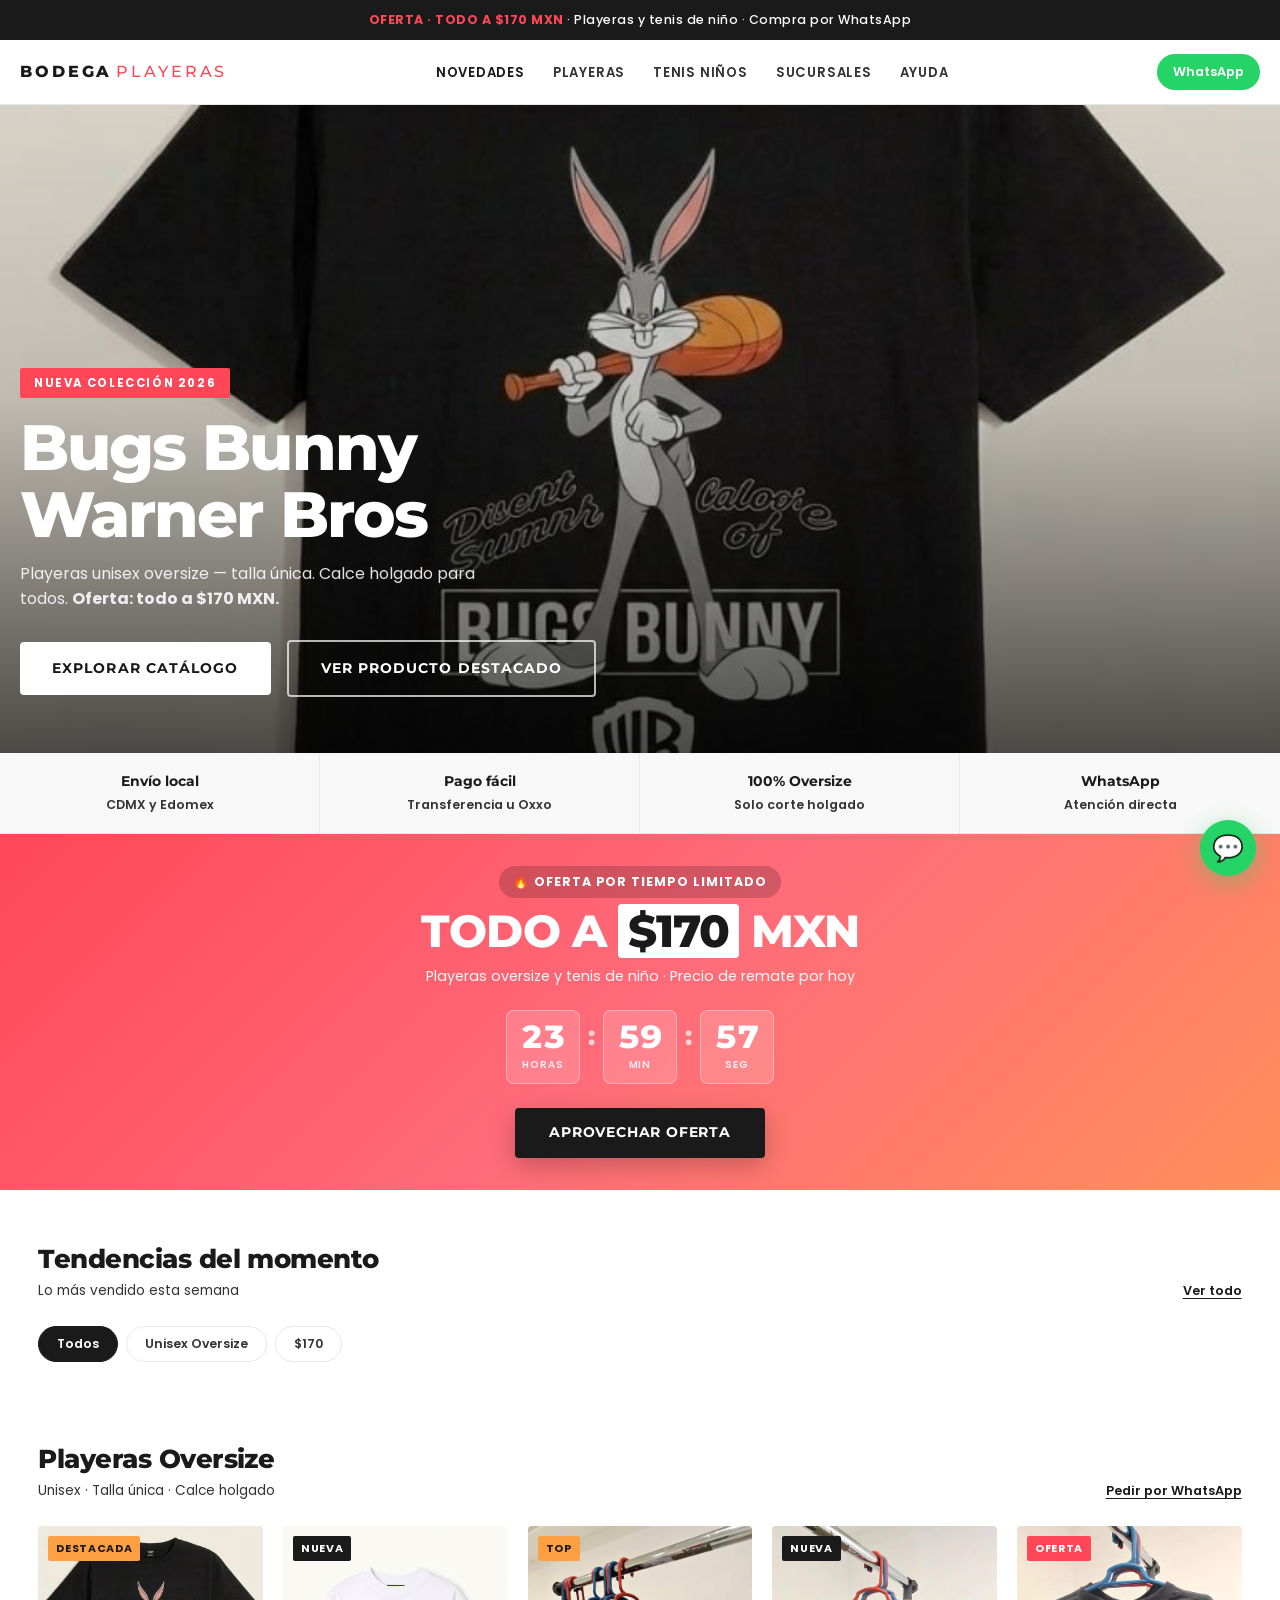
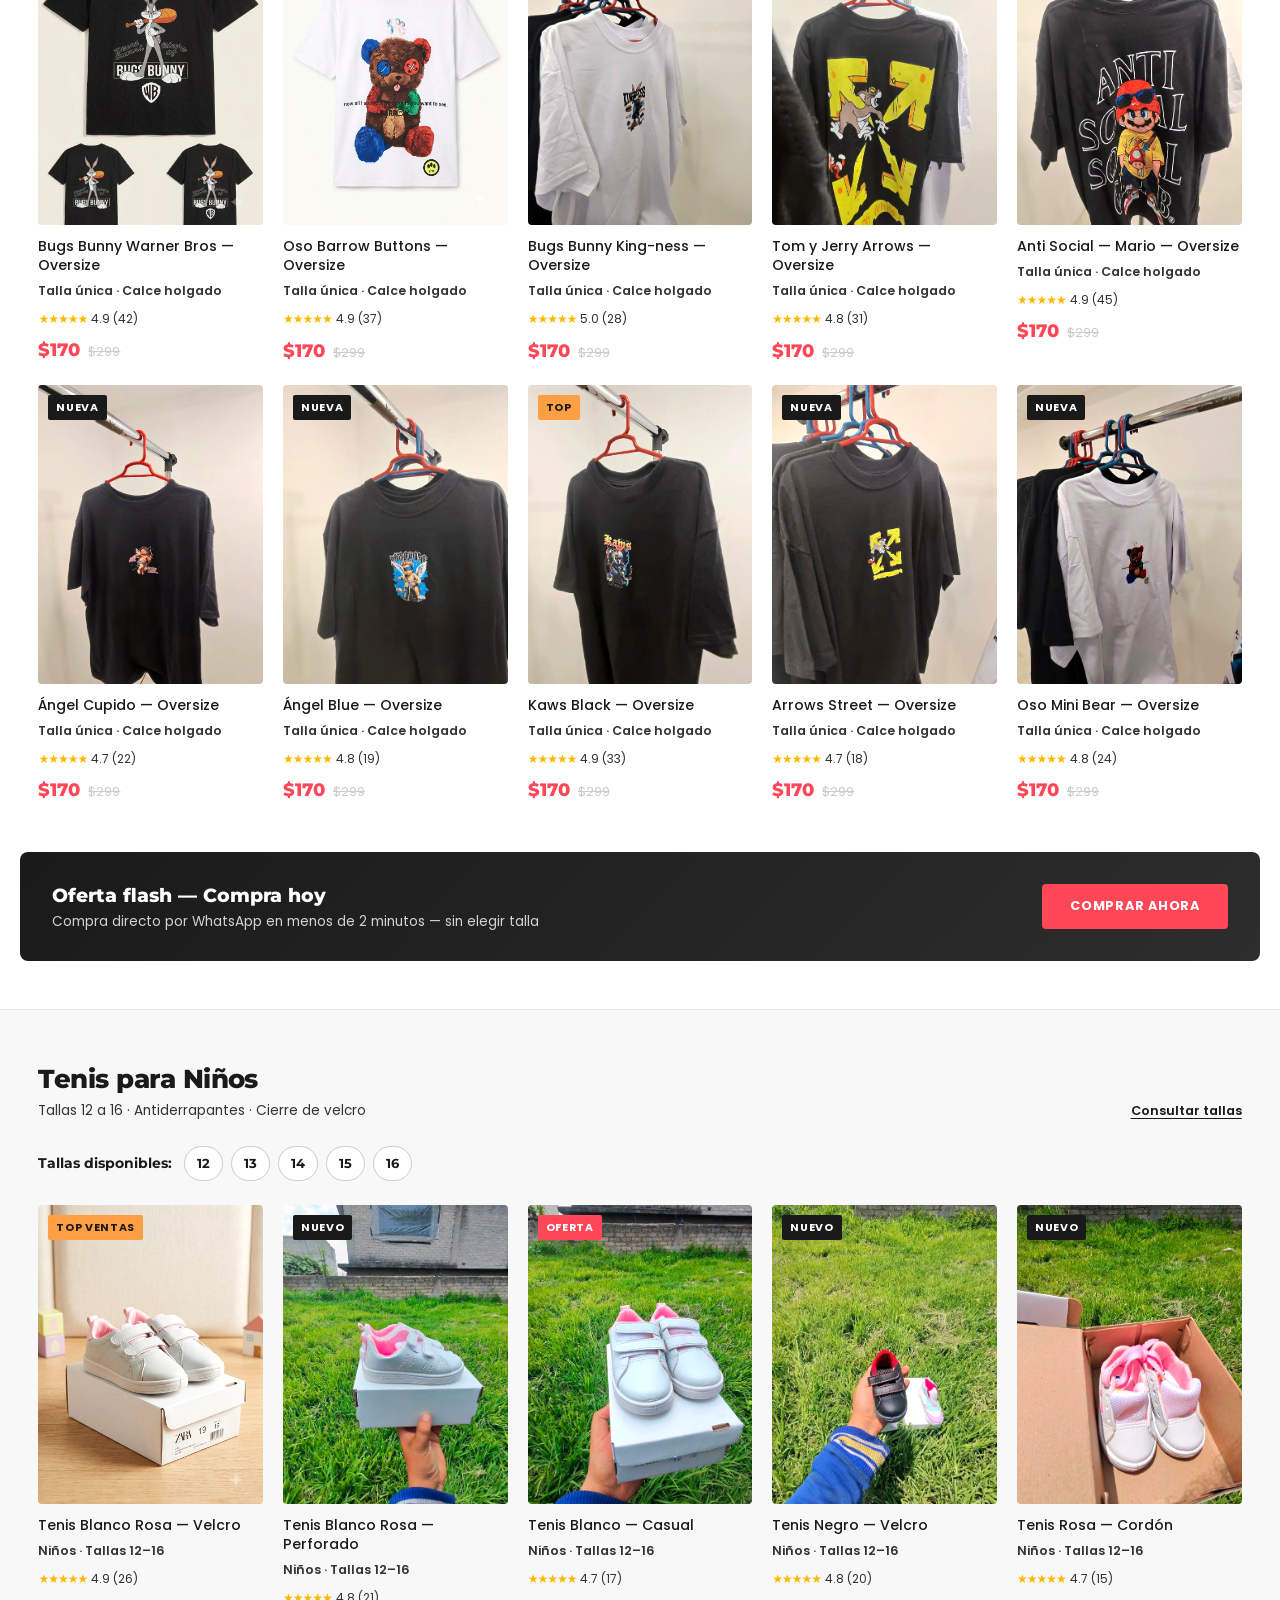
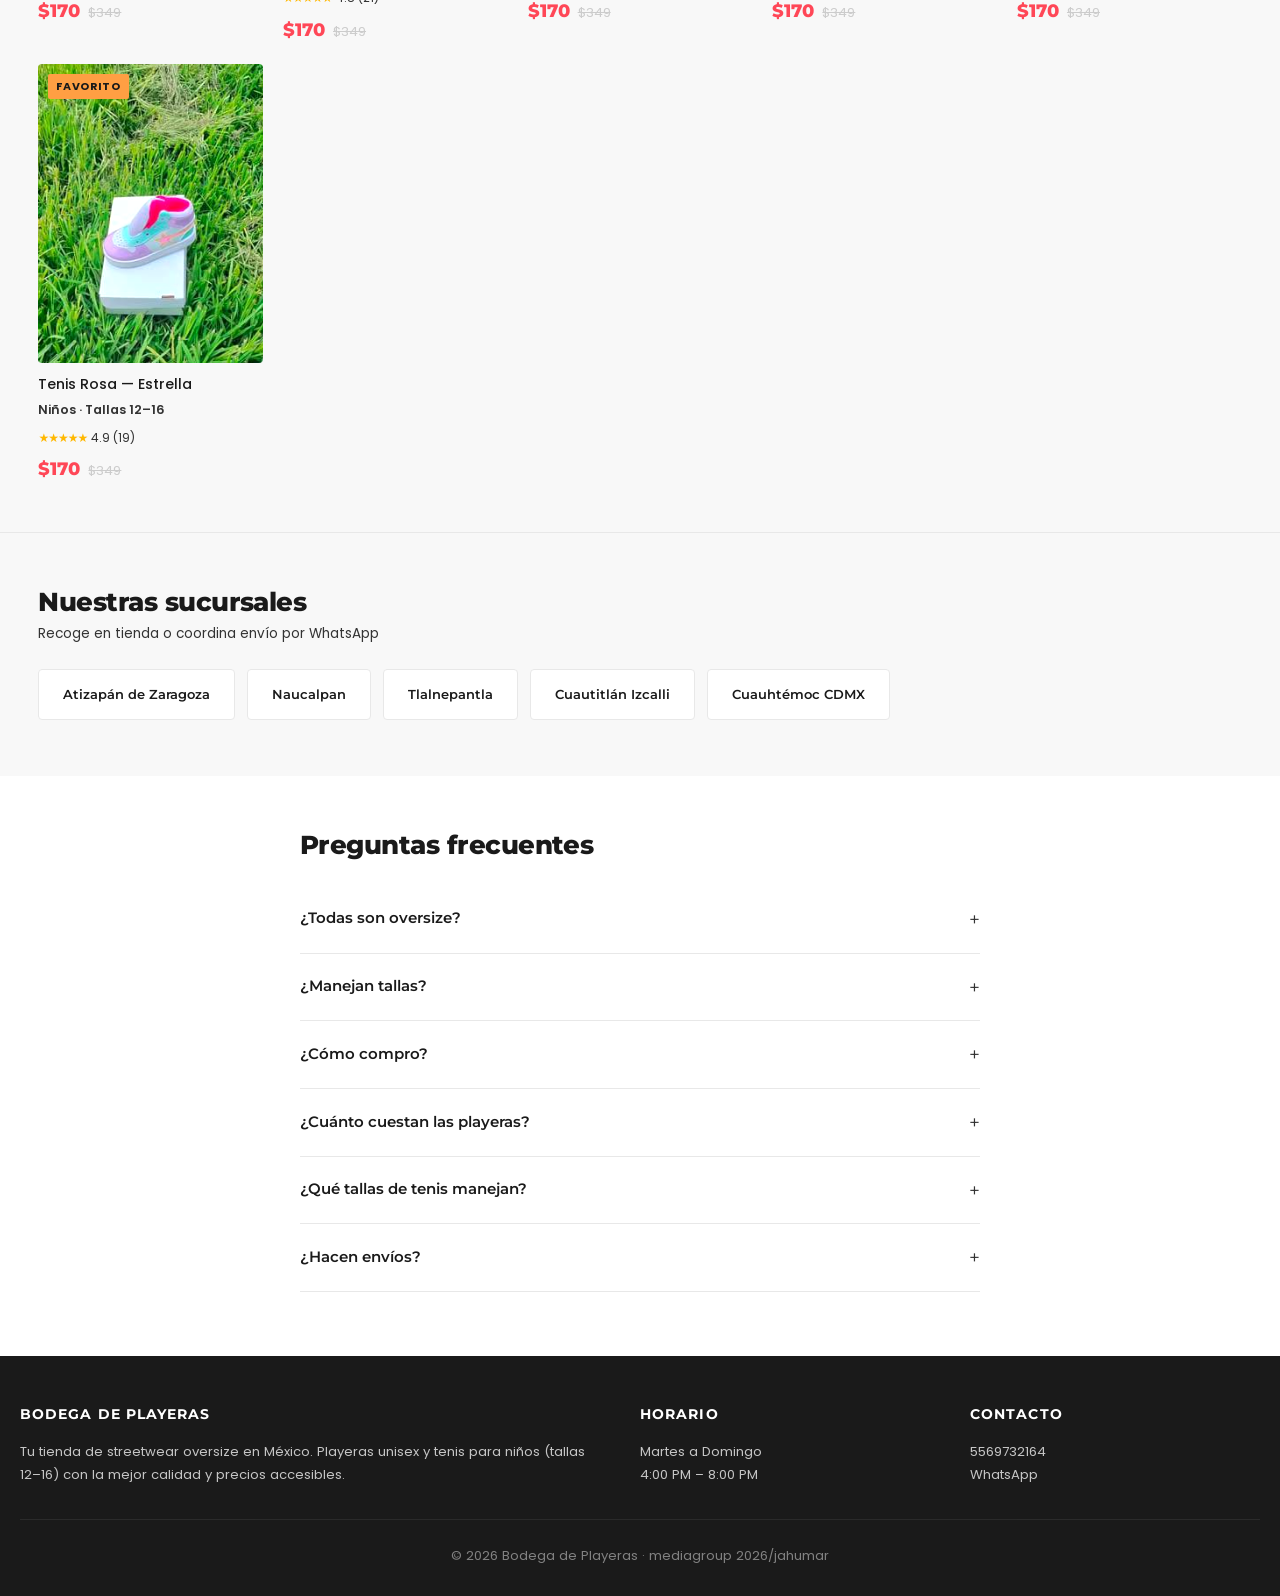
==== commit 1c33d2d4: "Agregar banner de oferta con cuenta regresiva (todo a 170) - Banner llamativo tipo oferta por tiempo" ====
--- a/index.html
+++ b/index.html
@@ -58,6 +58,23 @@
         <div class="trust-strip__item"><strong>100% Oversize</strong>Solo corte holgado</div>
         <div class="trust-strip__item"><strong>WhatsApp</strong>Atención directa</div>
     </div>
+
+    <!-- Banner de oferta con cuenta regresiva -->
+    <section class="offer-banner" id="ofertaBanner">
+        <div class="offer-banner__inner">
+            <span class="offer-banner__flag">🔥 Oferta por tiempo limitado</span>
+            <h2 class="offer-banner__title">TODO A <span>$170</span> MXN</h2>
+            <p class="offer-banner__sub">Playeras oversize y tenis de niño · Precio de remate por hoy</p>
+            <div class="countdown" id="countdown" role="timer" aria-live="polite">
+                <div class="countdown__box"><span class="countdown__num" id="cdHours">00</span><span class="countdown__label">Horas</span></div>
+                <span class="countdown__sep">:</span>
+                <div class="countdown__box"><span class="countdown__num" id="cdMins">00</span><span class="countdown__label">Min</span></div>
+                <span class="countdown__sep">:</span>
+                <div class="countdown__box"><span class="countdown__num" id="cdSecs">00</span><span class="countdown__label">Seg</span></div>
+            </div>
+            <a href="https://wa.me/525569732164?text=Hola%2C%20quiero%20aprovechar%20la%20oferta%20de%20todo%20a%20%24170%20MXN.%20%C2%BFMe%20pasas%20los%20modelos%20disponibles%3F" class="offer-banner__cta" target="_blank" rel="noopener">Aprovechar oferta</a>
+        </div>
+    </section>
 
     <section class="shop-section" id="novedades">
         <div class="container">
--- a/styles.css
+++ b/styles.css
@@ -314,6 +314,125 @@
     margin-bottom: 2px;
 }
 
+/* ═══ BANNER DE OFERTA + CUENTA REGRESIVA ═══ */
+.offer-banner {
+    background: linear-gradient(135deg, var(--coral) 0%, #ff6b7a 50%, #ff8f5a 100%);
+    color: var(--white);
+    text-align: center;
+    padding: 32px 20px;
+    overflow: hidden;
+}
+
+.offer-banner__inner {
+    max-width: 720px;
+    margin: 0 auto;
+    display: flex;
+    flex-direction: column;
+    align-items: center;
+    gap: 10px;
+}
+
+.offer-banner__flag {
+    display: inline-block;
+    font-size: 0.78rem;
+    font-weight: 700;
+    letter-spacing: 0.08em;
+    text-transform: uppercase;
+    background: rgba(0, 0, 0, 0.18);
+    padding: 6px 14px;
+    border-radius: 20px;
+}
+
+.offer-banner__title {
+    font-family: var(--font-display);
+    font-size: clamp(1.8rem, 6vw, 2.8rem);
+    font-weight: 800;
+    letter-spacing: -0.02em;
+    line-height: 1.05;
+}
+
+.offer-banner__title span {
+    color: var(--ink);
+    background: var(--white);
+    padding: 0 10px;
+    border-radius: var(--radius);
+}
+
+.offer-banner__sub {
+    font-size: 0.9rem;
+    opacity: 0.95;
+    margin-bottom: 6px;
+}
+
+.countdown {
+    display: flex;
+    align-items: center;
+    gap: 8px;
+    margin: 6px 0 4px;
+}
+
+.countdown__box {
+    display: flex;
+    flex-direction: column;
+    align-items: center;
+    background: rgba(255, 255, 255, 0.16);
+    border: 1px solid rgba(255, 255, 255, 0.35);
+    border-radius: var(--radius-lg);
+    padding: 10px 14px;
+    min-width: 64px;
+    backdrop-filter: blur(4px);
+}
+
+.countdown__num {
+    font-family: var(--font-display);
+    font-size: clamp(1.4rem, 5vw, 2rem);
+    font-weight: 800;
+    line-height: 1;
+    font-variant-numeric: tabular-nums;
+}
+
+.countdown__label {
+    font-size: 0.62rem;
+    font-weight: 600;
+    letter-spacing: 0.1em;
+    text-transform: uppercase;
+    margin-top: 4px;
+    opacity: 0.85;
+}
+
+.countdown__sep {
+    font-family: var(--font-display);
+    font-size: 1.6rem;
+    font-weight: 800;
+    opacity: 0.7;
+    align-self: flex-start;
+    margin-top: 6px;
+}
+
+.offer-banner__cta {
+    margin-top: 10px;
+    display: inline-flex;
+    align-items: center;
+    gap: 8px;
+    padding: 14px 34px;
+    background: var(--ink);
+    color: var(--white);
+    font-family: var(--font-display);
+    font-weight: 700;
+    font-size: 0.85rem;
+    letter-spacing: 0.06em;
+    text-transform: uppercase;
+    border-radius: var(--radius);
+    transition: all 0.3s ease;
+    box-shadow: 0 8px 24px rgba(0, 0, 0, 0.22);
+}
+
+.offer-banner__cta:hover {
+    transform: translateY(-2px);
+    background: #000;
+    box-shadow: 0 12px 32px rgba(0, 0, 0, 0.3);
+}
+
 /* ═══ SECTION HEADERS ═══ */
 .section-head {
     display: flex;
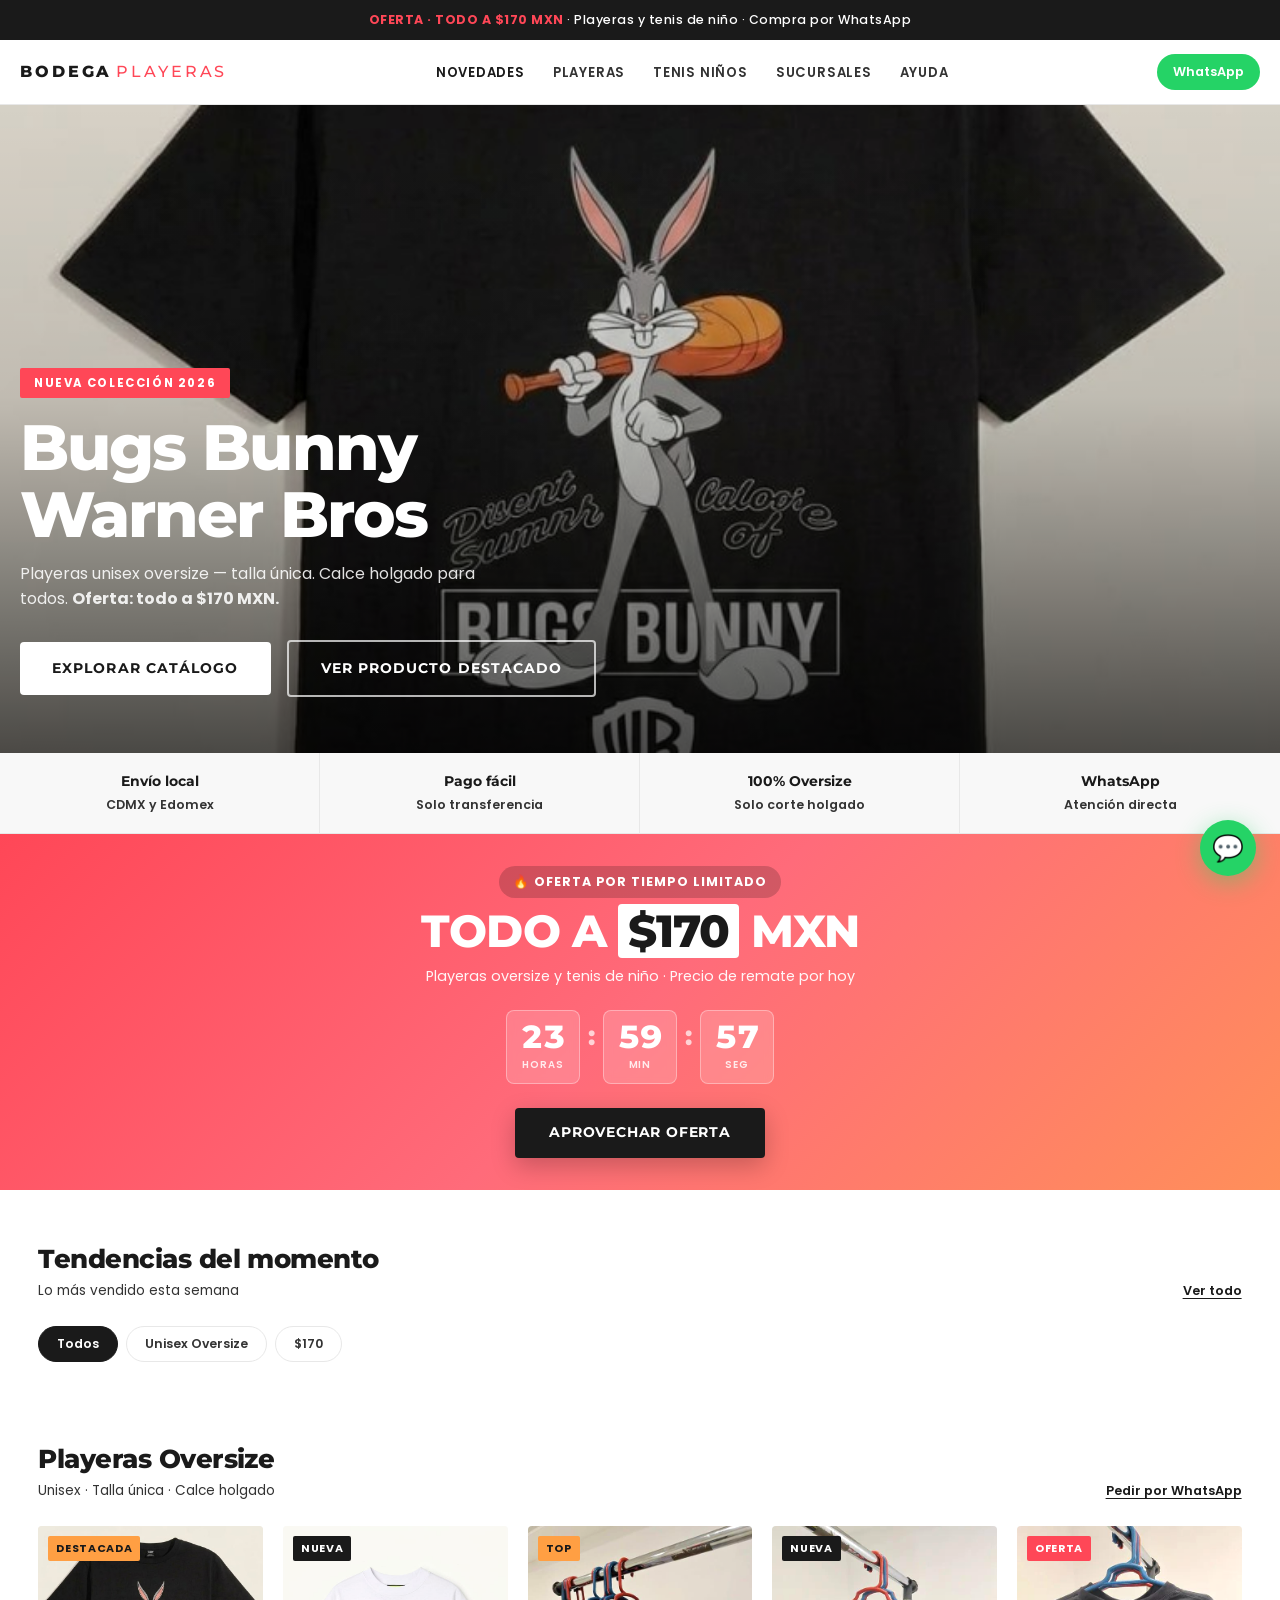
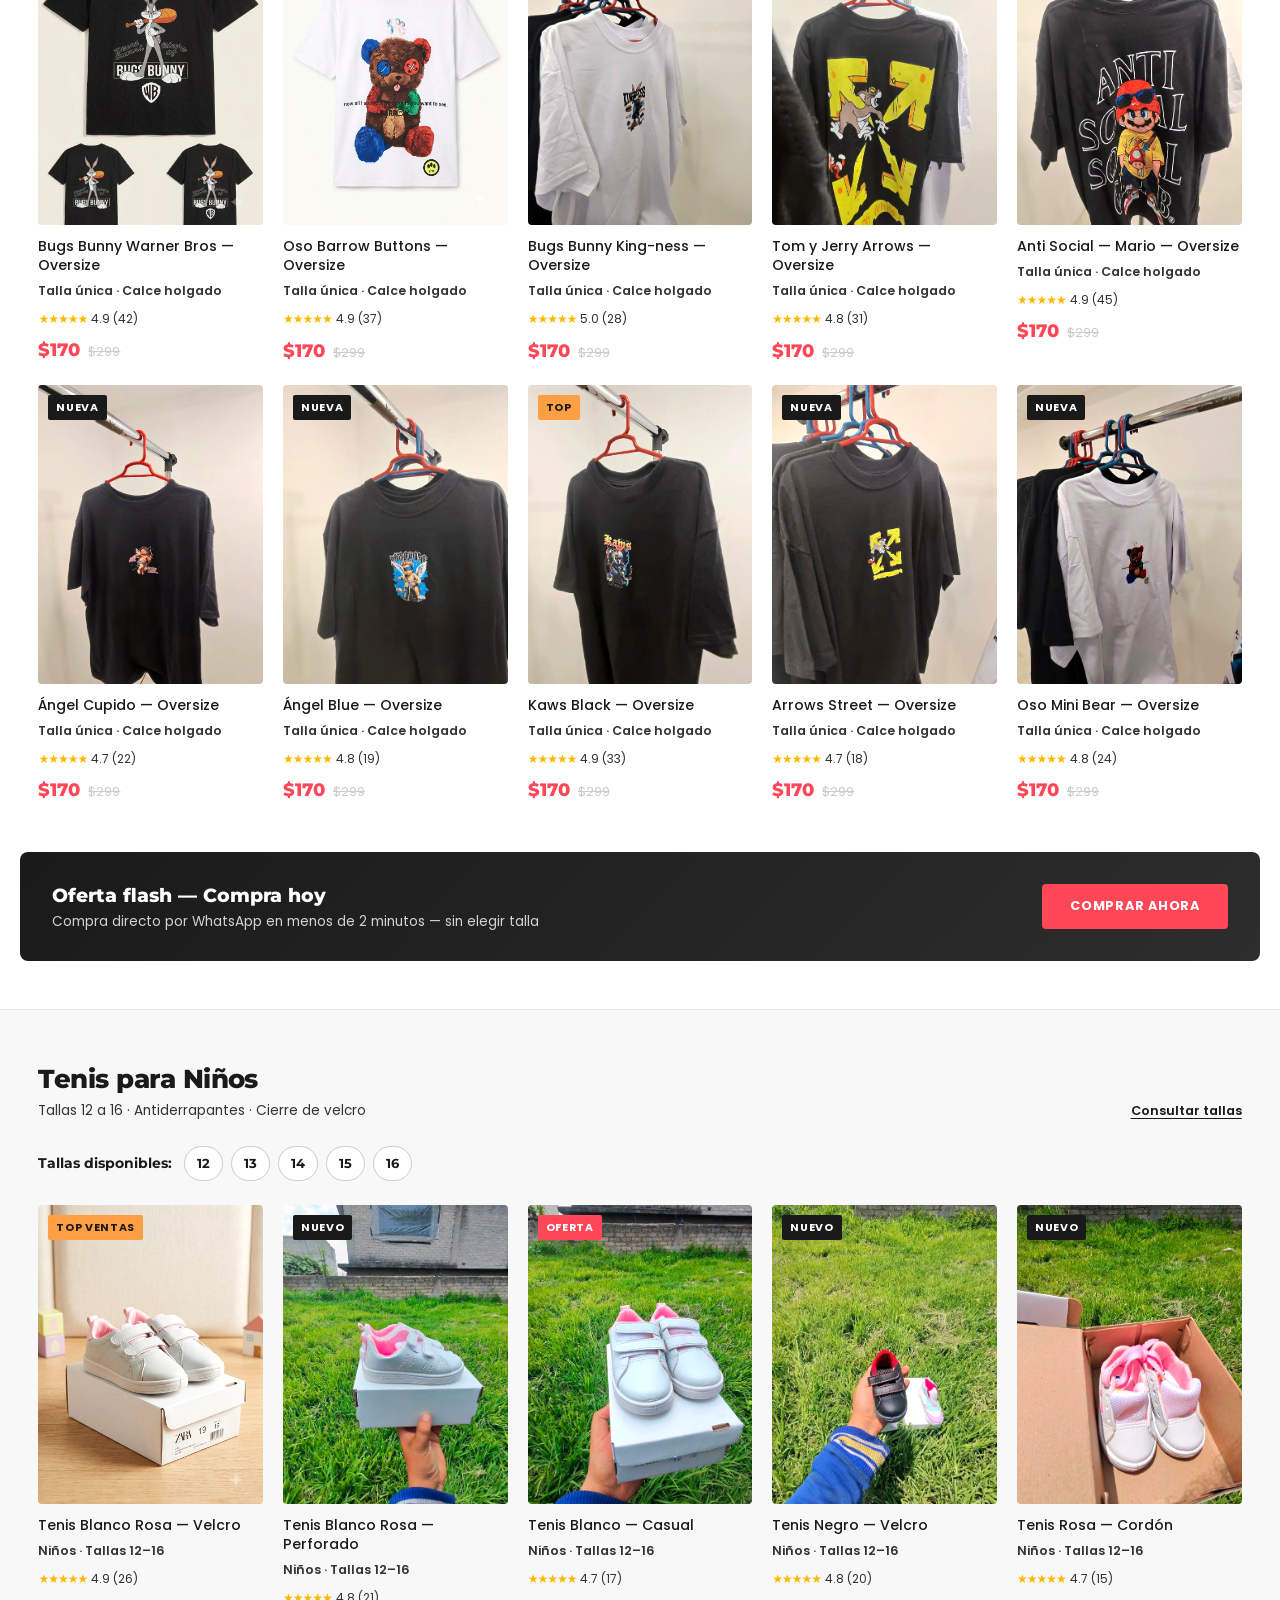
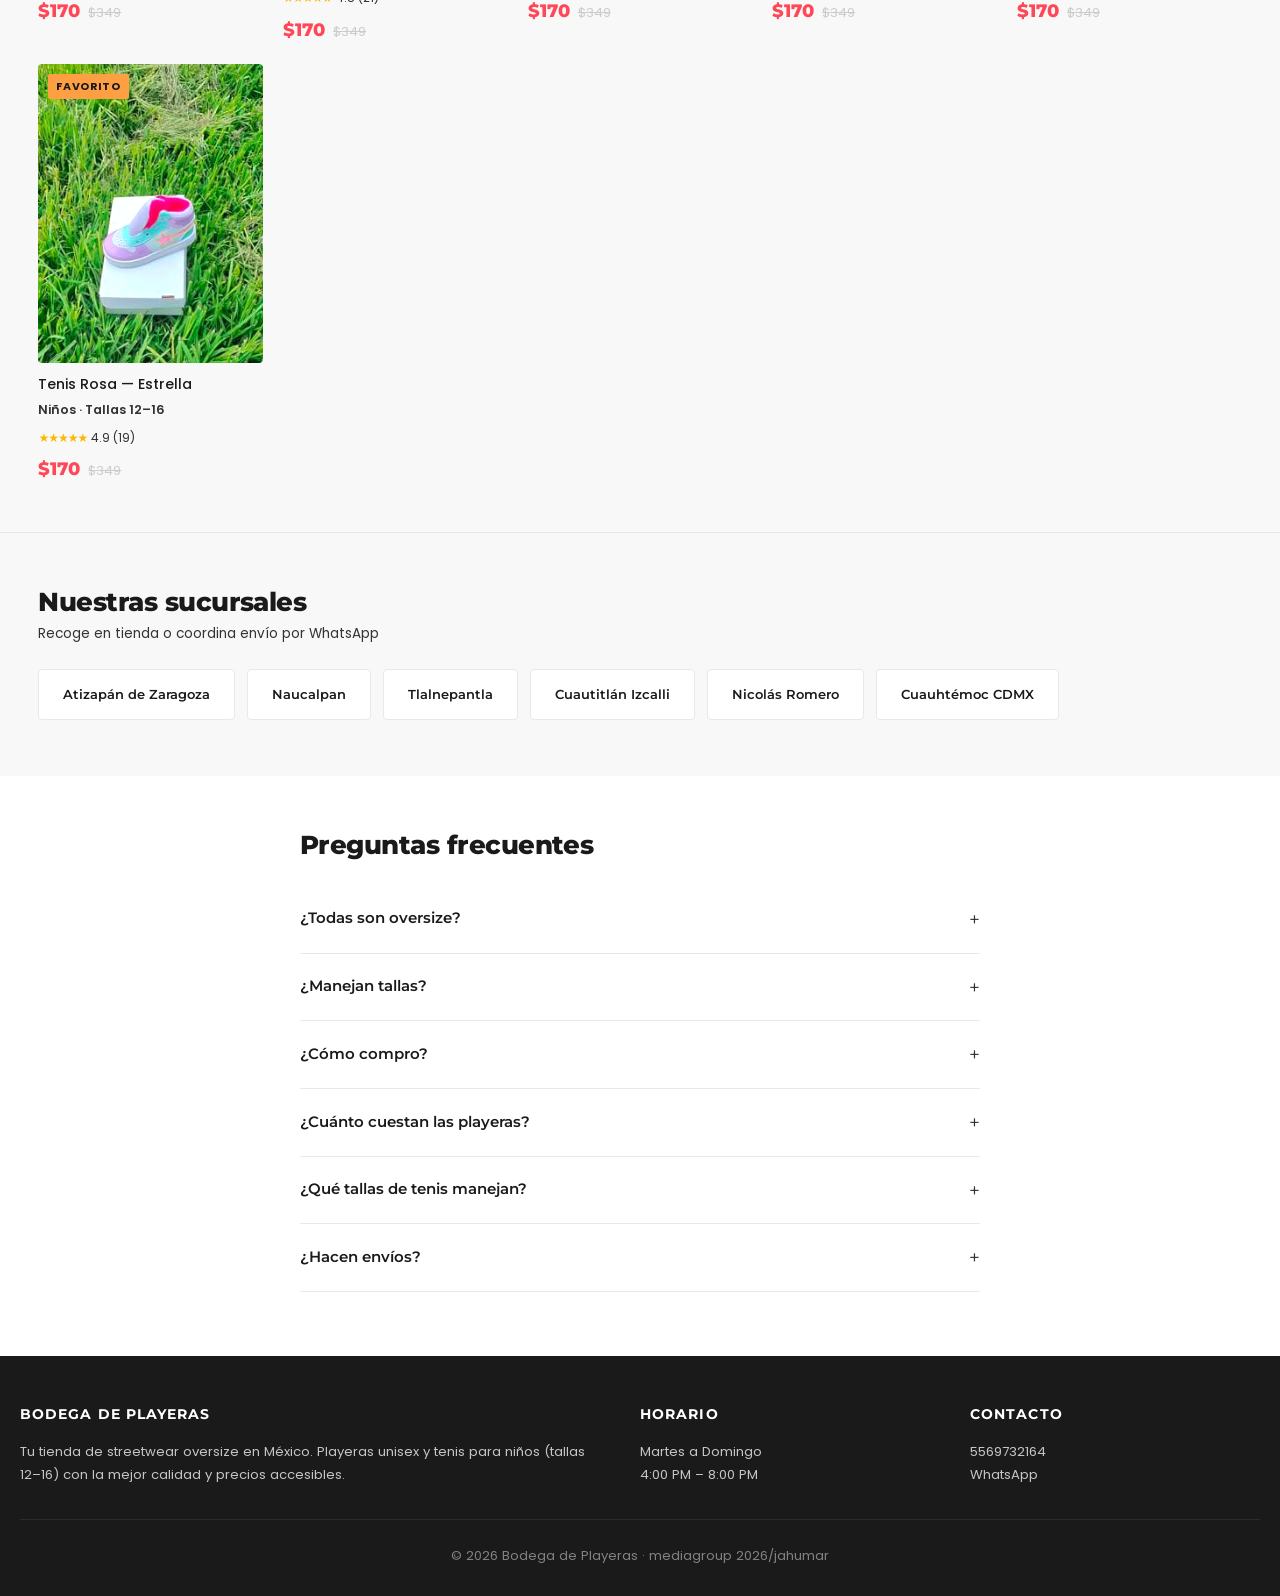
==== commit 8b8cb3eb: "Paginas de producto por articulo, sucursal Nicolas Romero y solo transferencia - Cada playera y teni" ====
--- a/index.html
+++ b/index.html
@@ -54,7 +54,7 @@
 
     <div class="trust-strip">
         <div class="trust-strip__item"><strong>Envío local</strong>CDMX y Edomex</div>
-        <div class="trust-strip__item"><strong>Pago fácil</strong>Transferencia u Oxxo</div>
+        <div class="trust-strip__item"><strong>Pago fácil</strong>Solo transferencia</div>
         <div class="trust-strip__item"><strong>100% Oversize</strong>Solo corte holgado</div>
         <div class="trust-strip__item"><strong>WhatsApp</strong>Atención directa</div>
     </div>
@@ -107,7 +107,7 @@
 
             <div class="shop-grid" id="shopGrid">
 
-                <a href="producto.html" class="shop-card" data-variant="oversize" data-price="170">
+                <a href="producto.html?p=bugs-bunny" class="shop-card" data-variant="oversize" data-price="170">
                     <div class="shop-card__media shop-card__media--product">
                         <span class="shop-card__badge shop-card__badge--hot">Destacada</span>
                         <img src="playera-producto.png" alt="Playera Oversize Bugs Bunny Warner Bros" loading="lazy">
@@ -124,7 +124,7 @@
                     </div>
                 </a>
 
-                <a href="https://wa.me/525569732164?text=Hola%2C%20me%20interesa%20la%20Playera%20Oso%20Barrow%20oversize%20por%20%24170%20MXN.%20%C2%BFSigue%20disponible%3F" class="shop-card" data-variant="oversize" data-price="170" target="_blank" rel="noopener">
+                <a href="producto.html?p=oso-barrow" class="shop-card" data-variant="oversize" data-price="170">
                     <div class="shop-card__media shop-card__media--tee">
                         <span class="shop-card__badge shop-card__badge--new">Nueva</span>
                         <img src="img/WhatsApp%20Image%202026-07-10%20at%203.26.46%20PM%20(3).jpeg" alt="Playera Oso Barrow botones oversize" loading="lazy">
@@ -141,7 +141,7 @@
                     </div>
                 </a>
 
-                <a href="https://wa.me/525569732164?text=Hola%2C%20me%20interesa%20la%20Playera%20Bugs%20Bunny%20King-ness%20oversize%20por%20%24170%20MXN.%20%C2%BFSigue%20disponible%3F" class="shop-card" data-variant="oversize" data-price="170" target="_blank" rel="noopener">
+                <a href="producto.html?p=bugs-kingness" class="shop-card" data-variant="oversize" data-price="170">
                     <div class="shop-card__media shop-card__media--tee">
                         <span class="shop-card__badge shop-card__badge--hot">Top</span>
                         <img src="img/WhatsApp%20Image%202026-07-10%20at%203.26.47%20PM%20(3).jpeg" alt="Playera Bugs Bunny King-ness blanca oversize" loading="lazy">
@@ -158,7 +158,7 @@
                     </div>
                 </a>
 
-                <a href="https://wa.me/525569732164?text=Hola%2C%20me%20interesa%20la%20Playera%20Tom%20y%20Jerry%20oversize%20por%20%24170%20MXN.%20%C2%BFSigue%20disponible%3F" class="shop-card" data-variant="oversize" data-price="170" target="_blank" rel="noopener">
+                <a href="producto.html?p=tom-jerry" class="shop-card" data-variant="oversize" data-price="170">
                     <div class="shop-card__media shop-card__media--tee">
                         <span class="shop-card__badge shop-card__badge--new">Nueva</span>
                         <img src="img/WhatsApp%20Image%202026-07-10%20at%203.26.47%20PM%20(6).jpeg" alt="Playera Tom y Jerry negra oversize" loading="lazy">
@@ -175,7 +175,7 @@
                     </div>
                 </a>
 
-                <a href="https://wa.me/525569732164?text=Hola%2C%20me%20interesa%20la%20Playera%20Anti%20Social%20Mario%20oversize%20por%20%24170%20MXN.%20%C2%BFSigue%20disponible%3F" class="shop-card" data-variant="oversize" data-price="170" target="_blank" rel="noopener">
+                <a href="producto.html?p=anti-social-mario" class="shop-card" data-variant="oversize" data-price="170">
                     <div class="shop-card__media shop-card__media--tee">
                         <span class="shop-card__badge shop-card__badge--sale">Oferta</span>
                         <img src="img/WhatsApp%20Image%202026-07-10%20at%203.26.46%20PM%20(12).jpeg" alt="Playera Anti Social Social Club Mario negra oversize" loading="lazy">
@@ -192,7 +192,7 @@
                     </div>
                 </a>
 
-                <a href="https://wa.me/525569732164?text=Hola%2C%20me%20interesa%20la%20Playera%20Angel%20Cupido%20oversize%20por%20%24170%20MXN.%20%C2%BFSigue%20disponible%3F" class="shop-card" data-variant="oversize" data-price="170" target="_blank" rel="noopener">
+                <a href="producto.html?p=angel-cupido" class="shop-card" data-variant="oversize" data-price="170">
                     <div class="shop-card__media shop-card__media--tee">
                         <span class="shop-card__badge shop-card__badge--new">Nueva</span>
                         <img src="img/WhatsApp%20Image%202026-07-10%20at%203.26.47%20PM%20(7).jpeg" alt="Playera Ángel Cupido negra oversize" loading="lazy">
@@ -209,7 +209,7 @@
                     </div>
                 </a>
 
-                <a href="https://wa.me/525569732164?text=Hola%2C%20me%20interesa%20la%20Playera%20Angel%20Blue%20oversize%20por%20%24170%20MXN.%20%C2%BFSigue%20disponible%3F" class="shop-card" data-variant="oversize" data-price="170" target="_blank" rel="noopener">
+                <a href="producto.html?p=angel-blue" class="shop-card" data-variant="oversize" data-price="170">
                     <div class="shop-card__media shop-card__media--tee">
                         <span class="shop-card__badge shop-card__badge--new">Nueva</span>
                         <img src="img/WhatsApp%20Image%202026-07-10%20at%203.26.47%20PM%20(9).jpeg" alt="Playera Ángel Blue negra oversize" loading="lazy">
@@ -226,7 +226,7 @@
                     </div>
                 </a>
 
-                <a href="https://wa.me/525569732164?text=Hola%2C%20me%20interesa%20la%20Playera%20Kaws%20Black%20oversize%20por%20%24170%20MXN.%20%C2%BFSigue%20disponible%3F" class="shop-card" data-variant="oversize" data-price="170" target="_blank" rel="noopener">
+                <a href="producto.html?p=kaws-black" class="shop-card" data-variant="oversize" data-price="170">
                     <div class="shop-card__media shop-card__media--tee">
                         <span class="shop-card__badge shop-card__badge--hot">Top</span>
                         <img src="img/WhatsApp%20Image%202026-07-10%20at%203.26.47%20PM%20(11).jpeg" alt="Playera Kaws negra oversize" loading="lazy">
@@ -243,7 +243,7 @@
                     </div>
                 </a>
 
-                <a href="https://wa.me/525569732164?text=Hola%2C%20me%20interesa%20la%20Playera%20Arrows%20Off%20oversize%20por%20%24170%20MXN.%20%C2%BFSigue%20disponible%3F" class="shop-card" data-variant="oversize" data-price="170" target="_blank" rel="noopener">
+                <a href="producto.html?p=arrows-street" class="shop-card" data-variant="oversize" data-price="170">
                     <div class="shop-card__media shop-card__media--tee">
                         <span class="shop-card__badge shop-card__badge--new">Nueva</span>
                         <img src="img/WhatsApp%20Image%202026-07-10%20at%203.26.47%20PM%20(2).jpeg" alt="Playera Arrows negra oversize" loading="lazy">
@@ -260,7 +260,7 @@
                     </div>
                 </a>
 
-                <a href="https://wa.me/525569732164?text=Hola%2C%20me%20interesa%20la%20Playera%20Oso%20Mini%20oversize%20por%20%24170%20MXN.%20%C2%BFSigue%20disponible%3F" class="shop-card" data-variant="oversize" data-price="170" target="_blank" rel="noopener">
+                <a href="producto.html?p=oso-mini" class="shop-card" data-variant="oversize" data-price="170">
                     <div class="shop-card__media shop-card__media--tee">
                         <span class="shop-card__badge shop-card__badge--new">Nueva</span>
                         <img src="img/WhatsApp%20Image%202026-07-10%20at%203.26.47%20PM%20(5).jpeg" alt="Playera Oso Mini blanca oversize" loading="lazy">
@@ -311,7 +311,7 @@
 
             <div class="shop-grid">
 
-                <a href="https://wa.me/525569732164?text=Hola%2C%20me%20interesan%20los%20Tenis%20Blanco%20Rosa%20Velcro%20(ni%C3%B1o%2C%20talla%2012-16)%20por%20%24170%20MXN.%20%C2%BFSiguen%20disponibles%3F" class="shop-card" target="_blank" rel="noopener">
+                <a href="producto.html?p=tenis-blanco-rosa-velcro" class="shop-card">
                     <div class="shop-card__media shop-card__media--tenis">
                         <span class="shop-card__badge shop-card__badge--hot">Top ventas</span>
                         <img src="img/WhatsApp%20Image%202026-07-10%20at%203.26.46%20PM%20(1).jpeg" alt="Tenis blanco con rosa de velcro para niña talla 12-16" loading="lazy" style="object-position:center 40%">
@@ -328,7 +328,7 @@
                     </div>
                 </a>
 
-                <a href="https://wa.me/525569732164?text=Hola%2C%20me%20interesan%20los%20Tenis%20Blanco%20Rosa%20Perforado%20(ni%C3%B1o%2C%20talla%2012-16)%20por%20%24170%20MXN.%20%C2%BFSiguen%20disponibles%3F" class="shop-card" target="_blank" rel="noopener">
+                <a href="producto.html?p=tenis-blanco-rosa-perforado" class="shop-card">
                     <div class="shop-card__media shop-card__media--tenis">
                         <span class="shop-card__badge shop-card__badge--new">Nuevo</span>
                         <img src="img/WhatsApp%20Image%202026-07-10%20at%203.26.47%20PM.jpeg" alt="Tenis blanco con rosa perforado para niña talla 12-16" loading="lazy" style="object-position:center 45%">
@@ -345,7 +345,7 @@
                     </div>
                 </a>
 
-                <a href="https://wa.me/525569732164?text=Hola%2C%20me%20interesan%20los%20Tenis%20Blanco%20Velcro%20(ni%C3%B1o%2C%20talla%2012-16)%20por%20%24170%20MXN.%20%C2%BFSiguen%20disponibles%3F" class="shop-card" target="_blank" rel="noopener">
+                <a href="producto.html?p=tenis-blanco-casual" class="shop-card">
                     <div class="shop-card__media shop-card__media--tenis">
                         <span class="shop-card__badge shop-card__badge--sale">Oferta</span>
                         <img src="img/WhatsApp%20Image%202026-07-10%20at%203.26.46%20PM%20(6).jpeg" alt="Tenis blanco de velcro para niña talla 12-16" loading="lazy" style="object-position:center 45%">
@@ -362,7 +362,7 @@
                     </div>
                 </a>
 
-                <a href="https://wa.me/525569732164?text=Hola%2C%20me%20interesan%20los%20Tenis%20Negro%20Velcro%20(ni%C3%B1o%2C%20talla%2012-16)%20por%20%24170%20MXN.%20%C2%BFSiguen%20disponibles%3F" class="shop-card" target="_blank" rel="noopener">
+                <a href="producto.html?p=tenis-negro-velcro" class="shop-card">
                     <div class="shop-card__media shop-card__media--tenis">
                         <span class="shop-card__badge shop-card__badge--new">Nuevo</span>
                         <img src="img/WhatsApp%20Image%202026-07-10%20at%203.26.46%20PM%20(13).jpeg" alt="Tenis negro de velcro para niño talla 12-16" loading="lazy" style="object-position:center 48%">
@@ -379,7 +379,7 @@
                     </div>
                 </a>
 
-                <a href="https://wa.me/525569732164?text=Hola%2C%20me%20interesan%20los%20Tenis%20Rosa%20Cordon%20(ni%C3%B1o%2C%20talla%2012-16)%20por%20%24170%20MXN.%20%C2%BFSiguen%20disponibles%3F" class="shop-card" target="_blank" rel="noopener">
+                <a href="producto.html?p=tenis-rosa-cordon" class="shop-card">
                     <div class="shop-card__media shop-card__media--tenis">
                         <span class="shop-card__badge shop-card__badge--new">Nuevo</span>
                         <img src="img/WhatsApp%20Image%202026-07-10%20at%203.26.47%20PM%20(10).jpeg" alt="Tenis rosa con cordón para niña talla 12-16" loading="lazy" style="object-position:center 52%">
@@ -396,7 +396,7 @@
                     </div>
                 </a>
 
-                <a href="https://wa.me/525569732164?text=Hola%2C%20me%20interesan%20los%20Tenis%20Rosa%20Estrella%20(ni%C3%B1o%2C%20talla%2012-16)%20por%20%24170%20MXN.%20%C2%BFSiguen%20disponibles%3F" class="shop-card" target="_blank" rel="noopener">
+                <a href="producto.html?p=tenis-rosa-estrella" class="shop-card">
                     <div class="shop-card__media shop-card__media--tenis">
                         <span class="shop-card__badge shop-card__badge--hot">Favorito</span>
                         <img src="img/WhatsApp%20Image%202026-07-10%20at%203.26.46%20PM%20(7).jpeg" alt="Tenis rosa con estrella para niña talla 12-16" loading="lazy" class="tenis-img--zoom" style="object-position:center 52%">
@@ -430,6 +430,7 @@
                 <a href="naucalpan.html" class="zone-pill">Naucalpan</a>
                 <a href="tlalnepantla.html" class="zone-pill">Tlalnepantla</a>
                 <a href="izcalli.html" class="zone-pill">Cuautitlán Izcalli</a>
+                <a href="nicolas-romero.html" class="zone-pill">Nicolás Romero</a>
                 <a href="cuhutemoc.html" class="zone-pill">Cuauhtémoc CDMX</a>
             </div>
         </div>
@@ -450,7 +451,7 @@
             </details>
             <details>
                 <summary>¿Cómo compro?</summary>
-                <p>Elige tu playera y pulsa "Comprar por WhatsApp". Te enviamos un mensaje prellenado para coordinar pago (transferencia u Oxxo) y entrega.</p>
+                <p>Elige tu producto y pulsa "Comprar por WhatsApp". Te enviamos un mensaje prellenado para coordinar el pago por <strong>transferencia bancaria</strong> y la entrega.</p>
             </details>
             <details>
                 <summary>¿Cuánto cuestan las playeras?</summary>
--- a/styles.css
+++ b/styles.css
@@ -1011,6 +1011,77 @@
     background: #f5f0e8;
 }
 
+/* ═══ PDP — GALERÍA CON ZOOM (foto más cercana) ═══ */
+.pdp-main {
+    position: relative;
+    aspect-ratio: 4 / 5;
+    overflow: hidden;
+    border-radius: var(--radius-lg);
+    border: 1px solid var(--line);
+    background: linear-gradient(165deg, #fafafa 0%, #f1f1f3 100%);
+    box-shadow: 0 8px 32px rgba(0, 0, 0, 0.1);
+    cursor: zoom-in;
+}
+
+.pdp-img {
+    width: 100%;
+    height: 100%;
+    object-fit: cover;
+    object-position: center 32%;
+    transform: scale(1.06);
+    transition: transform 0.45s var(--ease);
+    filter: brightness(1.03) contrast(1.03) saturate(1.04);
+    will-change: transform;
+}
+
+@media (hover: hover) {
+    .pdp-main:hover .pdp-img { transform: scale(1.4); }
+    .pdp-main:hover .pdp-img--zoom { transform: scale(2.3); }
+}
+
+.pdp-img--zoom { transform: scale(1.9); }
+
+.pdp-main.is-zoomed { cursor: zoom-out; }
+.pdp-main.is-zoomed .pdp-img { transform: scale(1.95); }
+.pdp-main.is-zoomed .pdp-img--zoom { transform: scale(2.6); }
+
+.pdp-zoom-hint {
+    position: absolute;
+    bottom: 12px;
+    left: 12px;
+    z-index: 2;
+    font-size: 0.72rem;
+    font-weight: 600;
+    color: var(--white);
+    background: rgba(0, 0, 0, 0.55);
+    padding: 6px 12px;
+    border-radius: 20px;
+    pointer-events: none;
+    backdrop-filter: blur(4px);
+}
+
+.pdp-back {
+    display: inline-block;
+    font-size: 0.8rem;
+    font-weight: 600;
+    color: var(--ink-soft);
+    margin-bottom: 14px;
+}
+
+.pdp-back:hover { color: var(--ink); }
+
+.pdp-offer-tag {
+    font-size: 0.68rem;
+    font-weight: 700;
+    letter-spacing: 0.06em;
+    text-transform: uppercase;
+    background: var(--coral);
+    color: var(--white);
+    padding: 4px 10px;
+    border-radius: 3px;
+    align-self: center;
+}
+
 .hero-shop--gradient {
     background: linear-gradient(135deg, #1a1a1a 0%, #2d2d2d 50%, #1a1a1a 100%);
 }
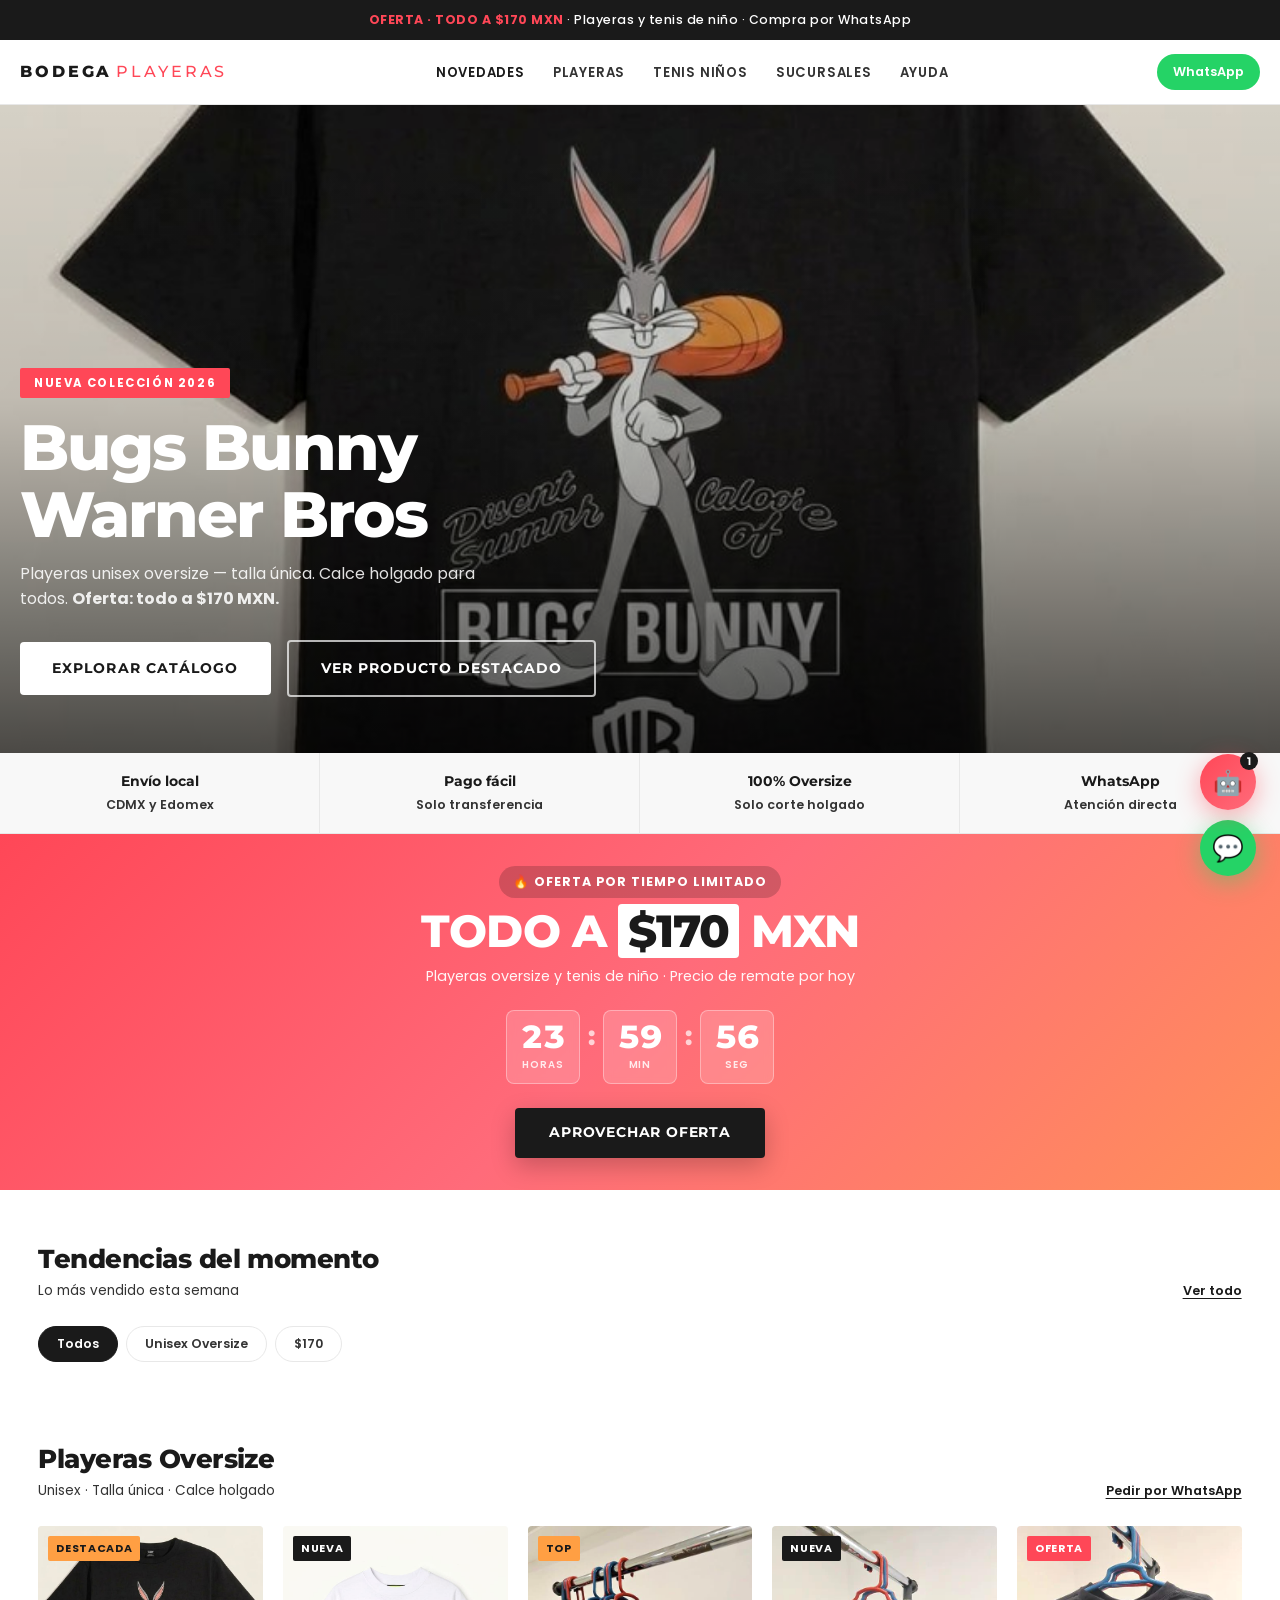
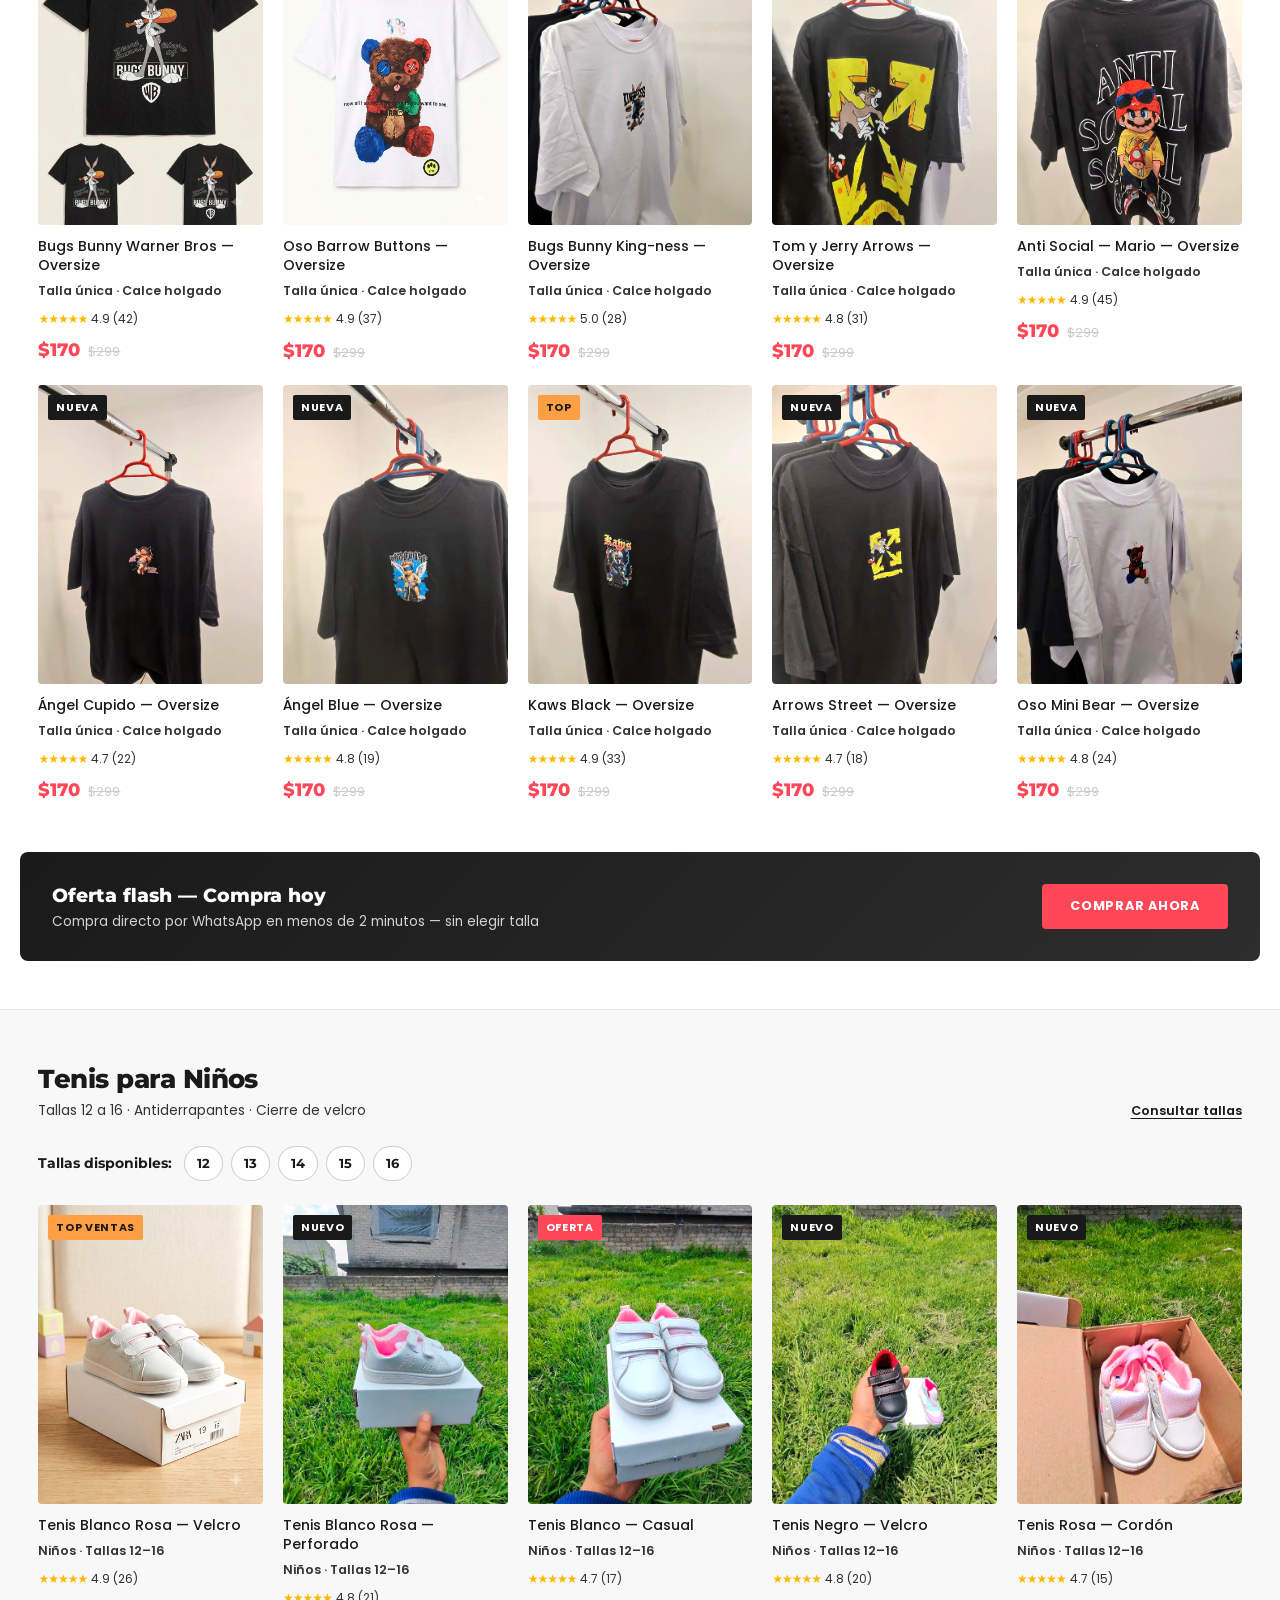
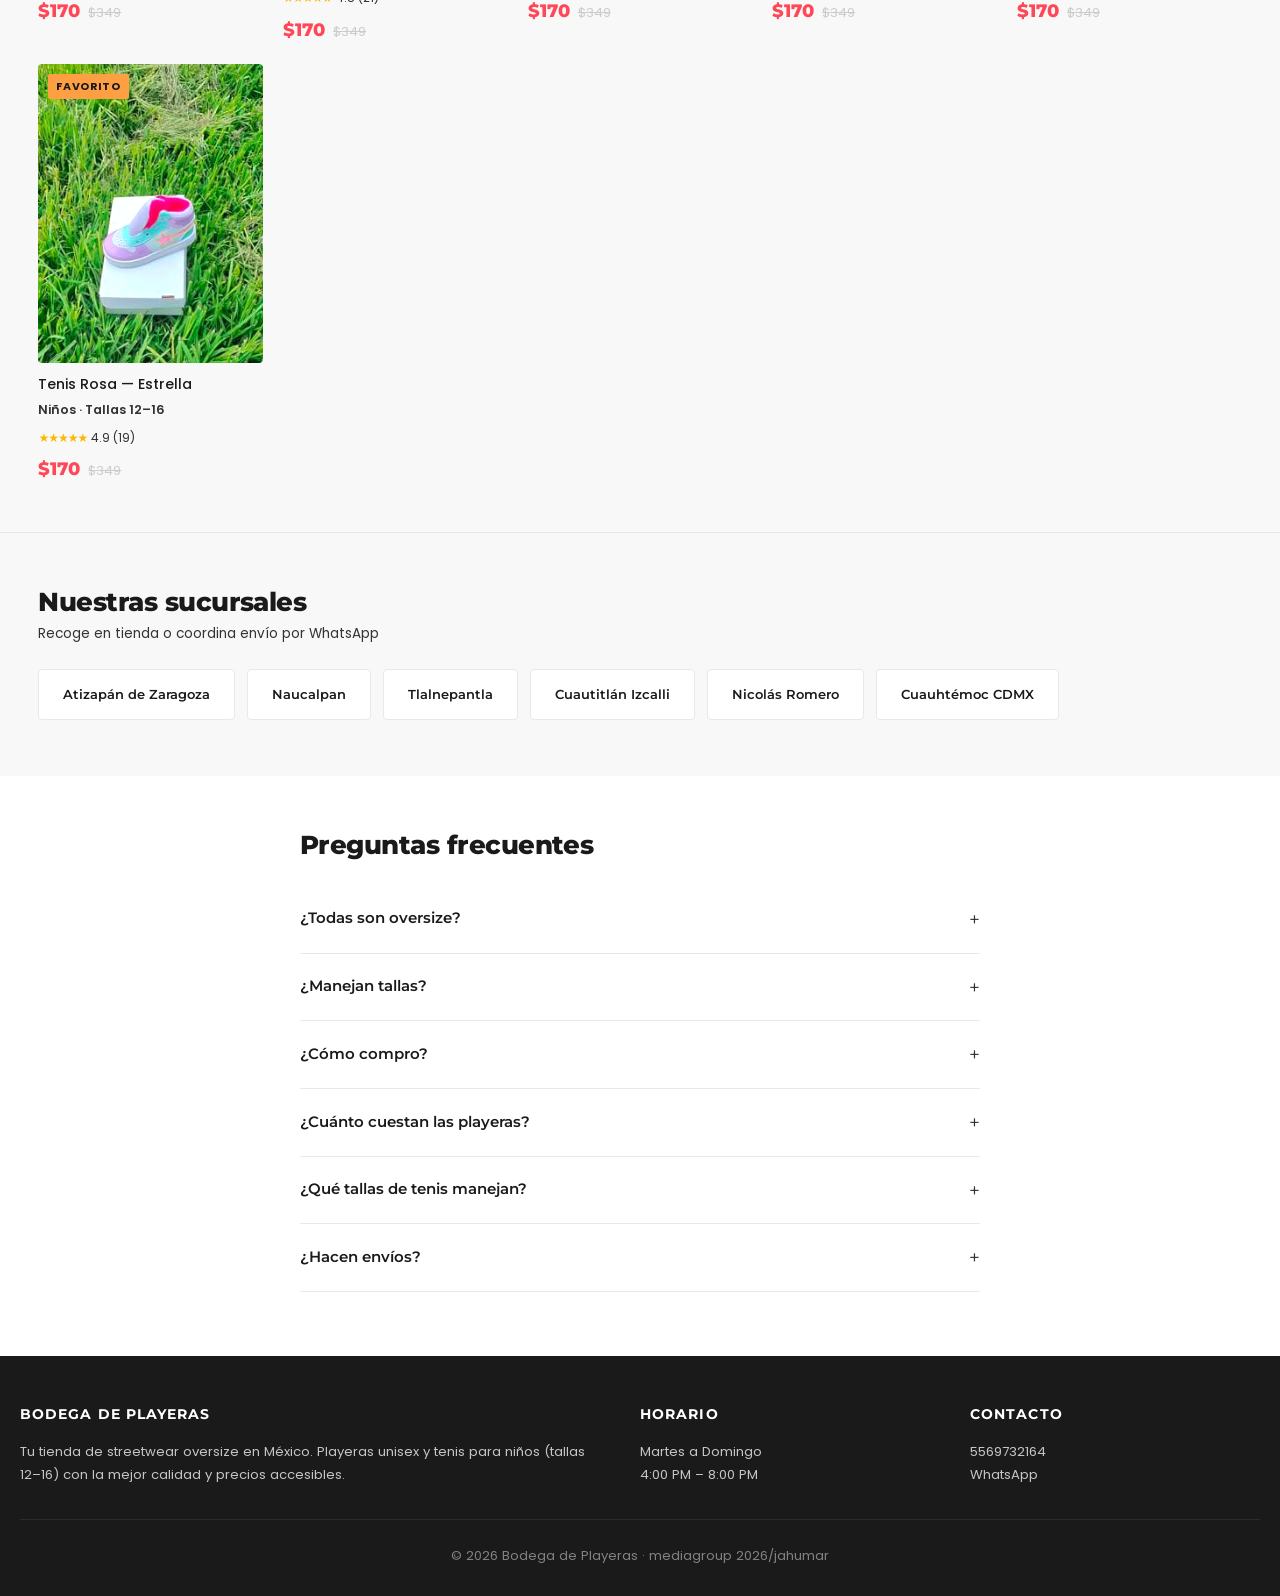
==== commit f2198350: "Integrar chatbot de ventas flotante con cierre a WhatsApp - Burbuja flotante y ventana de chat respo" ====
--- a/index.html
+++ b/index.html
@@ -494,7 +494,39 @@
 
     <a href="https://wa.me/525569732164" class="wa-float" target="_blank" rel="noopener" aria-label="WhatsApp">💬</a>
 
+    <!-- ═══ CHATBOT DE VENTAS ═══ -->
+    <div class="chatbot" id="chatbot">
+        <button class="chatbot__toggle" id="chatbotToggle" aria-label="Abrir chat de ventas">
+            <span class="chatbot__toggle-icon">🤖</span>
+            <span class="chatbot__badge">1</span>
+        </button>
+        <div class="chatbot__window" id="chatbotWindow" role="dialog" aria-label="Chat de ventas" aria-hidden="true">
+            <div class="chatbot__header">
+                <div class="chatbot__header-info">
+                    <span class="chatbot__avatar">BP</span>
+                    <div>
+                        <strong>Bodega de Playeras</strong>
+                        <span class="chatbot__status">En línea · Responde al instante</span>
+                    </div>
+                </div>
+                <button class="chatbot__close" id="chatbotClose" aria-label="Cerrar chat">&times;</button>
+            </div>
+            <div class="chatbot__body" id="chatbotBody"></div>
+            <div class="chatbot__quick" id="chatbotQuick">
+                <button class="chatbot__chip" data-q="playeras">👕 Playeras</button>
+                <button class="chatbot__chip" data-q="tenis">👟 Tenis niño</button>
+                <button class="chatbot__chip" data-q="precio">🔥 Precios</button>
+                <button class="chatbot__chip" data-q="envio">🚚 Envíos</button>
+            </div>
+            <form class="chatbot__input" id="chatbotForm" autocomplete="off">
+                <input type="text" id="chatbotInput" placeholder="Escribe aquí… (ej: tenis)" aria-label="Escribe tu mensaje">
+                <button type="submit" aria-label="Enviar mensaje">➤</button>
+            </form>
+        </div>
+    </div>
+
     <script src="home.js"></script>
+    <script src="chatbot.js"></script>
     <script type="application/ld+json">
     {
       "@context": "https://schema.org",
--- a/styles.css
+++ b/styles.css
@@ -1306,6 +1306,272 @@
 /* Hidden filter */
 .shop-card.is-hidden { display: none; }
 
+/* ═══ CHATBOT DE VENTAS ═══ */
+.chatbot__toggle {
+    position: fixed;
+    right: 24px;
+    bottom: 90px;
+    z-index: 320;
+    width: 56px;
+    height: 56px;
+    border-radius: 50%;
+    background: linear-gradient(135deg, var(--coral), #ff6b7a);
+    color: var(--white);
+    display: flex;
+    align-items: center;
+    justify-content: center;
+    font-size: 1.5rem;
+    box-shadow: 0 6px 24px rgba(255, 71, 87, 0.45);
+    animation: chatPulse 2.4s ease-in-out infinite;
+    transition: transform 0.25s var(--ease);
+}
+
+.chatbot__toggle:hover { transform: scale(1.08); }
+.chatbot.is-open .chatbot__toggle { display: none; }
+
+@keyframes chatPulse {
+    0%, 100% { box-shadow: 0 6px 24px rgba(255, 71, 87, 0.45); }
+    50% { box-shadow: 0 6px 30px rgba(255, 71, 87, 0.75); }
+}
+
+.chatbot__badge {
+    position: absolute;
+    top: -2px;
+    right: -2px;
+    min-width: 18px;
+    height: 18px;
+    padding: 0 4px;
+    border-radius: 9px;
+    background: var(--ink);
+    color: var(--white);
+    font-family: var(--font-display);
+    font-size: 0.68rem;
+    font-weight: 700;
+    display: flex;
+    align-items: center;
+    justify-content: center;
+}
+
+.chatbot__window {
+    position: fixed;
+    right: 24px;
+    bottom: 90px;
+    z-index: 320;
+    width: 360px;
+    max-width: calc(100vw - 32px);
+    height: min(560px, 72vh);
+    background: var(--white);
+    border: 1px solid var(--line);
+    border-radius: 16px;
+    box-shadow: 0 16px 48px rgba(0, 0, 0, 0.22);
+    display: flex;
+    flex-direction: column;
+    overflow: hidden;
+    opacity: 0;
+    transform: translateY(16px) scale(0.98);
+    pointer-events: none;
+    transition: opacity 0.28s var(--ease), transform 0.28s var(--ease);
+}
+
+.chatbot.is-open .chatbot__window {
+    opacity: 1;
+    transform: translateY(0) scale(1);
+    pointer-events: auto;
+}
+
+.chatbot__header {
+    background: linear-gradient(135deg, var(--ink), #2d2d2d);
+    color: var(--white);
+    padding: 14px 16px;
+    display: flex;
+    align-items: center;
+    justify-content: space-between;
+    gap: 10px;
+}
+
+.chatbot__header-info { display: flex; align-items: center; gap: 10px; }
+
+.chatbot__avatar {
+    width: 38px;
+    height: 38px;
+    border-radius: 50%;
+    background: var(--coral);
+    color: var(--white);
+    font-family: var(--font-display);
+    font-weight: 800;
+    font-size: 0.8rem;
+    display: flex;
+    align-items: center;
+    justify-content: center;
+    flex-shrink: 0;
+}
+
+.chatbot__header strong { display: block; font-family: var(--font-display); font-size: 0.9rem; }
+
+.chatbot__status { font-size: 0.72rem; opacity: 0.85; display: flex; align-items: center; gap: 5px; }
+
+.chatbot__status::before {
+    content: '';
+    width: 7px;
+    height: 7px;
+    border-radius: 50%;
+    background: var(--green);
+    display: inline-block;
+}
+
+.chatbot__close {
+    color: var(--white);
+    font-size: 1.6rem;
+    line-height: 1;
+    width: 32px;
+    height: 32px;
+    border-radius: 50%;
+    transition: background 0.2s ease;
+}
+
+.chatbot__close:hover { background: rgba(255, 255, 255, 0.15); }
+
+.chatbot__body {
+    flex: 1;
+    overflow-y: auto;
+    padding: 16px;
+    background: var(--bg-soft);
+    display: flex;
+    flex-direction: column;
+    gap: 10px;
+}
+
+.chatbot__msg { display: flex; max-width: 85%; }
+.chatbot__msg--bot { align-self: flex-start; }
+.chatbot__msg--user { align-self: flex-end; }
+
+.chatbot__bubble {
+    padding: 10px 14px;
+    border-radius: 14px;
+    font-size: 0.86rem;
+    line-height: 1.5;
+    box-shadow: var(--shadow-sm);
+    word-break: break-word;
+}
+
+.chatbot__msg--bot .chatbot__bubble {
+    background: var(--white);
+    color: var(--ink);
+    border-bottom-left-radius: 4px;
+}
+
+.chatbot__msg--user .chatbot__bubble {
+    background: var(--coral);
+    color: var(--white);
+    border-bottom-right-radius: 4px;
+}
+
+.chatbot__wa {
+    display: inline-flex;
+    align-items: center;
+    gap: 6px;
+    margin-top: 8px;
+    padding: 9px 14px;
+    background: var(--wa);
+    color: var(--white) !important;
+    font-weight: 600;
+    font-size: 0.8rem;
+    border-radius: 20px;
+    transition: transform 0.2s ease;
+}
+
+.chatbot__wa:hover { transform: translateY(-1px); }
+
+.chatbot__typing { display: flex; gap: 4px; align-items: center; }
+
+.chatbot__typing span {
+    width: 7px;
+    height: 7px;
+    border-radius: 50%;
+    background: var(--line-dark);
+    animation: chatDot 1s infinite;
+}
+
+.chatbot__typing span:nth-child(2) { animation-delay: 0.15s; }
+.chatbot__typing span:nth-child(3) { animation-delay: 0.3s; }
+
+@keyframes chatDot {
+    0%, 60%, 100% { transform: translateY(0); opacity: 0.5; }
+    30% { transform: translateY(-5px); opacity: 1; }
+}
+
+.chatbot__quick {
+    display: flex;
+    gap: 6px;
+    flex-wrap: wrap;
+    padding: 10px 12px;
+    background: var(--white);
+    border-top: 1px solid var(--line);
+}
+
+.chatbot__chip {
+    font-size: 0.75rem;
+    font-weight: 600;
+    padding: 6px 12px;
+    border: 1.5px solid var(--line);
+    border-radius: 16px;
+    color: var(--ink-soft);
+    background: var(--white);
+    transition: all 0.2s ease;
+}
+
+.chatbot__chip:hover { border-color: var(--ink); background: var(--ink); color: var(--white); }
+
+.chatbot__input {
+    display: flex;
+    gap: 8px;
+    padding: 12px;
+    background: var(--white);
+    border-top: 1px solid var(--line);
+}
+
+.chatbot__input input {
+    flex: 1;
+    padding: 10px 14px;
+    border: 1.5px solid var(--line);
+    border-radius: 22px;
+    font-family: inherit;
+    font-size: 0.85rem;
+    outline: none;
+    transition: border-color 0.2s ease;
+}
+
+.chatbot__input input:focus { border-color: var(--coral); }
+
+.chatbot__input button {
+    width: 42px;
+    height: 42px;
+    flex-shrink: 0;
+    border-radius: 50%;
+    background: var(--coral);
+    color: var(--white);
+    font-size: 1rem;
+    display: flex;
+    align-items: center;
+    justify-content: center;
+    transition: transform 0.2s ease;
+}
+
+.chatbot__input button:hover { transform: scale(1.06); }
+
+@media (max-width: 480px) {
+    .chatbot__window {
+        right: 12px;
+        left: 12px;
+        bottom: 86px;
+        width: auto;
+        max-width: none;
+        height: min(70vh, 520px);
+    }
+    .chatbot__toggle { right: 16px; bottom: 82px; }
+    .wa-float { bottom: 16px; right: 16px; }
+}
+
 /* ═══ MEDIA DE PLAYERAS (catálogo real) ═══ */
 .shop-card__media--tee {
     background: linear-gradient(165deg, #fafafa 0%, #f1f1f3 100%);
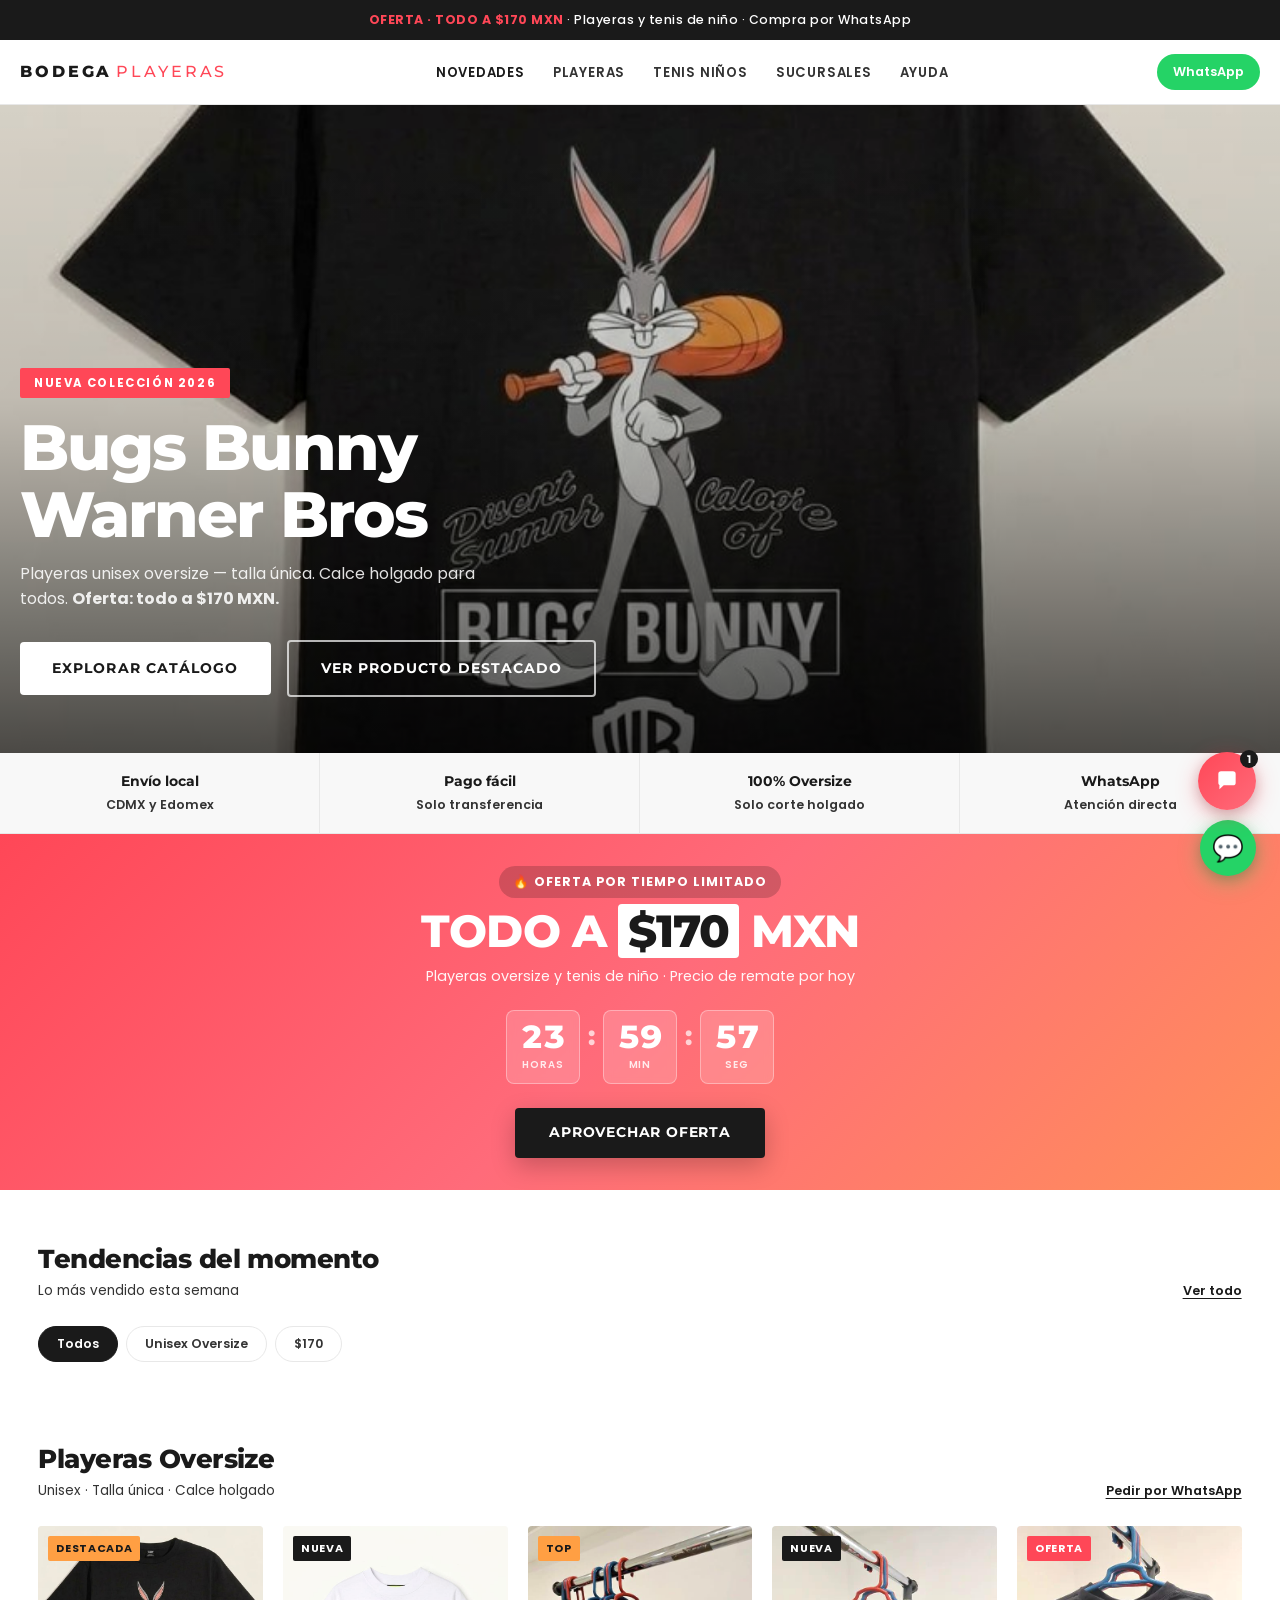
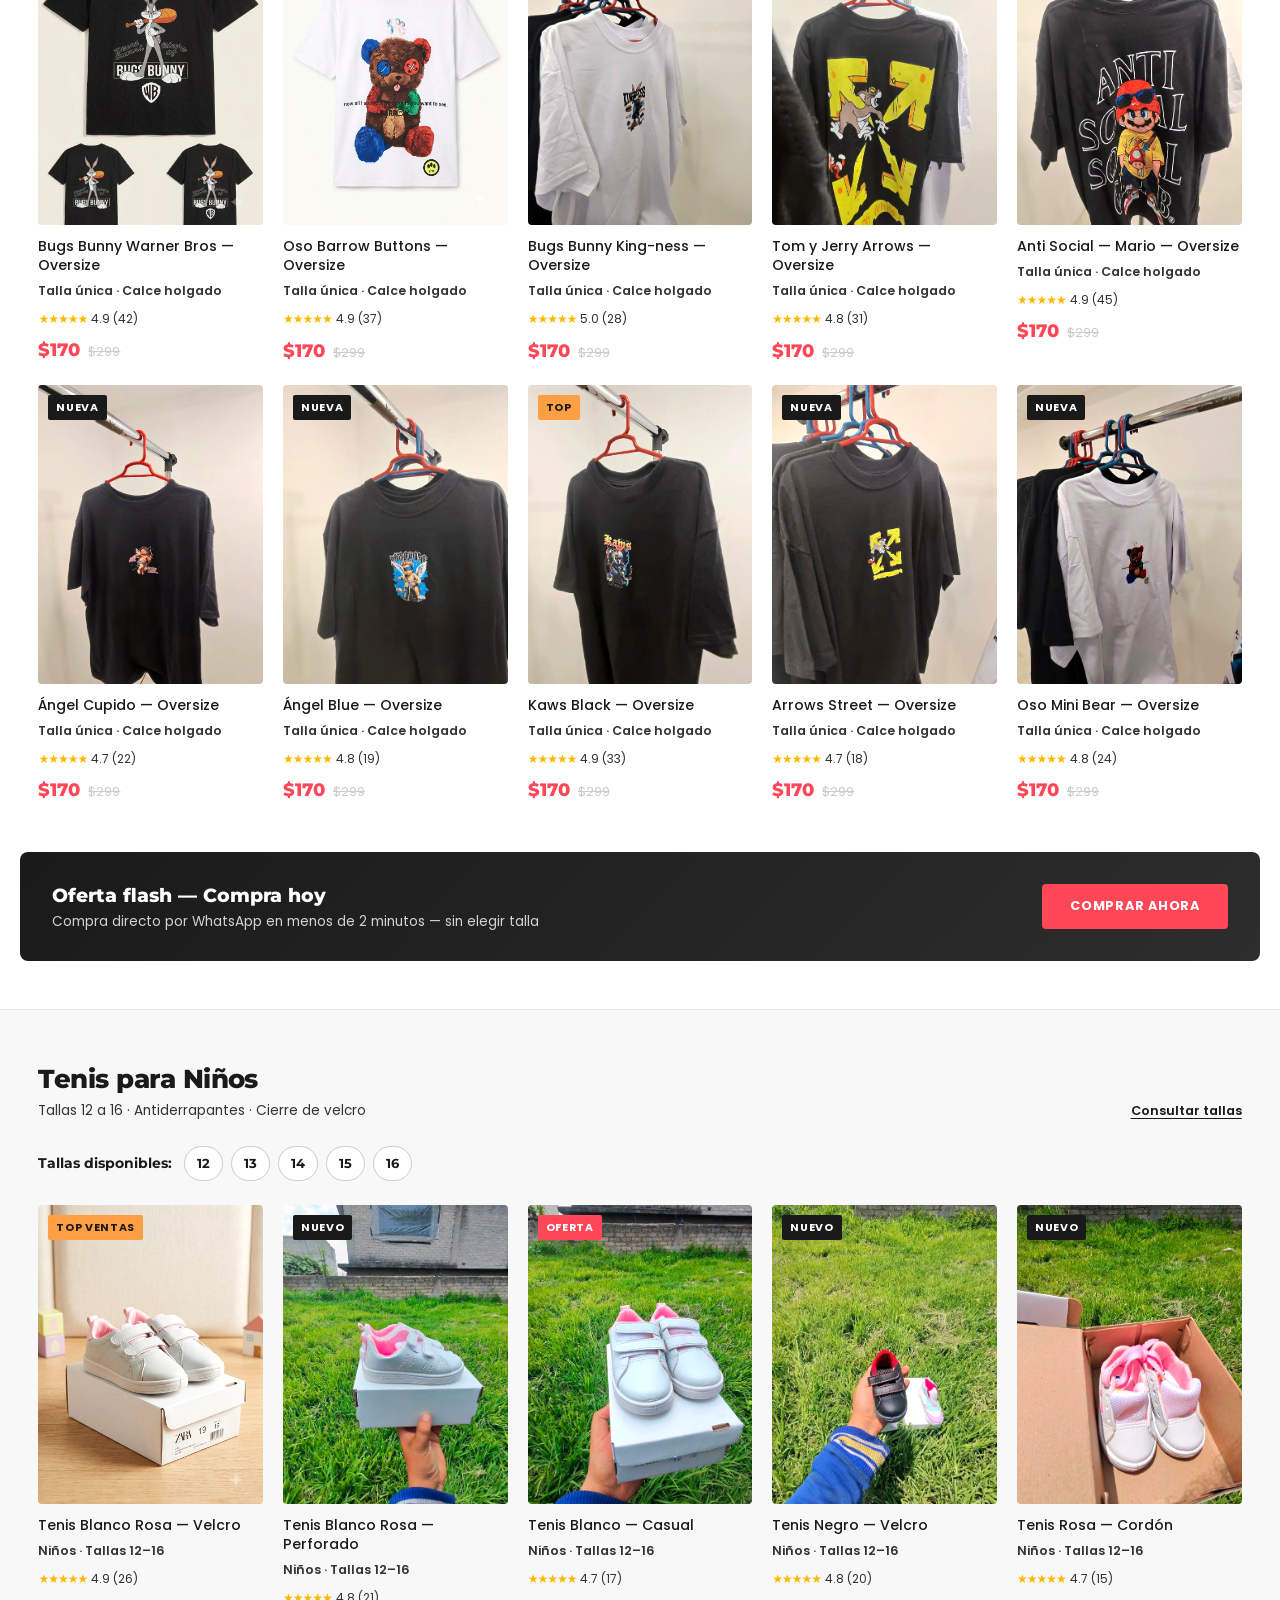
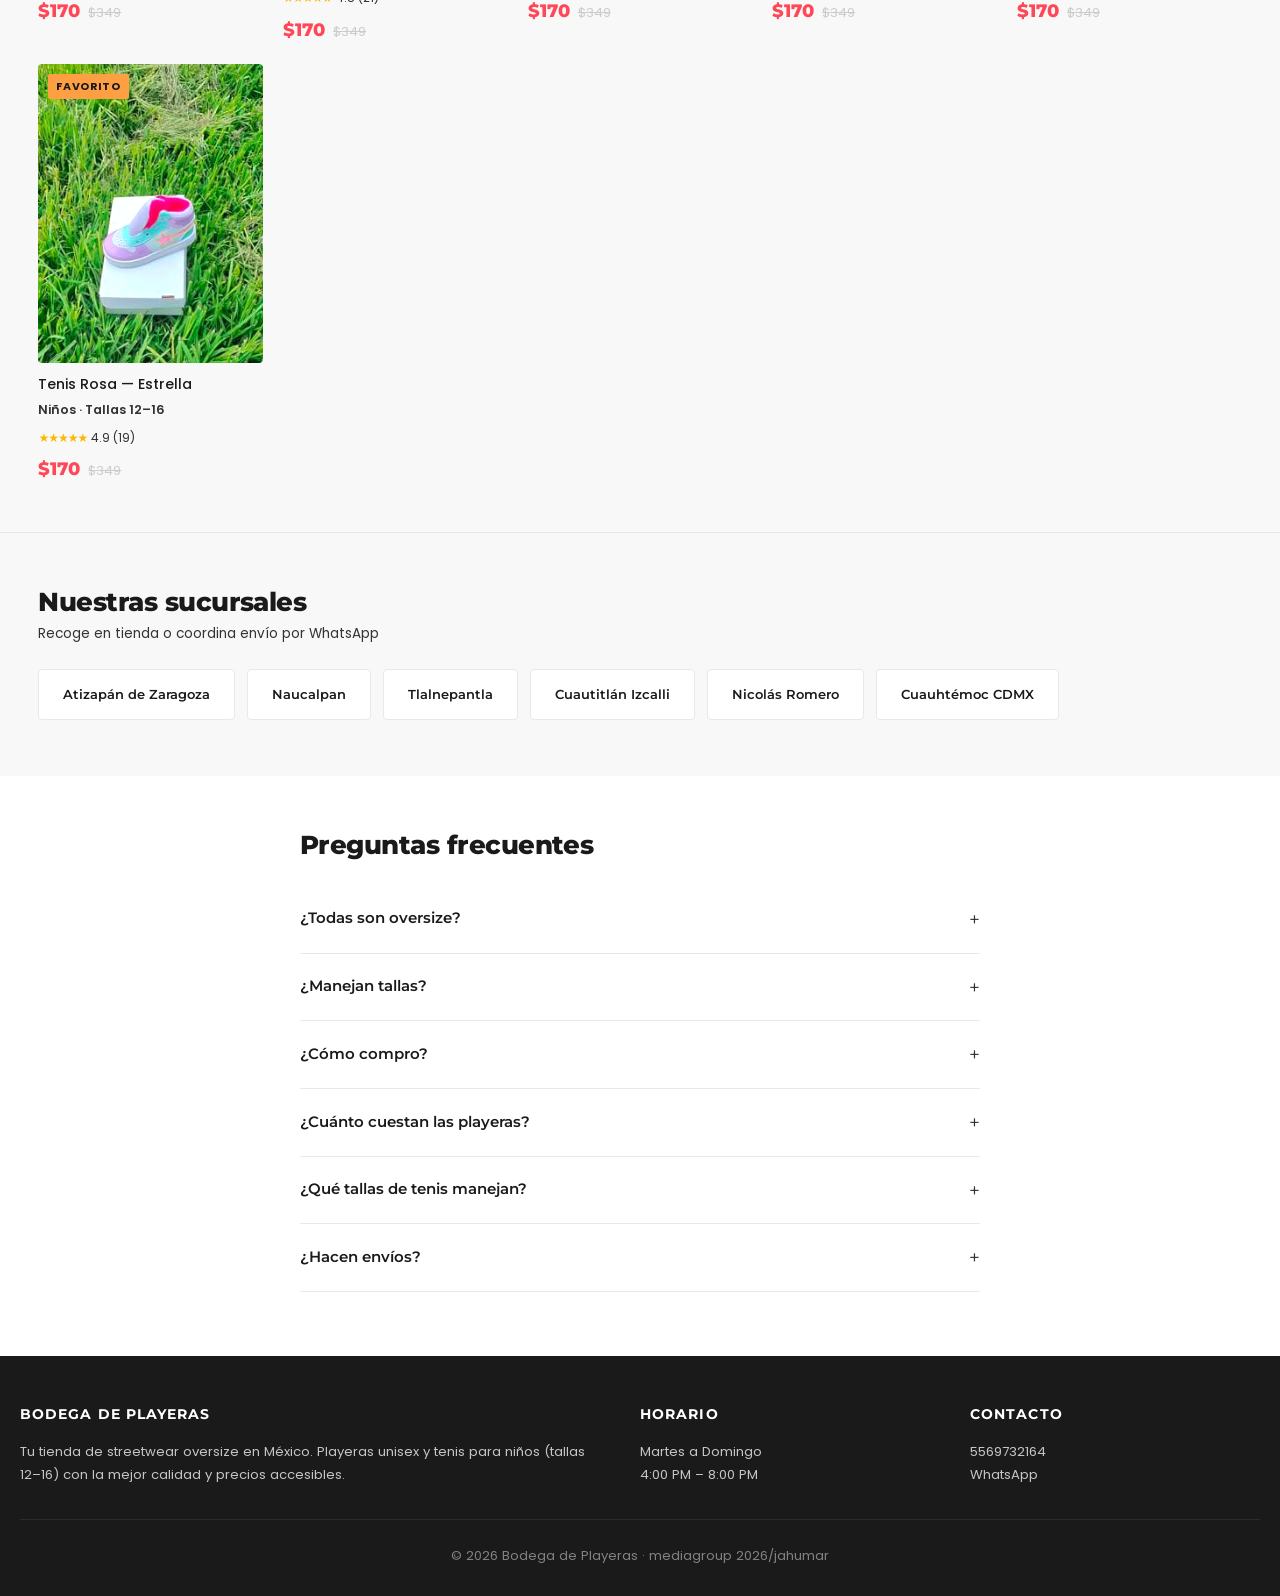
==== commit fd417268: "Mejorar chatbot y botones flotantes en movil Burbuja del chatbot como circulo con icono SVG (bocadil" ====
--- a/index.html
+++ b/index.html
@@ -497,7 +497,7 @@
     <!-- ═══ CHATBOT DE VENTAS ═══ -->
     <div class="chatbot" id="chatbot">
         <button class="chatbot__toggle" id="chatbotToggle" aria-label="Abrir chat de ventas">
-            <span class="chatbot__toggle-icon">🤖</span>
+            <span class="chatbot__toggle-icon" aria-hidden="true"><svg viewBox="0 0 24 24" width="26" height="26" xmlns="http://www.w3.org/2000/svg"><path d="M4 5.5A2.5 2.5 0 0 1 6.5 3h11A2.5 2.5 0 0 1 20 5.5v8A2.5 2.5 0 0 1 17.5 16H9l-4 3.6V16H6.5A2.5 2.5 0 0 1 4 13.5v-8Z" fill="currentColor"/><circle cx="8.5" cy="9.5" r="1.2" fill="#fff"/><circle cx="12" cy="9.5" r="1.2" fill="#fff"/><circle cx="15.5" cy="9.5" r="1.2" fill="#fff"/></svg></span>
             <span class="chatbot__badge">1</span>
         </button>
         <div class="chatbot__window" id="chatbotWindow" role="dialog" aria-label="Chat de ventas" aria-hidden="true">
--- a/styles.css
+++ b/styles.css
@@ -813,7 +813,7 @@
     position: fixed;
     bottom: 24px;
     right: 24px;
-    z-index: 300;
+    z-index: 1000;
     width: 56px;
     height: 56px;
     background: var(--wa);
@@ -823,7 +823,7 @@
     align-items: center;
     justify-content: center;
     font-size: 1.6rem;
-    box-shadow: 0 6px 24px rgba(37, 211, 102, 0.45);
+    box-shadow: 0 4px 12px rgba(0, 0, 0, 0.15), 0 6px 22px rgba(37, 211, 102, 0.4);
     transition: all 0.3s ease;
 }
 
@@ -1311,20 +1311,27 @@
     position: fixed;
     right: 24px;
     bottom: 90px;
-    z-index: 320;
-    width: 56px;
-    height: 56px;
+    z-index: 1000;
+    width: 58px;
+    height: 58px;
     border-radius: 50%;
     background: linear-gradient(135deg, var(--coral), #ff6b7a);
     color: var(--white);
     display: flex;
     align-items: center;
     justify-content: center;
-    font-size: 1.5rem;
-    box-shadow: 0 6px 24px rgba(255, 71, 87, 0.45);
+    box-shadow: 0 4px 12px rgba(0, 0, 0, 0.15), 0 6px 22px rgba(255, 71, 87, 0.4);
     animation: chatPulse 2.4s ease-in-out infinite;
     transition: transform 0.25s var(--ease);
 }
+
+.chatbot__toggle-icon {
+    display: flex;
+    align-items: center;
+    justify-content: center;
+}
+
+.chatbot__toggle svg { display: block; }
 
 .chatbot__toggle:hover { transform: scale(1.08); }
 .chatbot.is-open .chatbot__toggle { display: none; }
@@ -1356,7 +1363,7 @@
     position: fixed;
     right: 24px;
     bottom: 90px;
-    z-index: 320;
+    z-index: 1001;
     width: 360px;
     max-width: calc(100vw - 32px);
     height: min(560px, 72vh);
@@ -1464,6 +1471,29 @@
     background: var(--coral);
     color: var(--white);
     border-bottom-right-radius: 4px;
+}
+
+.chatbot__edits {
+    display: flex;
+    flex-wrap: wrap;
+    gap: 6px;
+    margin-top: 10px;
+}
+
+.chatbot__edit {
+    font-size: 0.74rem;
+    font-weight: 600;
+    padding: 5px 10px;
+    border: 1.5px solid var(--line-dark);
+    border-radius: 14px;
+    background: var(--white);
+    color: var(--ink-soft);
+    transition: all 0.2s ease;
+}
+
+.chatbot__edit:hover {
+    border-color: var(--ink);
+    color: var(--ink);
 }
 
 .chatbot__wa {
@@ -1559,17 +1589,44 @@
 
 .chatbot__input button:hover { transform: scale(1.06); }
 
-@media (max-width: 480px) {
+@media (max-width: 600px) {
+    /* Burbuja del chatbot: esquina inferior derecha, tamaño refinado */
+    .chatbot__toggle {
+        right: 20px;
+        bottom: 20px;
+        width: 52px;
+        height: 52px;
+        box-shadow: 0 4px 12px rgba(0, 0, 0, 0.15);
+    }
+    .chatbot__toggle svg { width: 24px; height: 24px; }
+
+    /* Botón de WhatsApp a la esquina inferior izquierda para no chocar */
+    .wa-float {
+        left: 20px;
+        right: auto;
+        bottom: 20px;
+        width: 52px;
+        height: 52px;
+        font-size: 1.5rem;
+        box-shadow: 0 4px 12px rgba(0, 0, 0, 0.15);
+    }
+
+    /* Ventana del chat a pantalla completa con X visible */
     .chatbot__window {
-        right: 12px;
-        left: 12px;
-        bottom: 86px;
-        width: auto;
+        top: 0;
+        left: 0;
+        right: 0;
+        bottom: 0;
+        width: 100%;
         max-width: none;
-        height: min(70vh, 520px);
+        height: 100%;
+        border: none;
+        border-radius: 0;
     }
-    .chatbot__toggle { right: 16px; bottom: 82px; }
-    .wa-float { bottom: 16px; right: 16px; }
+    .chatbot__close { width: 40px; height: 40px; font-size: 1.9rem; }
+
+    /* Margen inferior para que los botones no tapen el contenido */
+    .site-footer { padding-bottom: 96px; }
 }
 
 /* ═══ MEDIA DE PLAYERAS (catálogo real) ═══ */
